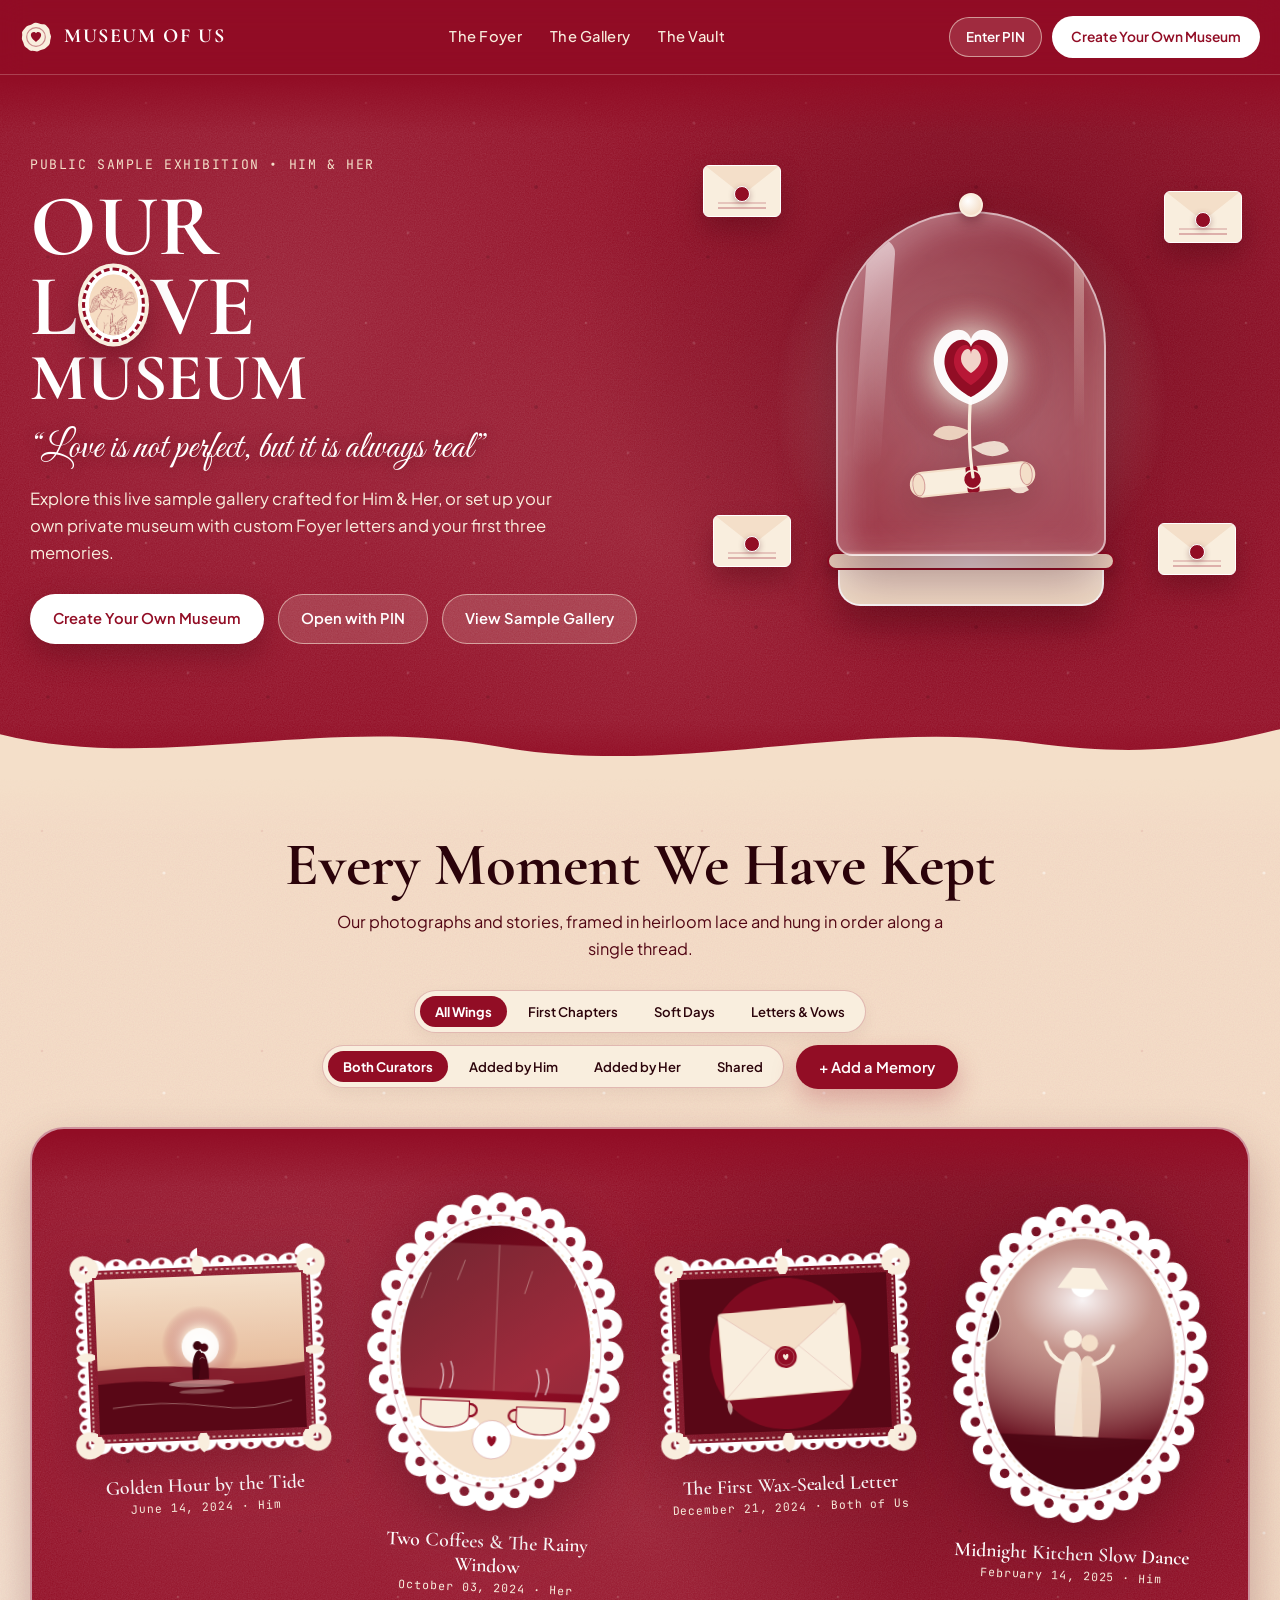
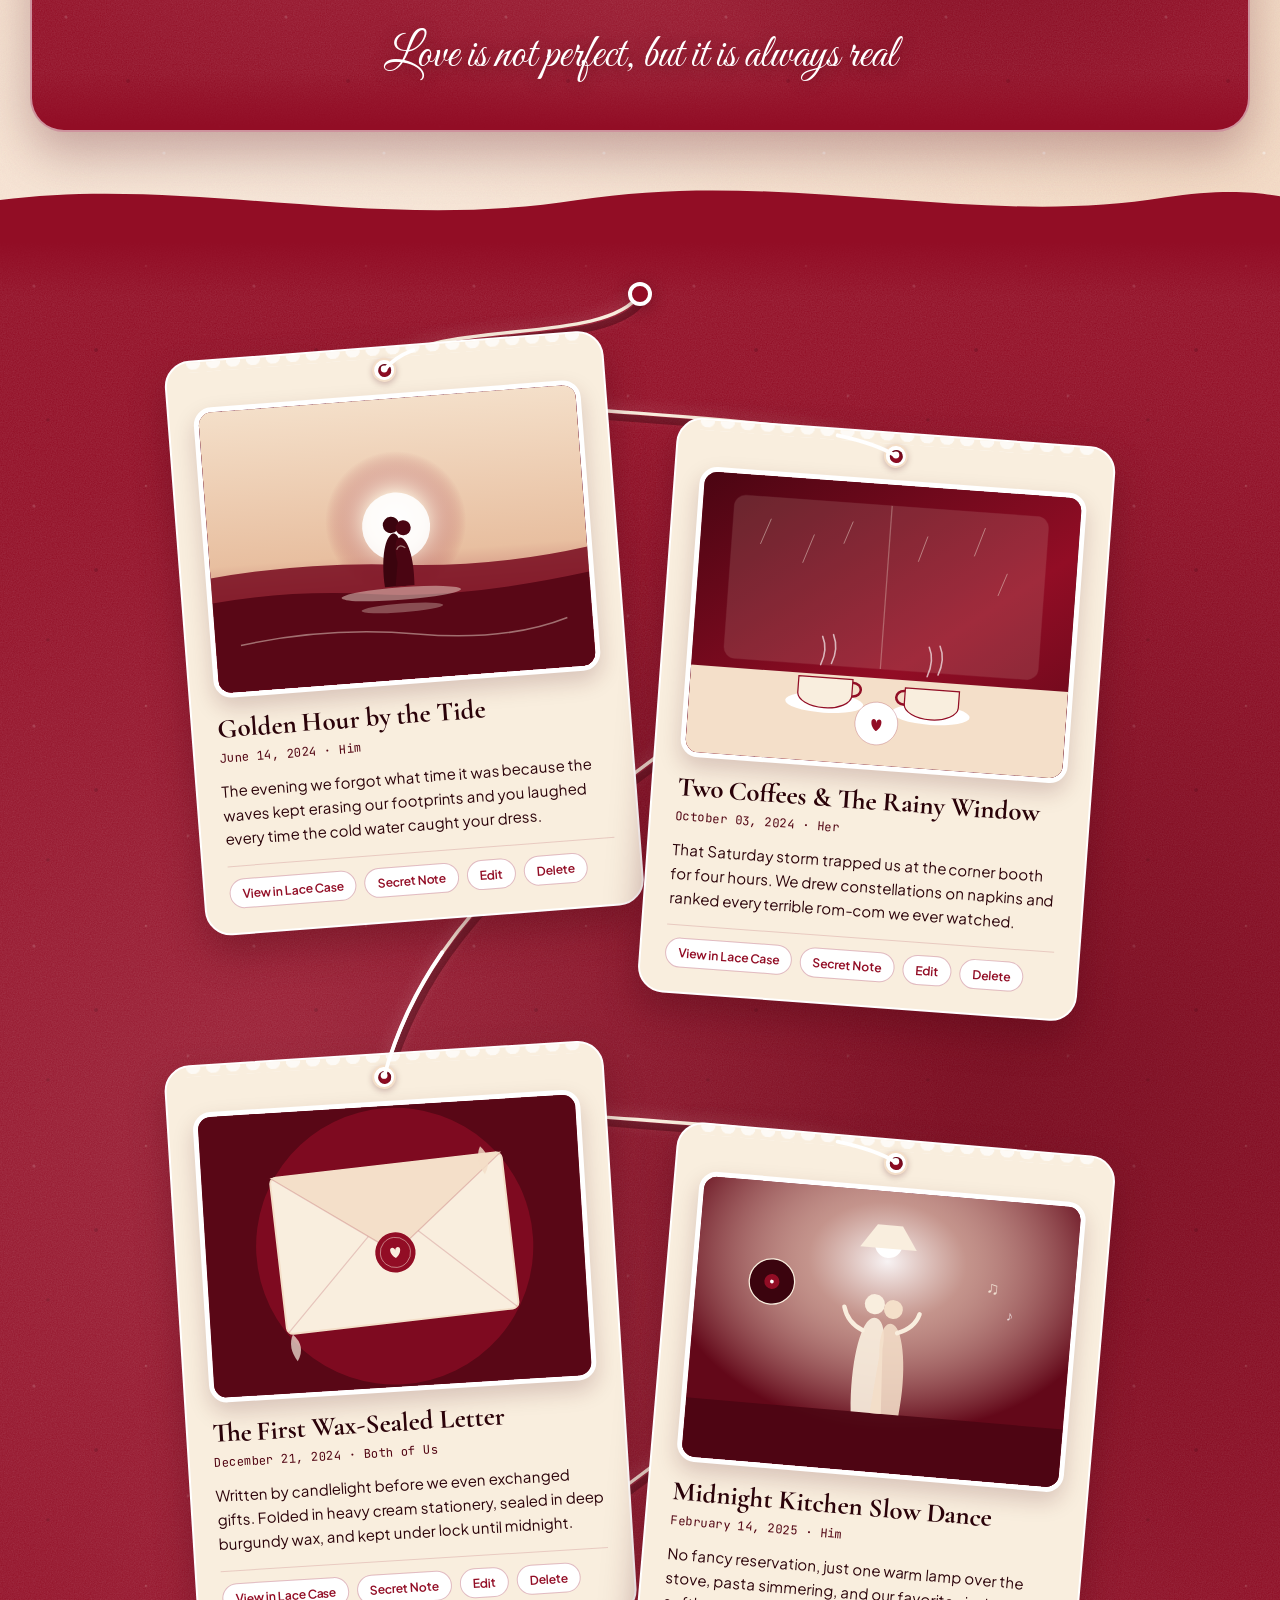
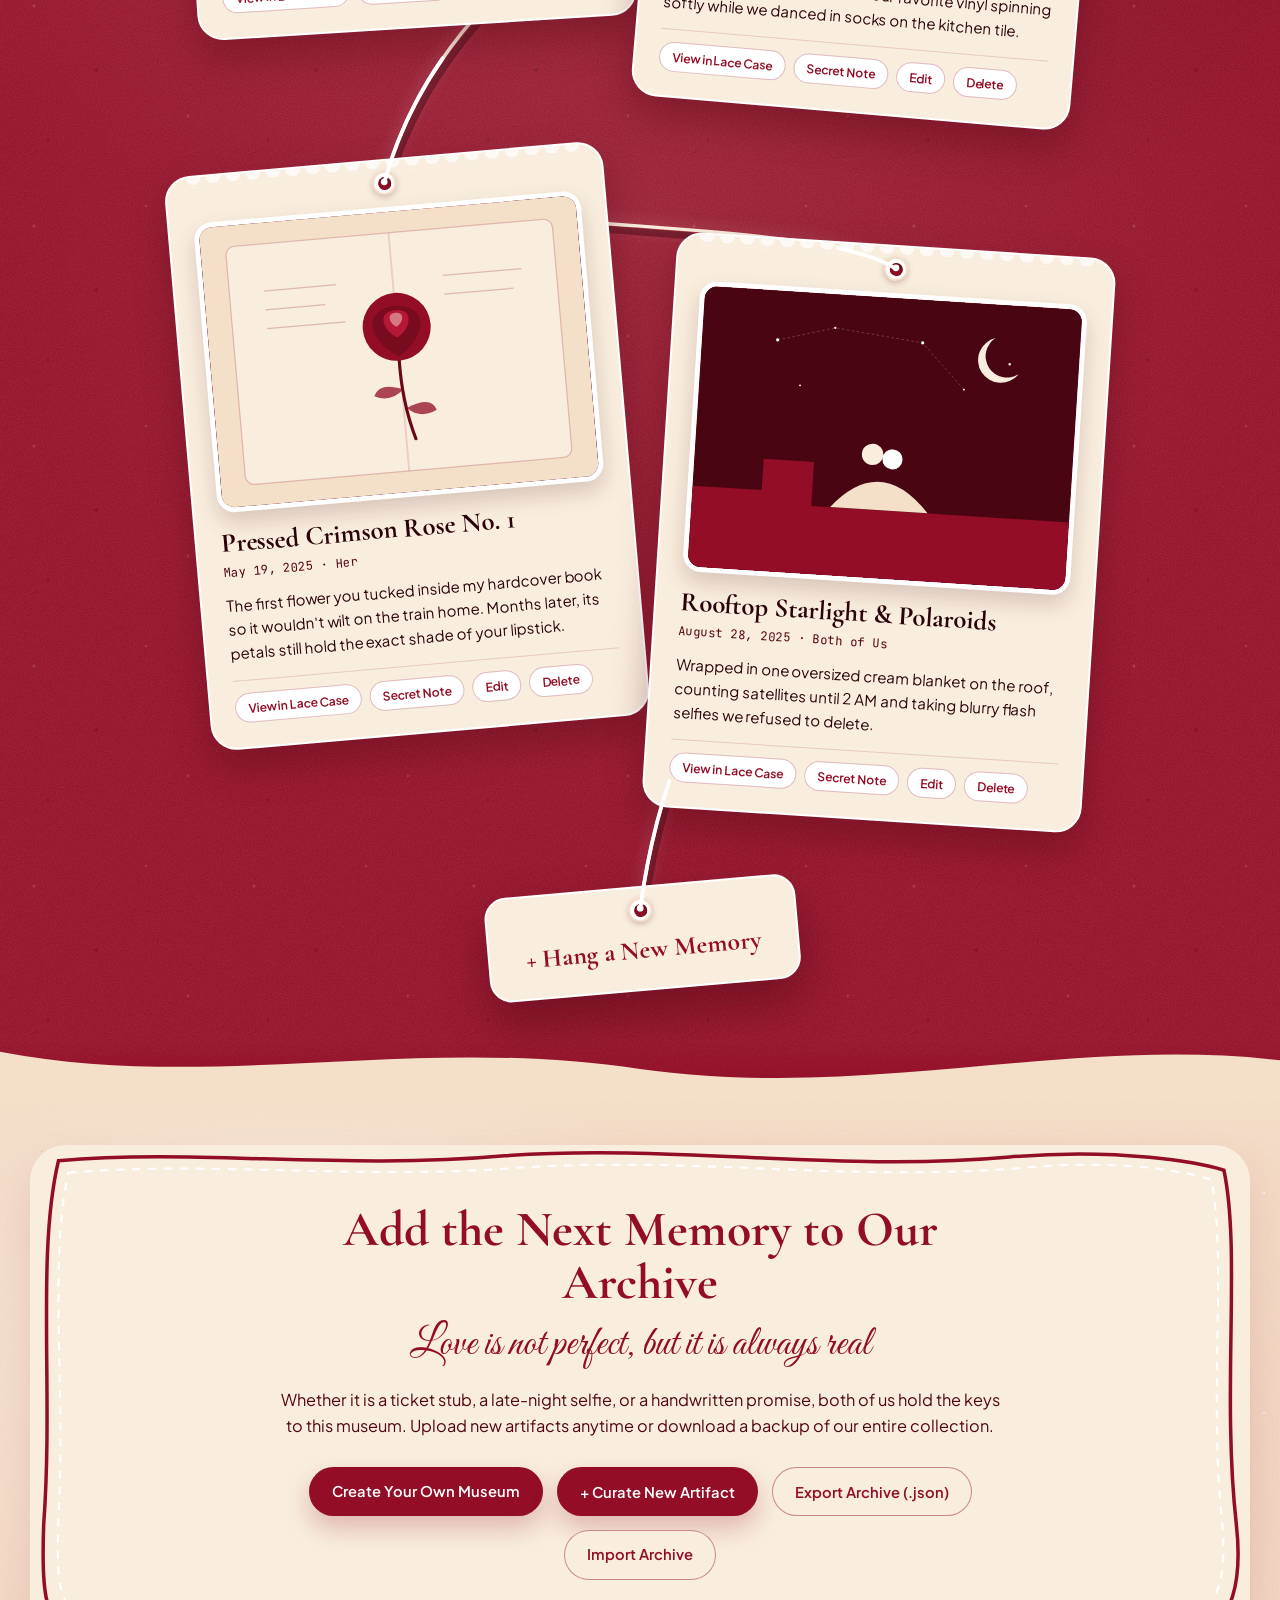
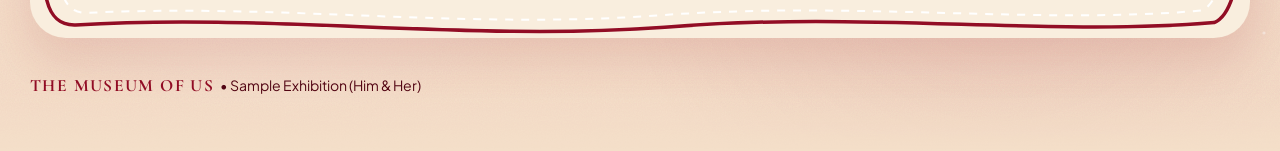
==== index.html @ d482f3ed "Initial commit: The Museum of Us (Dual-Edition, Heirloom Unlock & Proposal Link)" ====
<!DOCTYPE html>
<html lang="en">
<head>
  <meta charset="UTF-8" />
  <meta name="viewport" content="width=device-width, initial-scale=1.0" />
  <title>The Museum of Us — An Archive for Two</title>
  <link rel="preconnect" href="https://fonts.googleapis.com" />
  <link rel="preconnect" href="https://fonts.gstatic.com" crossorigin />
  <link
    href="https://fonts.googleapis.com/css2?family=Cormorant+Garamond:ital,wght@0,500;0,600;0,700;1,500;1,600;1,700&family=Great+Vibes&family=JetBrains+Mono:wght@400;500&family=Plus+Jakarta+Sans:wght@400;500;600;700&display=swap"
    rel="stylesheet"
  />
  <link rel="stylesheet" href="styles.css" />
</head>
<body>
  <!-- Shared SVG Filters & Reusable Definitions -->
  <svg class="svg-defs" aria-hidden="true" focusable="false">
    <defs>
      <!-- Vintage Mottled Texture Filter inspired by Canva reference -->
      <filter id="vintage-mottle" x="0%" y="0%" width="100%" height="100%">
        <feTurbulence
          type="fractalNoise"
          baseFrequency="0.65"
          numOctaves="4"
          seed="17"
          result="noise"
        />
        <feColorMatrix
          type="matrix"
          values="
            1 0 0 0 0
            0 1 0 0 0
            0 0 1 0 0
            0 0 0 0.14 0"
          in="noise"
          result="softNoise"
        />
        <feComposite in="softNoise" in2="SourceGraphic" operator="atop" />
      </filter>

      <!-- Paper / Velvet Speckle Pattern -->
      <pattern id="mottle-speckles" width="160" height="160" patternUnits="userSpaceOnUse">
        <circle cx="18" cy="24" r="1.4" fill="#ffffff" fill-opacity="0.09" />
        <circle cx="64" cy="14" r="0.9" fill="#f9eede" fill-opacity="0.11" />
        <circle cx="112" cy="42" r="1.8" fill="#ffffff" fill-opacity="0.06" />
        <circle cx="145" cy="19" r="1.1" fill="#f4dfc9" fill-opacity="0.09" />
        <circle cx="38" cy="78" r="1.6" fill="#4a0512" fill-opacity="0.22" />
        <circle cx="92" cy="88" r="1.2" fill="#ffffff" fill-opacity="0.08" />
        <circle cx="132" cy="108" r="2.1" fill="#4a0512" fill-opacity="0.16" />
        <circle cx="24" cy="136" r="1.3" fill="#f9eede" fill-opacity="0.1" />
        <circle cx="76" cy="146" r="1.5" fill="#ffffff" fill-opacity="0.07" />
        <circle cx="148" cy="142" r="1.0" fill="#f4dfc9" fill-opacity="0.1" />
      </pattern>
    </defs>
  </svg>

  <!-- Sticky Top Navigation -->
  <header class="museum-nav" id="top-nav">
    <div class="nav-inner">
      <a href="#foyer" class="brand-mark" aria-label="The Museum of Us Home">
        <span class="wax-seal-mini" aria-hidden="true">
          <svg viewBox="0 0 36 36" width="32" height="32">
            <path
              d="M18 2 C21 2 23 4.2 25.8 3.6 C28.5 3 30.2 5.8 32 7.8 C34 9.9 33 13 34.4 15.6 C35.8 18.2 33.8 20.8 33.8 23.8 C33.8 26.8 31 28.4 29 30.5 C27 32.6 24 32 21.5 33.6 C19 35.1 16 33.4 13.3 33.6 C10.6 33.8 8.8 31 6.4 29.5 C4 28 4.4 24.8 2.8 22.3 C1.2 19.8 3 17 2.4 14.2 C1.8 11.4 4.5 9.6 6.2 7.2 C7.8 4.8 11 5.2 13.5 3.6 C15.4 2.4 16.5 2 18 2 Z"
              fill="#f9eede"
            />
            <circle cx="18" cy="18" r="10.5" fill="none" stroke="#920d25" stroke-width="1.3" stroke-opacity="0.45" />
            <path
              d="M18 23.5 C18 23.5 12.2 19.8 12.2 15.8 C12.2 13.7 13.9 12.3 15.7 12.3 C16.8 12.3 17.6 13 18 13.8 C18.4 13 19.2 12.3 20.3 12.3 C22.1 12.3 23.8 13.7 23.8 15.8 C23.8 19.8 18 23.5 18 23.5 Z"
              fill="#920d25"
            />
          </svg>
        </span>
        <span class="brand-text">
          <strong>MUSEUM OF US</strong>
        </span>
      </a>

      <nav class="nav-links" aria-label="Museum Rooms">
        <a href="#foyer">The Foyer</a>
        <a href="#gallery">The Gallery</a>
        <a href="#studio">The Vault</a>
      </nav>

      <div class="nav-actions">
        <button
          type="button"
          class="pin-room-badge"
          id="active-pin-badge"
          hidden
          title="Copy shareable museum link"
        >
          <span>PIN:</span> <strong id="nav-pin-code"></strong>
        </button>
        <button
          type="button"
          class="pill-cta pill-cta--nav-ghost"
          id="open-heirloom-btn"
          hidden
        >
          Unlock Heirloom
        </button>
        <button
          type="button"
          class="pill-cta pill-cta--nav-ghost"
          id="copy-proposal-link-btn"
          hidden
        >
          Copy Proposal Link
        </button>
        <div class="public-nav-actions" id="public-nav-actions" hidden>
          <a href="setup.html#join" class="pill-cta pill-cta--nav-ghost" id="join-pin-nav-btn">
            Enter PIN
          </a>
          <a href="setup.html" class="pill-cta pill-cta--nav" id="create-museum-nav-btn">
            Create Your Own Museum
          </a>
        </div>
        <button type="button" class="pill-cta pill-cta--nav" id="open-curate-nav">
          Add a Memory
        </button>
      </div>
    </div>
  </header>

  <main>
    <!-- SECTION 1: THE GRAND FOYER (Dark Crimson #920d25) -->
    <section id="foyer" class="section-crimson foyer-section">
      <div class="mottle-layer" aria-hidden="true"></div>
      <div class="container foyer-grid">
        <!-- Editorial Left Column -->
        <div class="foyer-copy">
          <!-- Couple Signature (Private: Matthew/Ballerina & Ijem/Ẹnitọkànmifẹ́ | Public: Him & Her) -->
          <p class="foyer-couple-signature" id="foyer-couple-signature"></p>

          <!-- Peeking Cameo Cutout inside 'O' -->
          <h1 class="hero-display-title" aria-label="Our Love Museum">
            <span class="title-line">OUR</span>
            <span class="title-line title-line--love">
              <span>L</span><span class="peeking-o-cutout" title="Our Private Sanctuary">
                <span class="peeking-o-inner" id="hero-o-slot">
                  <img src="images/love1.jpg" alt="Our Love" class="peeking-o-photo" />
                </span>
              </span><span>VE</span>
            </span>
            <span class="title-line title-line--sub">MUSEUM</span>
          </h1>

          <!-- Canva Signature Calligraphic Quote -->
          <p class="canva-script-quote">
            &ldquo;Love is not perfect, but it is always real&rdquo;
          </p>

          <p class="foyer-description" id="foyer-description">
            Every place we have been, every letter we have kept, and the quiet moments only the two of us know.
          </p>

          <div class="foyer-actions" id="foyer-actions">
            <a href="setup.html" class="pill-cta pill-cta--primary" id="foyer-create-btn" hidden>
              Create Your Own Museum
            </a>
            <a href="setup.html#join" class="pill-cta pill-cta--ghost" id="foyer-join-btn" hidden>
              Open with PIN
            </a>
            <a href="#gallery" class="pill-cta pill-cta--primary" id="foyer-explore-btn">Explore the Gallery</a>
            <button type="button" class="pill-cta pill-cta--ghost" id="open-curate-hero">Add a Memory</button>
          </div>
        </div>

        <!-- Visual Centerpiece Column: Glass Cloche + Floating Love Letters -->
        <div class="foyer-stage" aria-label="Illuminated Glass Cloche and Floating Love Letters">
          <!-- Soft Ambient Spotlight Halo -->
          <div class="cloche-ambient-halo" aria-hidden="true"></div>

          <!-- Floating Love Letters (Orbiting the Cloche) -->
          <button
            type="button"
            class="floating-letter floating-letter--1"
            data-note-title="Note I &bull; Morning Light"
            data-note-body="For every sleepy Sunday morning when you steal the warm side of the blanket and make me laugh before coffee."
            aria-label="Read floating love letter 1"
          >
            <span class="envelope-body">
              <span class="envelope-flap"></span>
              <span class="envelope-seal"></span>
              <span class="envelope-lines"></span>
            </span>
          </button>

          <button
            type="button"
            class="floating-letter floating-letter--2"
            data-note-title="Note II &bull; Under Glass"
            data-note-body="Even our quietest ordinary Tuesdays deserve to be framed like rare museum pieces."
            aria-label="Read floating love letter 2"
          >
            <span class="envelope-body">
              <span class="envelope-flap"></span>
              <span class="envelope-seal"></span>
              <span class="envelope-lines"></span>
            </span>
          </button>

          <button
            type="button"
            class="floating-letter floating-letter--3"
            data-note-title="Note III &bull; Always Real"
            data-note-body="Love is not perfect, but it is always real—especially in the little artifacts we collect together."
            aria-label="Read floating love letter 3"
          >
            <span class="envelope-body">
              <span class="envelope-flap"></span>
              <span class="envelope-seal"></span>
              <span class="envelope-lines"></span>
            </span>
          </button>

          <button
            type="button"
            class="floating-letter floating-letter--4"
            data-note-title="Note IV &bull; Every Chapter"
            data-note-body="Here is to every memory we have already made, and all the ones waiting for us to hang on our thread."
            aria-label="Read floating love letter 4"
          >
            <span class="envelope-body">
              <span class="envelope-flap"></span>
              <span class="envelope-seal"></span>
              <span class="envelope-lines"></span>
            </span>
          </button>

          <!-- Floating Letter Popup Card -->
          <div class="unsealed-note-popover" id="unsealed-note-popover" hidden>
            <button type="button" class="popover-close" id="close-note-popover" aria-label="Close note">&times;</button>
            <span class="popover-kicker" id="popover-kicker">UNSEALED LETTER</span>
            <p class="popover-text" id="popover-text"></p>
          </div>

          <!-- The Illuminated Glass Cloche (Bell Jar) -->
          <div class="cloche-assembly">
            <div class="cloche-finial" aria-hidden="true"></div>
            <div class="cloche-dome">
              <!-- Rising luminous dust / ember particles -->
              <div class="cloche-particles" aria-hidden="true">
                <span></span><span></span><span></span><span></span>
                <span></span><span></span><span></span><span></span>
              </div>

              <!-- Specular Glass Highlights -->
              <div class="cloche-reflection-left" aria-hidden="true"></div>
              <div class="cloche-reflection-right" aria-hidden="true"></div>

              <!-- Eternal Keepsake Inside Cloche: Crimson Rose + Vow Scroll -->
              <div class="cloche-keepsake">
                <svg viewBox="0 0 220 260" class="eternal-rose-svg" role="img" aria-label="Illuminated eternal crimson rose and vow scroll beneath glass">
                  <defs>
                    <radialGradient id="roseHalo" cx="50%" cy="42%" r="48%">
                      <stop offset="0%" stop-color="#ffffff" stop-opacity="0.9" />
                      <stop offset="45%" stop-color="#f9eede" stop-opacity="0.45" />
                      <stop offset="100%" stop-color="#920d25" stop-opacity="0" />
                    </radialGradient>
                  </defs>
                  <circle cx="110" cy="108" r="88" fill="url(#roseHalo)" />
                  <!-- Rolled Vow Scroll at Base -->
                  <g transform="translate(48 195) rotate(-6)">
                    <rect x="0" y="6" width="124" height="24" rx="12" fill="#f9eede" stroke="#f4dfc9" stroke-width="2" />
                    <ellipse cx="8" cy="18" rx="6" ry="11" fill="#f4dfc9" stroke="#920d25" stroke-opacity="0.35" />
                    <ellipse cx="116" cy="18" rx="6" ry="11" fill="#f4dfc9" stroke="#920d25" stroke-opacity="0.35" />
                    <rect x="56" y="5" width="12" height="26" rx="2" fill="#920d25" />
                    <circle cx="62" cy="18" r="9" fill="#920d25" stroke="#f9eede" stroke-width="1.5" />
                  </g>
                  <!-- Stem & Leaves -->
                  <path d="M110 118 Q106 168 112 204" stroke="#f9eede" stroke-width="3.2" fill="none" stroke-linecap="round" />
                  <path d="M109 158 Q80 146 72 162 Q92 174 109 158 Z" fill="#f4dfc9" opacity="0.9" />
                  <path d="M111 174 Q142 160 148 178 Q128 190 111 174 Z" fill="#f9eede" opacity="0.88" />
                  <!-- Layered Rose Petals -->
                  <path d="M74 96 C66 64 102 44 110 66 C118 44 154 64 146 96 C140 124 110 132 110 132 C110 132 80 124 74 96 Z" fill="#ffffff" opacity="0.95" />
                  <path d="M84 94 C80 70 105 58 110 74 C115 58 140 70 136 94 C132 114 110 124 110 124 C110 124 88 114 84 94 Z" fill="#920d25" />
                  <path d="M93 90 C92 73 108 66 110 78 C112 66 128 73 127 90 C125 104 110 112 110 112 C110 112 95 104 93 90 Z" fill="#b81736" />
                  <path d="M100 86 C100 76 110 72 110 81 C110 72 120 76 120 86 C120 94 110 100 110 100 C110 100 100 94 100 86 Z" fill="#f9eede" opacity="0.88" />
                  <!-- Fallen Petal -->
                  <path d="M148 214 Q162 206 168 217 Q156 225 148 214 Z" fill="#f9eede" opacity="0.9" />
                </svg>
              </div>
            </div>

            <!-- Pedestal Base -->
            <div class="cloche-pedestal">
              <div class="pedestal-rim"></div>
              <div class="pedestal-plinth" aria-hidden="true"></div>
            </div>
          </div>
        </div>
      </div>

      <!-- Undulating Organic SVG Wave Divider (#920d25 -> #f4dfc9) -->
      <div class="wave-divider" aria-hidden="true">
        <svg viewBox="0 0 1440 120" preserveAspectRatio="none">
          <path
            d="M0,44 C180,108 360,12 560,64 C760,116 960,18 1160,58 C1310,88 1390,52 1440,36 L1440,120 L0,120 Z"
            fill="#f4dfc9"
          />
        </svg>
      </div>
    </section>

    <!-- SECTION 2: THE UNIFIED MUSEUM GALLERY (Warm #f4dfc9 Lace Showcase -> Crimson #920d25 Wavy String Room) -->
    <section id="gallery" class="section-warm gallery-section">
      <div class="mottle-layer mottle-layer--warm" aria-hidden="true"></div>
      <div class="container">
        <div class="gallery-header">
          <h2 class="gallery-title">Every Moment We Have Kept</h2>
          <p class="gallery-subtitle">
            Our photographs and stories, framed in heirloom lace and hung in order along a single thread.
          </p>

          <!-- Filter Controls -->
          <div class="gallery-controls">
            <div class="filter-group" id="wing-filter-group" role="group" aria-label="Filter by Wing">
              <button type="button" class="filter-chip is-active" data-wing="All">All Wings</button>
              <button type="button" class="filter-chip" data-wing="First Chapters & Sparks">First Chapters</button>
              <button type="button" class="filter-chip" data-wing="Soft Days & Inside Jokes">Soft Days</button>
              <button type="button" class="filter-chip" data-wing="Letters, Vows & Forever">Letters &amp; Vows</button>
            </div>

            <div class="filter-group" id="curator-filter-group" role="group" aria-label="Filter by Curator">
              <button type="button" class="filter-chip is-active" data-curator="All">Both Curators</button>
              <button type="button" class="filter-chip" data-curator="Him" id="filter-curator-1">Added by Him</button>
              <button type="button" class="filter-chip" data-curator="Her" id="filter-curator-2">Added by Her</button>
              <button type="button" class="filter-chip" data-curator="Both of Us">Shared</button>
            </div>

            <button type="button" class="pill-cta pill-cta--crimson" id="open-curate-gallery">
              + Add a Memory
            </button>
          </div>
        </div>

        <!-- Canva-Styled Crimson Velvet Showcase Wall with Scalloped Eyelet Lace Display Cases -->
        <div class="canva-velvet-showcase is-revealable" id="canva-showcase"><div class="mottle-layer" aria-hidden="true"></div><div class="showcase-collage-grid" id="lace-showcase-grid"></div><p class="showcase-center-quote">Love is not perfect, but it is always real</p></div>
      </div>

      <!-- Undulating Organic SVG Wave Divider (#f4dfc9 -> #920d25) -->
      <div class="wave-divider" aria-hidden="true">
        <svg viewBox="0 0 1440 120" preserveAspectRatio="none">
          <path
            d="M0,52 C210,12 420,104 650,52 C880,0 1100,98 1310,48 C1370,34 1412,38 1440,46 L1440,120 L0,120 Z"
            fill="#920d25"
          />
        </svg>
      </div>

      <!-- Wavy String & Slanted Artifact Cards Room (Dark Crimson #920d25) -->
      <div class="gallery-thread-room section-crimson">
        <div class="mottle-layer" aria-hidden="true"></div>
        <div class="container">
          <!-- The Wavy String & Slanted Cards Stage -->
          <div class="string-gallery-stage" id="string-gallery-stage">
            <!-- Top Anchor Hook where the Wavy String Begins -->
            <div class="string-ceiling-anchor" id="string-anchor" aria-hidden="true">
              <span class="anchor-ring"></span>
            </div>

            <!-- Background Continuous Wavy String SVG -->
            <svg class="wavy-string-svg" id="wavy-string-svg" aria-hidden="true">
              <path class="wavy-string-shadow" id="wavy-string-shadow" d="" />
              <path class="wavy-string-main" id="wavy-string-main" d="" />
            </svg>

            <!-- Foreground Thread-Through Segments (Overlays Top Edge of Cards into Holes) -->
            <svg class="wavy-string-over-svg" id="wavy-string-over-svg" aria-hidden="true"></svg>

            <!-- Slanted Cards Container -->
            <div class="slanted-cards-grid" id="slanted-cards-grid">
              <!-- Dynamically populated slanted artifact cards -->
            </div>

            <!-- Empty State (when filters match nothing) -->
            <div class="gallery-empty-state" id="gallery-empty-state" hidden>
              <p>No memories hang in this filter yet.</p>
              <button type="button" class="pill-cta pill-cta--primary" id="reset-filters-btn">
                Show All Memories
              </button>
            </div>

            <!-- Terminal Hanging Keepsake Tag -->
            <div class="terminal-tag-wrap">
              <button
                type="button"
                class="terminal-keepsake-tag"
                id="terminal-add-tag"
                aria-label="Add our next memory"
              >
                <span class="card-eyelet card-eyelet--tag" aria-hidden="true">
                  <span class="eyelet-hole"></span>
                </span>
                <span class="tag-cta">+ Hang a New Memory</span>
              </button>
            </div>
          </div>
        </div>

        <!-- Undulating Organic SVG Wave Divider (#920d25 -> #f4dfc9) -->
        <div class="wave-divider" aria-hidden="true">
          <svg viewBox="0 0 1440 120" preserveAspectRatio="none">
            <path
              d="M0,40 C240,106 460,12 720,68 C980,120 1200,14 1440,54 L1440,120 L0,120 Z"
              fill="#f4dfc9"
            />
          </svg>
        </div>
      </div>
    </section>
  </main>

  <!-- SECTION 3: CURATORIAL VAULT & FOOTER (Warm Champagne #f4dfc9) -->
  <footer id="studio" class="section-warm studio-footer">
    <div class="mottle-layer mottle-layer--warm" aria-hidden="true"></div>
    <div class="container">
      <div class="squiggly-vault-frame">
        <svg class="squiggly-border-svg" viewBox="0 0 1000 420" preserveAspectRatio="none" aria-hidden="true">
          <path
            d="M28,18 C140,8 260,26 390,14 C530,4 660,28 800,15 C890,7 955,20 974,26 C988,95 972,210 984,320 C990,375 976,398 966,402 C830,414 680,392 520,406 C360,418 200,394 42,404 C16,405 14,376 16,320 C24,210 10,95 28,18 Z"
            fill="none"
            stroke="#920d25"
            stroke-width="3.5"
            stroke-linecap="round"
          />
          <path
            d="M36,28 C150,18 270,34 400,24 C540,14 670,36 810,24 C895,16 946,28 964,34 C976,102 962,212 972,314 C978,366 966,388 956,392 C824,404 674,384 516,396 C358,408 206,386 52,394 C28,395 26,368 28,314 C34,208 20,102 36,28 Z"
            fill="none"
            stroke="#ffffff"
            stroke-width="2"
            stroke-dasharray="8 8"
          />
        </svg>

        <div class="vault-frame-content">
          <h2 class="vault-heading">Add the Next Memory to Our Archive</h2>
          <p class="canva-script-quote vault-quote vault-script-quote">Love is not perfect, but it is always real</p>
          <p class="vault-copy">
            Whether it is a ticket stub, a late-night selfie, or a handwritten promise, both of us
            hold the keys to this museum. Upload new artifacts anytime or download a backup of our
            entire collection.
          </p>

          <div class="heirloom-banner" id="vault-heirloom-banner" hidden>
            <div class="heirloom-banner-copy">
              <strong id="vault-heirloom-title">Free Museum Tier (Up to 8 Memories)</strong>
              <span id="vault-heirloom-desc">
                Unlock Heirloom once (&#8358;5,000 / $7) for custom names &amp; nicknames, Hero &ldquo;O&rdquo; portrait, unlimited memories, passcode lock, and your interactive Proposal Link.
              </span>
            </div>
            <div class="heirloom-banner-actions">
              <button type="button" class="pill-cta pill-cta--crimson" id="vault-unlock-heirloom-btn">
                Unlock Heirloom
              </button>
              <a
                href="proposal.html"
                class="pill-cta pill-cta--outline-crimson"
                id="vault-preview-proposal-link"
                target="_blank"
                rel="noopener"
                hidden
              >
                Preview Proposal Link
              </a>
              <button
                type="button"
                class="pill-cta pill-cta--outline-crimson"
                id="vault-edit-heirloom-btn"
                hidden
              >
                Edit Heirloom Details
              </button>
            </div>
          </div>

          <div class="vault-actions">
            <a href="setup.html" class="pill-cta pill-cta--crimson" id="vault-create-btn" hidden>
              Create Your Own Museum
            </a>

            <button type="button" class="pill-cta pill-cta--crimson" id="open-curate-footer">
              + Curate New Artifact
            </button>

            <button type="button" class="pill-cta pill-cta--outline-crimson" id="export-archive-btn">
              <span>Export Archive (.json)</span>
            </button>

            <label class="pill-cta pill-cta--outline-crimson import-label">
              <span>Import Archive</span>
              <input type="file" id="import-archive-input" accept="application/json,.json" hidden />
            </label>
          </div>
        </div>
      </div>

      <div class="footer-meta-bar">
        <div class="footer-brand" id="footer-brand-meta">
          <strong>THE MUSEUM OF US</strong>
          <span>&bull; Built as an Anniversary Keepsake for Two</span>
        </div>
      </div>
    </div>
  </footer>

  <!-- ADD / EDIT ARTIFACT MODAL -->
  <div class="modal-backdrop" id="curate-modal" role="dialog" aria-modal="true" aria-labelledby="curate-modal-title" hidden>
    <div class="modal-card modal-card--curate">
      <button type="button" class="modal-close-btn" id="close-curate-modal" aria-label="Close modal">&times;</button>

      <div class="modal-header">
        <h3 id="curate-modal-title">Hang a New Memory</h3>
        <p>Upload a photo and write the story behind it to add it to our museum.</p>
      </div>

      <form id="artifact-form" class="curate-form">
        <input type="hidden" id="artifact-id-input" value="" />

        <div class="form-grid">
          <!-- Left: Image Upload & Preview -->
          <div class="upload-column">
            <label class="dropzone" id="image-dropzone" for="image-file-input">
              <input type="file" id="image-file-input" accept="image/*" hidden />
              <div class="dropzone-preview" id="dropzone-preview" hidden>
                <img id="preview-img-el" src="" alt="Selected memory preview" />
                <span class="change-photo-chip">Click or drop to swap photo</span>
              </div>
              <div class="dropzone-placeholder" id="dropzone-placeholder">
                <span class="dropzone-icon" aria-hidden="true">&#10047;</span>
                <strong>Drop a memory photo here</strong>
                <span>or click to choose from your device</span>
              </div>
            </label>

            <label class="field-label">
              <span>Or paste an Image URL (optional)</span>
              <input
                type="url"
                id="image-url-input"
                class="field-input"
                placeholder="https://..."
              />
            </label>
          </div>

          <!-- Right: Metadata & Story -->
          <div class="fields-column">
            <label class="field-label">
              <span>Memory Title *</span>
              <input
                type="text"
                id="title-input"
                class="field-input"
                required
                maxlength="80"
                placeholder="e.g. Midnight Gelato in Rome"
              />
            </label>

            <div class="two-col-fields">
              <label class="field-label">
                <span>Date / Moment *</span>
                <input
                  type="text"
                  id="date-input"
                  class="field-input"
                  required
                  maxlength="40"
                  placeholder="e.g. November 15, 2026"
                />
              </label>

              <label class="field-label">
                <span>Curated By *</span>
                <select id="curator-input" class="field-input">
                  <option value="Him">Him</option>
                  <option value="Her">Her</option>
                  <option value="Both of Us">Both of Us</option>
                </select>
              </label>
            </div>

            <div class="two-col-fields">
              <label class="field-label">
                <span>Exhibition Wing</span>
                <select id="wing-input" class="field-input">
                  <option value="First Chapters & Sparks">First Chapters &amp; Sparks</option>
                  <option value="Soft Days & Inside Jokes">Soft Days &amp; Inside Jokes</option>
                  <option value="Letters, Vows & Forever">Letters, Vows &amp; Forever</option>
                </select>
              </label>

              <label class="field-label">
                <span>Lace Showcase Style</span>
                <select id="frame-style-input" class="field-input">
                  <option value="Rectangular Lace Frame">Rectangular Lace Frame</option>
                  <option value="Oval Lace Cameo">Oval Lace Cameo</option>
                  <option value="Slanted String Card">Slanted String Card</option>
                </select>
              </label>
            </div>

            <label class="field-label">
              <span>The Story / Description *</span>
              <textarea
                id="story-input"
                class="field-input field-textarea"
                rows="3"
                required
                placeholder="Write what happened, how it felt, or why this moment stays with us..."
              ></textarea>
            </label>

            <label class="field-label">
              <span>Secret Note on the Back (optional)</span>
              <input
                type="text"
                id="secret-note-input"
                class="field-input"
                maxlength="180"
                placeholder="A whispered note revealed only when the card is flipped..."
              />
            </label>

            <label class="checkbox-field">
              <input type="checkbox" id="featured-input" checked />
              <span>Also display in the Heirloom Lace Display Cases</span>
            </label>
          </div>
        </div>

        <div class="form-footer">
          <span class="form-status-msg" id="form-status-msg" aria-live="polite"></span>
          <div class="form-buttons">
            <button type="button" class="pill-cta pill-cta--outline-crimson" id="cancel-curate-btn">
              Cancel
            </button>
            <button type="submit" class="pill-cta pill-cta--crimson" id="save-artifact-btn">
              Save &amp; Hang Memory
            </button>
          </div>
        </div>
      </form>
    </div>
  </div>

  <!-- LACE DISPLAY CASE LIGHTBOX MODAL -->
  <div class="modal-backdrop modal-backdrop--dark" id="lightbox-modal" role="dialog" aria-modal="true" aria-labelledby="lightbox-title" hidden>
    <div class="modal-card modal-card--lightbox">
      <button type="button" class="modal-close-btn modal-close-btn--ivory" id="close-lightbox-modal" aria-label="Close display case">&times;</button>

      <div class="lightbox-grid">
        <div class="lightbox-frame-col">
          <div id="lightbox-lace-mount"></div>
        </div>

        <div class="lightbox-info-col">
          <span class="lightbox-byline" id="lightbox-curator">Curated by Me</span>
          <h3 class="lightbox-title" id="lightbox-title">Memory Title</h3>
          <p class="lightbox-date" id="lightbox-date">Date</p>
          <p class="lightbox-wing" id="lightbox-wing">Exhibition Wing</p>

          <div class="lightbox-story-box">
            <p id="lightbox-story"></p>
          </div>

          <div class="lightbox-secret-box" id="lightbox-secret-box">
            <button type="button" class="secret-reveal-btn" id="lightbox-secret-toggle">
              &#10047; Unseal Secret Note on Back
            </button>
            <p class="secret-note-text" id="lightbox-secret-text" hidden></p>
          </div>

          <div class="lightbox-actions">
            <button type="button" class="pill-cta pill-cta--primary" id="lightbox-edit-btn">
              Edit Memory
            </button>
            <button type="button" class="pill-cta pill-cta--ghost" id="lightbox-feature-btn">
              Toggle Lace Showcase
            </button>
            <button type="button" class="pill-cta pill-cta--ghost" id="lightbox-delete-btn">
              Remove
            </button>
          </div>
        </div>
      </div>
    </div>
  </div>

  <!-- 4-DIGIT VIEWER PASSCODE LOCK MODAL -->
  <div
    class="modal-backdrop modal-backdrop--dark"
    id="passcode-modal"
    role="dialog"
    aria-modal="true"
    aria-labelledby="passcode-modal-title"
    hidden
  >
    <div class="modal-card passcode-card">
      <div class="passcode-seal" aria-hidden="true">&#10084;</div>
      <div class="modal-header">
        <h3 id="passcode-modal-title">This Love Museum Is Sealed</h3>
        <p id="passcode-modal-subtitle">
          Enter the 4-digit passcode shared with you to step inside this private museum.
        </p>
      </div>
      <form id="passcode-form" class="passcode-form">
        <label for="passcode-modal-input" class="field-label passcode-field-label">
          <span>4-Digit Viewer Passcode</span>
          <input
            type="password"
            inputmode="numeric"
            pattern="[0-9]{4}"
            maxlength="4"
            id="passcode-modal-input"
            class="pin-input-large passcode-input"
            placeholder="••••"
            autocomplete="one-time-code"
            required
          />
        </label>
        <p class="form-status-msg passcode-status-msg" id="passcode-modal-status" aria-live="polite"></p>
        <div class="passcode-actions">
          <button type="submit" class="pill-cta pill-cta--crimson" id="passcode-submit-btn">
            Unlock Museum
          </button>
          <a href="setup.html#join" class="pill-cta pill-cta--outline-crimson" id="passcode-back-link">
            Enter a Different PIN
          </a>
        </div>
      </form>
    </div>
  </div>

  <!-- IN-MUSEUM HEIRLOOM UPGRADE & PAYMENT CHECKOUT MODAL -->
  <div
    class="modal-backdrop"
    id="museum-heirloom-modal"
    role="dialog"
    aria-modal="true"
    aria-labelledby="mh-modal-title"
    hidden
  >
    <div class="modal-card modal-card--heirloom">
      <button type="button" class="modal-close-btn" id="close-heirloom-modal" aria-label="Close Heirloom modal">&times;</button>

      <div class="modal-header">
        <h3 id="mh-modal-title">Unlock Heirloom Edition</h3>
        <p id="mh-modal-subtitle">
          Personalize your museum with your real names, whispered nicknames, custom Hero &ldquo;O&rdquo; portrait, unlimited memories, optional passcode lock, and an interactive Proposal Link.
        </p>
      </div>

      <div class="heirloom-banner heirloom-banner--notice" id="mh-limit-notice" hidden>
        <div class="heirloom-banner-copy">
          <strong>Free Museum Limit Reached (8 Memories)</strong>
          <span id="mh-limit-notice-text">
            Unlock Heirloom once to hang unlimited memories and save your next keepsake.
          </span>
        </div>
      </div>

      <form id="museum-heirloom-form" class="curate-form">
        <div class="form-grid">
          <div class="upload-column">
            <label class="dropzone dropzone--cameo" id="mh-cameo-dropzone" for="mh-cameo-file">
              <input type="file" id="mh-cameo-file" accept="image/*" hidden />
              <div class="dropzone-preview" id="mh-cameo-preview" hidden>
                <img id="mh-cameo-preview-img" src="" alt="Hero O cameo portrait preview" />
                <span class="change-photo-chip">Click or drop to swap Hero portrait</span>
              </div>
              <div class="dropzone-placeholder" id="mh-cameo-placeholder">
                <span class="dropzone-icon" aria-hidden="true">&#10047;</span>
                <strong>Hero &ldquo;O&rdquo; Cameo Portrait</strong>
                <span>Optional photo framed inside &ldquo;L&#9711;VE&rdquo;</span>
              </div>
            </label>

            <label class="field-label">
              <span>Or paste Hero Portrait URL (optional)</span>
              <input type="url" id="mh-cameo-url" class="field-input" placeholder="https://..." />
            </label>

            <label class="field-label">
              <span>Optional 4-Digit Viewer Passcode</span>
              <input
                type="text"
                inputmode="numeric"
                maxlength="4"
                id="mh-passcode"
                class="field-input"
                placeholder="e.g. 1402 (leave blank for open PIN)"
                autocomplete="off"
              />
            </label>
            <label class="checkbox-field" id="mh-clear-passcode-wrap" hidden>
              <input type="checkbox" id="mh-clear-passcode" />
              <span>Remove existing 4-digit passcode lock</span>
            </label>
          </div>

          <div class="fields-column">
            <div class="two-col-fields">
              <label class="field-label">
                <span>Partner 1 Name *</span>
                <input
                  type="text"
                  id="mh-partner1-name"
                  class="field-input"
                  required
                  maxlength="36"
                  placeholder="e.g. Daniel"
                />
              </label>
              <label class="field-label">
                <span>Partner 1 Nickname (optional)</span>
                <input
                  type="text"
                  id="mh-partner1-nickname"
                  class="field-input"
                  maxlength="36"
                  placeholder="Hover / tap reveal"
                />
              </label>
            </div>

            <div class="two-col-fields">
              <label class="field-label">
                <span>Partner 2 Name *</span>
                <input
                  type="text"
                  id="mh-partner2-name"
                  class="field-input"
                  required
                  maxlength="36"
                  placeholder="e.g. Amara"
                />
              </label>
              <label class="field-label">
                <span>Partner 2 Nickname (optional)</span>
                <input
                  type="text"
                  id="mh-partner2-nickname"
                  class="field-input"
                  maxlength="36"
                  placeholder="Hover / tap reveal"
                />
              </label>
            </div>

            <label class="field-label">
              <span>Interactive Proposal Question</span>
              <textarea
                id="mh-proposal-prompt"
                class="field-input field-textarea"
                rows="3"
                maxlength="240"
                placeholder="Will you accept Our Love Museum and step inside every memory we have kept?"
              ></textarea>
            </label>

            <div id="mh-payment-section">
              <div class="field-label">
                <span>Choose Payment Rail (<span id="mh-price-summary">&#8358;5,000 / $7 one-time</span>)</span>
              </div>
              <div class="payment-rail-grid" id="mh-payment-rails" role="radiogroup" aria-label="Payment Provider">
                <label class="payment-rail-card is-selected" data-rail="paystack">
                  <input type="radio" name="mh-payment-rail" value="paystack" checked />
                  <strong>Paystack</strong>
                  <span>Nigerian Cards, Transfer, USSD &amp; OPay</span>
                  <em id="mh-paystack-price">&#8358;5,000</em>
                </label>
                <label class="payment-rail-card" data-rail="flutterwave">
                  <input type="radio" name="mh-payment-rail" value="flutterwave" />
                  <strong>Flutterwave</strong>
                  <span>African Cards, Bank &amp; Mobile Money</span>
                  <em id="mh-flutterwave-price">&#8358;5,000</em>
                </label>
                <label class="payment-rail-card" data-rail="mor">
                  <input type="radio" name="mh-payment-rail" value="mor" />
                  <strong>International Checkout</strong>
                  <span>Merchant of Record &bull; Global Cards &amp; Apple Pay</span>
                  <em id="mh-mor-price">$7 USD</em>
                </label>
              </div>
            </div>
          </div>
        </div>

        <div class="form-footer">
          <span class="form-status-msg" id="mh-status-msg" aria-live="polite"></span>
          <div class="form-buttons">
            <button type="button" class="pill-cta pill-cta--outline-crimson" id="cancel-heirloom-btn">
              Cancel
            </button>
            <button type="button" class="pill-cta pill-cta--outline-crimson" id="mh-sandbox-btn">
              Sandbox Test Unlock
            </button>
            <button type="submit" class="pill-cta pill-cta--crimson" id="mh-complete-payment-btn">
              Complete Payment &amp; Unlock Heirloom
            </button>
          </div>
        </div>
      </form>

      <div class="mh-unlocked-panel" id="mh-unlocked-panel" hidden>
        <div class="heirloom-banner">
          <div class="heirloom-banner-copy">
            <strong>Heirloom Edition Unlocked!</strong>
            <span>Your custom names, Hero portrait, unlimited memories, and dodging-No Proposal Link are active.</span>
          </div>
        </div>
        <div class="link-copy-row">
          <input
            type="text"
            id="mh-proposal-link-input"
            class="field-input"
            readonly
            aria-label="Interactive Proposal Link"
          />
          <button type="button" class="pill-cta pill-cta--outline-crimson" id="mh-copy-proposal-btn">
            Copy Proposal Link
          </button>
        </div>
        <div class="vault-actions">
          <a
            href="proposal.html"
            class="pill-cta pill-cta--crimson"
            id="mh-open-proposal-link"
            target="_blank"
            rel="noopener"
          >
            Open Proposal Page &rarr;
          </a>
          <button type="button" class="pill-cta pill-cta--outline-crimson" id="mh-done-btn">
            Return to Museum
          </button>
        </div>
      </div>
    </div>
  </div>

  <script src="app.js"></script>
</body>
</html>
---- styles.css ----
/* ==========================================================================
   THE MUSEUM OF US — ROMANTIC LOVE MUSEUM DESIGN SYSTEM
   Strict Color Palette:
     Dark sections:    #920d25 (--bg-crimson)
     Warm sections:    #f4dfc9 (--bg-warm)
     Primary accent:   #f9eede (--accent-ivory)
     Secondary accent: #ffffff (--accent-white)
   ========================================================================== */

:root {
  --bg-crimson: #920d25;
  --bg-crimson-deep: #6b081a;
  --bg-crimson-ink: #4a0512;
  --bg-warm: #f4dfc9;
  --accent-ivory: #f9eede;
  --accent-white: #ffffff;

  --text-on-crimson: #f9eede;
  --text-on-crimson-bright: #ffffff;
  --text-on-warm: #2b030a;
  --text-on-warm-muted: #520614;

  --font-display: "Cormorant Garamond", Georgia, serif;
  --font-script: "Great Vibes", "Cormorant Garamond", cursive;
  --font-sans: "Plus Jakarta Sans", -apple-system, BlinkMacSystemFont, sans-serif;
  --font-mono: "JetBrains Mono", monospace;

  --ease-cinematic: cubic-bezier(0.22, 1, 0.36, 1);
  --shadow-museum: 0 22px 48px rgba(74, 5, 18, 0.28);
  --shadow-card: 0 18px 36px rgba(74, 5, 18, 0.34);
}

*,
*::before,
*::after {
  box-sizing: border-box;
}

html {
  scroll-behavior: smooth;
}

body {
  margin: 0;
  padding: 0;
  background-color: var(--bg-crimson);
  color: var(--text-on-crimson);
  font-family: var(--font-sans);
  line-height: 1.6;
  overflow-x: hidden;
  -webkit-font-smoothing: antialiased;
}

h1,
h2,
h3,
h4 {
  font-style: normal;
}

img {
  display: block;
  max-width: 100%;
}

button {
  font-family: inherit;
  cursor: pointer;
}

a:focus-visible,
button:focus-visible {
  outline: 2px solid currentColor;
  outline-offset: 3px;
}

.svg-defs {
  position: absolute;
  width: 0;
  height: 0;
  overflow: hidden;
  pointer-events: none;
}

.container {
  position: relative;
  z-index: 2;
  width: min(1220px, calc(100% - 48px));
  margin-inline: auto;
}

/* ==========================================================================
   MOTTLED VINTAGE COLLAGE TEXTURE
   ========================================================================== */

.section-crimson {
  position: relative;
  background-color: var(--bg-crimson);
  color: var(--text-on-crimson);
  overflow-x: clip;
}

.section-warm {
  position: relative;
  background-color: var(--bg-warm);
  color: var(--text-on-warm);
  overflow-x: clip;
}

.mottle-layer {
  position: absolute;
  inset: 0;
  pointer-events: none;
  z-index: 0;
  background-image:
    radial-gradient(circle at 22% 36%, rgba(255, 255, 255, 0.08) 0%, transparent 36%),
    radial-gradient(circle at 78% 34%, rgba(74, 5, 18, 0.34) 0%, transparent 38%),
    radial-gradient(circle at 50% 64%, rgba(249, 238, 222, 0.07) 0%, transparent 38%),
    url("data:image/svg+xml,%3Csvg xmlns='http://www.w3.org/2000/svg' width='220' height='220' viewBox='0 0 220 220'%3E%3Cfilter id='n'%3E%3CfeTurbulence type='fractalNoise' baseFrequency='0.82' numOctaves='3' stitchTiles='stitch'/%3E%3CfeColorMatrix type='matrix' values='1 0 0 0 0.98 0 1 0 0 0.92 0 0 1 0 0.85 0 0 0 0.14 0'/%3E%3C/filter%3E%3Crect width='220' height='220' filter='url(%23n)' opacity='0.85'/%3E%3Ccircle cx='34' cy='48' r='1.6' fill='%23ffffff' fill-opacity='0.14'/%3E%3Ccircle cx='146' cy='28' r='1.3' fill='%23f9eede' fill-opacity='0.16'/%3E%3Ccircle cx='96' cy='112' r='2.0' fill='%234a0512' fill-opacity='0.26'/%3E%3Ccircle cx='188' cy='158' r='1.4' fill='%23ffffff' fill-opacity='0.12'/%3E%3Ccircle cx='48' cy='182' r='1.8' fill='%234a0512' fill-opacity='0.22'/%3E%3C/svg%3E");
  background-size: auto, auto, auto, 220px 220px;
  -webkit-mask-image: linear-gradient(to bottom, transparent 0%, #000 58px, #000 calc(100% - 58px), transparent 100%);
  mask-image: linear-gradient(to bottom, transparent 0%, #000 58px, #000 calc(100% - 58px), transparent 100%);
}

.mottle-layer--warm {
  background-image:
    radial-gradient(circle at 22% 36%, rgba(255, 255, 255, 0.42) 0%, transparent 36%),
    radial-gradient(circle at 78% 64%, rgba(146, 13, 37, 0.07) 0%, transparent 36%),
    url("data:image/svg+xml,%3Csvg xmlns='http://www.w3.org/2000/svg' width='220' height='220' viewBox='0 0 220 220'%3E%3Cfilter id='nw'%3E%3CfeTurbulence type='fractalNoise' baseFrequency='0.78' numOctaves='3' stitchTiles='stitch'/%3E%3CfeColorMatrix type='matrix' values='0.57 0 0 0 0.35 0 0.05 0 0 0.05 0 0 0.14 0 0.1 0 0 0 0.09 0'/%3E%3C/filter%3E%3Crect width='220' height='220' filter='url(%23nw)' opacity='0.75'/%3E%3Ccircle cx='42' cy='54' r='1.3' fill='%23920d25' fill-opacity='0.09'/%3E%3Ccircle cx='164' cy='96' r='1.6' fill='%23ffffff' fill-opacity='0.45'/%3E%3C/svg%3E");
  background-size: auto, auto, 220px 220px;
}

/* Undulating SVG Wave Section Dividers */
.wave-divider {
  position: relative;
  z-index: 3;
  width: 100%;
  height: 72px;
  margin-top: 12px;
  margin-bottom: -2px;
  line-height: 0;
  overflow: hidden;
}

.wave-divider svg {
  display: block;
  width: 100%;
  height: calc(100% + 2px);
}

/* ==========================================================================
   STICKY TOP NAVIGATION
   ========================================================================== */

.museum-nav {
  position: sticky;
  top: 0;
  z-index: 50;
  background: rgba(146, 13, 37, 0.92);
  backdrop-filter: blur(14px);
  border-bottom: 1px solid rgba(249, 238, 222, 0.24);
  transition: background-color 0.4s var(--ease-cinematic), box-shadow 0.4s var(--ease-cinematic);
}

.museum-nav.is-scrolled {
  background: rgba(107, 8, 26, 0.96);
  box-shadow: 0 12px 32px rgba(74, 5, 18, 0.35);
}

.nav-inner {
  width: min(1260px, calc(100% - 40px));
  margin-inline: auto;
  min-height: 74px;
  display: flex;
  align-items: center;
  justify-content: space-between;
  gap: 18px;
}

.brand-mark {
  display: inline-flex;
  align-items: center;
  gap: 12px;
  text-decoration: none;
  color: var(--accent-white);
}

.wax-seal-mini {
  display: grid;
  place-items: center;
  transition: transform 0.5s var(--ease-cinematic);
}

.brand-mark:hover .wax-seal-mini {
  transform: rotate(-10deg) scale(1.06);
}

.brand-text {
  display: flex;
  flex-direction: column;
  line-height: 1.08;
}

.brand-text strong {
  font-family: var(--font-display);
  font-size: 1.25rem;
  font-weight: 700;
  letter-spacing: 0.08em;
}

.nav-links {
  display: flex;
  align-items: center;
  gap: 28px;
}

.nav-links a {
  color: var(--text-on-crimson);
  text-decoration: none;
  font-size: 0.92rem;
  font-weight: 500;
  letter-spacing: 0.02em;
  position: relative;
  padding-block: 4px;
  transition: color 0.3s ease;
}

.nav-links a::after {
  content: "";
  position: absolute;
  left: 0;
  bottom: 0;
  width: 100%;
  height: 1.5px;
  background: var(--accent-white);
  transform: scaleX(0);
  transform-origin: right;
  transition: transform 0.38s var(--ease-cinematic);
}

.nav-links a:hover {
  color: var(--accent-white);
}

.nav-links a:hover::after {
  transform: scaleX(1);
  transform-origin: left;
}

.nav-actions {
  display: flex;
  align-items: center;
  gap: 12px;
}

/* Pill CTA System */
.pill-cta {
  display: inline-flex;
  align-items: center;
  justify-content: center;
  gap: 10px;
  cursor: pointer;
  border-radius: 9999px;
  padding: 12px 22px;
  font-size: 0.92rem;
  font-weight: 600;
  text-decoration: none;
  border: 1.5px solid transparent;
  transition:
    transform 0.45s var(--ease-cinematic),
    background-color 0.35s ease,
    box-shadow 0.45s var(--ease-cinematic),
    border-color 0.35s ease;
}

.pill-cta--nav {
  padding: 9px 18px;
  background: var(--accent-white);
  color: var(--bg-crimson);
  font-size: 0.86rem;
}

.pill-cta--primary {
  background: var(--accent-white);
  color: var(--bg-crimson);
  box-shadow: 0 12px 28px rgba(74, 5, 18, 0.34);
}

.section-warm .pill-cta--primary {
  border-color: rgba(146, 13, 37, 0.22);
  box-shadow: 0 10px 24px rgba(43, 3, 10, 0.14);
}

.pill-cta--ghost {
  background: rgba(249, 238, 222, 0.16);
  color: var(--accent-white);
  border-color: rgba(249, 238, 222, 0.56);
}

.pill-cta--crimson {
  background: var(--bg-crimson);
  color: var(--accent-white);
  box-shadow: 0 12px 26px rgba(146, 13, 37, 0.25);
}

.pill-cta--outline-crimson {
  background: var(--accent-ivory);
  color: var(--bg-crimson);
  border-color: rgba(146, 13, 37, 0.45);
}

.pill-cta:hover {
  transform: scale(1.03) translateY(-1px);
  box-shadow: 0 16px 34px rgba(74, 5, 18, 0.34);
}

.pill-cta--ghost:hover {
  background: rgba(249, 238, 222, 0.28);
  border-color: var(--accent-white);
}

/* ==========================================================================
   SECTION 1: THE GRAND FOYER (Hero with Peeking 'O', Glass Cloche, Letters)
   ========================================================================== */

.foyer-section {
  padding-top: 64px;
}

.foyer-grid {
  display: grid;
  grid-template-columns: 1.05fr 0.95fr;
  align-items: center;
  gap: 44px;
  padding-bottom: 36px;
}

/* Hero Display Title with Peeking Cameo inside 'O' */
.hero-display-title {
  margin: 0 0 16px;
  font-family: var(--font-display);
  font-weight: 700;
  font-style: normal;
  line-height: 0.92;
  color: var(--text-on-crimson-bright);
  letter-spacing: -0.01em;
}

.title-line {
  display: block;
  font-size: clamp(3.3rem, 6.8vw, 6.2rem);
}

.title-line--love {
  display: flex;
  align-items: center;
  gap: 0.03em;
}

.title-line--sub {
  font-size: clamp(2.6rem, 5.2vw, 4.8rem);
  font-style: normal;
  color: var(--text-on-crimson-bright);
}

.peeking-o-cutout {
  display: inline-flex;
  align-items: center;
  justify-content: center;
  width: 0.72em;
  height: 0.86em;
  margin-inline: 0.03em;
  border-radius: 50%;
  padding: 4px;
  background: var(--accent-white);
  border: 3px dashed var(--bg-crimson);
  box-shadow:
    0 0 0 4px var(--accent-ivory),
    0 14px 32px rgba(74, 5, 18, 0.45);
  vertical-align: middle;
  transform: translateY(-0.03em);
  transition: transform 0.6s var(--ease-cinematic);
}

.peeking-o-cutout:hover {
  transform: translateY(-0.03em) scale(1.07) rotate(-4deg);
}

.peeking-o-inner {
  display: block;
  width: 100%;
  height: 100%;
  border-radius: 50%;
  overflow: hidden;
  background: var(--bg-warm);
}

.peeking-scene {
  width: 100%;
  height: 100%;
  display: block;
}

.peeking-o-photo,
.peeking-o-inner img {
  width: 100%;
  height: 100%;
  object-fit: cover;
  object-position: 50% 38%;
  display: block;
}

.canva-script-quote {
  margin: 14px 0 14px;
  font-family: var(--font-script);
  font-size: clamp(1.85rem, 3vw, 2.55rem);
  color: var(--accent-white);
  line-height: 1.25;
  text-shadow: 0 2px 14px rgba(74, 5, 18, 0.35);
}

.foyer-description {
  margin: 0 0 28px;
  max-width: 540px;
  font-size: 1.04rem;
  color: var(--text-on-crimson);
  opacity: 1;
}

.foyer-actions {
  display: flex;
  flex-wrap: wrap;
  gap: 14px;
}

/* Foyer Stage: Glass Cloche + Floating Love Letters */
.foyer-stage {
  position: relative;
  min-height: 520px;
  display: flex;
  align-items: center;
  justify-content: center;
}

.cloche-ambient-halo {
  position: absolute;
  width: 390px;
  height: 390px;
  border-radius: 50%;
  background: radial-gradient(
    circle,
    rgba(255, 255, 255, 0.32) 0%,
    rgba(249, 238, 222, 0.16) 42%,
    rgba(146, 13, 37, 0) 72%
  );
  animation: breatheHalo 5s ease-in-out infinite;
  pointer-events: none;
}

@keyframes breatheHalo {
  0%, 100% { transform: scale(0.96); opacity: 0.85; }
  50% { transform: scale(1.06); opacity: 1; }
}

.cloche-assembly {
  position: relative;
  z-index: 3;
  display: flex;
  flex-direction: column;
  align-items: center;
}

.cloche-finial {
  width: 24px;
  height: 24px;
  border-radius: 50%;
  background: radial-gradient(circle at 35% 30%, var(--accent-white), var(--bg-warm) 75%);
  border: 2px solid var(--accent-ivory);
  margin-bottom: -6px;
  box-shadow: 0 4px 12px rgba(74, 5, 18, 0.45);
  z-index: 2;
}

.cloche-dome {
  position: relative;
  width: 270px;
  height: 345px;
  border-radius: 145px 145px 18px 18px;
  background: linear-gradient(
    135deg,
    rgba(255, 255, 255, 0.22) 0%,
    rgba(249, 238, 222, 0.08) 48%,
    rgba(255, 255, 255, 0.18) 100%
  );
  border: 2px solid rgba(255, 255, 255, 0.62);
  box-shadow:
    inset 14px 10px 28px rgba(255, 255, 255, 0.24),
    inset -12px -10px 26px rgba(244, 223, 201, 0.12),
    0 24px 54px rgba(74, 5, 18, 0.45);
  backdrop-filter: blur(2px);
  overflow: hidden;
  display: flex;
  align-items: flex-end;
  justify-content: center;
  padding-bottom: 14px;
}

.cloche-reflection-left {
  position: absolute;
  top: 26px;
  left: 22px;
  width: 28px;
  height: 230px;
  border-radius: 999px;
  background: linear-gradient(
    to bottom,
    rgba(255, 255, 255, 0.56),
    rgba(255, 255, 255, 0.06) 80%,
    transparent
  );
  transform: rotate(4deg);
  pointer-events: none;
}

.cloche-reflection-right {
  position: absolute;
  top: 46px;
  right: 20px;
  width: 10px;
  height: 170px;
  border-radius: 999px;
  background: linear-gradient(
    to bottom,
    rgba(249, 238, 222, 0.42),
    transparent
  );
  pointer-events: none;
}

.cloche-keepsake {
  position: relative;
  z-index: 2;
  width: 220px;
  animation: gentleLevitate 4.8s ease-in-out infinite;
}

.eternal-rose-svg {
  width: 100%;
  height: auto;
  filter: drop-shadow(0 10px 18px rgba(74, 5, 18, 0.35));
}

@keyframes gentleLevitate {
  0%, 100% { transform: translateY(0px); }
  50% { transform: translateY(-7px); }
}

.cloche-particles span {
  position: absolute;
  bottom: 18px;
  width: 5px;
  height: 5px;
  border-radius: 50%;
  background: var(--accent-white);
  opacity: 0;
  animation: riseParticle 5.5s linear infinite;
}

.cloche-particles span:nth-child(1) { left: 22%; animation-delay: 0s; animation-duration: 5.2s; }
.cloche-particles span:nth-child(2) { left: 38%; animation-delay: 1.1s; animation-duration: 6.1s; width: 4px; height: 4px; }
.cloche-particles span:nth-child(3) { left: 54%; animation-delay: 2.3s; animation-duration: 4.8s; }
.cloche-particles span:nth-child(4) { left: 68%; animation-delay: 0.7s; animation-duration: 5.9s; width: 6px; height: 6px; }
.cloche-particles span:nth-child(5) { left: 79%; animation-delay: 3.1s; animation-duration: 5.4s; width: 3px; height: 3px; }
.cloche-particles span:nth-child(6) { left: 30%; animation-delay: 3.9s; animation-duration: 6.3s; }
.cloche-particles span:nth-child(7) { left: 60%; animation-delay: 1.7s; animation-duration: 5.0s; width: 4px; height: 4px; }
.cloche-particles span:nth-child(8) { left: 46%; animation-delay: 4.4s; animation-duration: 5.7s; }

@keyframes riseParticle {
  0% { transform: translateY(0) scale(0.5); opacity: 0; }
  20% { opacity: 0.85; }
  80% { opacity: 0.55; }
  100% { transform: translateY(-270px) scale(1.1); opacity: 0; }
}

.cloche-pedestal {
  width: 306px;
  display: flex;
  flex-direction: column;
  align-items: center;
  margin-top: -4px;
}

.pedestal-rim {
  width: 288px;
  height: 18px;
  border-radius: 999px;
  background: linear-gradient(to right, var(--bg-warm), var(--accent-white), var(--bg-warm));
  border: 2px solid var(--bg-crimson);
  box-shadow: 0 6px 16px rgba(74, 5, 18, 0.45);
}

.pedestal-plinth {
  width: 266px;
  min-height: 36px;
  padding: 12px 16px;
  border-radius: 0 0 22px 22px;
  background: linear-gradient(to bottom, var(--accent-ivory), var(--bg-warm));
  border: 2px solid var(--accent-white);
  border-top: none;
  text-align: center;
  box-shadow: 0 18px 34px rgba(74, 5, 18, 0.45);
}

/* Floating Love Letters */
.floating-letter {
  position: absolute;
  z-index: 5;
  border: none;
  background: transparent;
  padding: 0;
  display: flex;
  flex-direction: column;
  align-items: center;
}

.envelope-body {
  position: relative;
  display: block;
  width: 78px;
  height: 52px;
  border-radius: 6px;
  background: var(--accent-ivory);
  border: 1.5px solid var(--accent-white);
  box-shadow: 0 14px 26px rgba(74, 5, 18, 0.36);
  overflow: hidden;
  transition: transform 0.45s var(--ease-cinematic), box-shadow 0.45s var(--ease-cinematic);
}

.envelope-flap {
  position: absolute;
  top: -1px;
  left: 0;
  width: 100%;
  height: 30px;
  background: var(--bg-warm);
  clip-path: polygon(0 0, 100% 0, 50% 100%);
  border-bottom: 1px solid rgba(146, 13, 37, 0.25);
}

.envelope-seal {
  position: absolute;
  top: 20px;
  left: 50%;
  transform: translateX(-50%);
  width: 16px;
  height: 16px;
  border-radius: 50%;
  background: var(--bg-crimson);
  border: 1.5px solid var(--accent-white);
  box-shadow: 0 2px 6px rgba(74, 5, 18, 0.3);
}

.envelope-lines {
  position: absolute;
  bottom: 7px;
  left: 14px;
  right: 14px;
  height: 2px;
  background: rgba(146, 13, 37, 0.28);
  box-shadow: 0 -5px 0 rgba(146, 13, 37, 0.18);
}

.floating-letter:hover .envelope-body,
.floating-letter:focus-visible .envelope-body {
  transform: scale(1.12) rotate(0deg);
  box-shadow: 0 18px 34px rgba(74, 5, 18, 0.5);
}

.floating-letter--1 {
  top: 26px;
  left: 12px;
  animation: floatLetterA 5.8s ease-in-out infinite;
}

.floating-letter--2 {
  top: 52px;
  right: 8px;
  animation: floatLetterB 6.4s ease-in-out infinite;
}

.floating-letter--3 {
  bottom: 92px;
  left: 22px;
  animation: floatLetterC 7.1s ease-in-out infinite;
}

.floating-letter--4 {
  bottom: 84px;
  right: 14px;
  animation: floatLetterD 6.7s ease-in-out infinite;
}

@keyframes floatLetterA {
  0%, 100% { transform: translateY(0) rotate(-9deg); }
  50% { transform: translateY(-14px) rotate(-4deg); }
}

@keyframes floatLetterB {
  0%, 100% { transform: translateY(0) rotate(11deg); }
  50% { transform: translateY(-16px) rotate(5deg); }
}

@keyframes floatLetterC {
  0%, 100% { transform: translateY(0) rotate(-6deg); }
  50% { transform: translateY(-12px) rotate(2deg); }
}

@keyframes floatLetterD {
  0%, 100% { transform: translateY(0) rotate(8deg); }
  50% { transform: translateY(-13px) rotate(-3deg); }
}

.unsealed-note-popover {
  position: absolute;
  z-index: 12;
  top: 50%;
  left: 50%;
  transform: translate(-50%, -50%);
  width: min(310px, 90%);
  padding: 22px 22px 20px;
  border-radius: 22px;
  background: var(--accent-ivory);
  color: var(--text-on-warm);
  border: 2px solid var(--accent-white);
  box-shadow: 0 28px 60px rgba(74, 5, 18, 0.55);
  animation: popReveal 0.35s var(--ease-cinematic);
}

@keyframes popReveal {
  from { opacity: 0; transform: translate(-50%, -44%) scale(0.92); }
  to { opacity: 1; transform: translate(-50%, -50%) scale(1); }
}

.popover-close {
  position: absolute;
  top: 10px;
  right: 12px;
  border: none;
  background: transparent;
  color: var(--bg-crimson);
  font-size: 1.4rem;
  line-height: 1;
}

.popover-kicker {
  display: block;
  font-family: var(--font-mono);
  font-size: 0.7rem;
  letter-spacing: 0.14em;
  color: var(--bg-crimson);
  margin-bottom: 8px;
}

.popover-text {
  margin: 0;
  font-family: var(--font-display);
  font-size: 1.24rem;
  font-style: italic;
  color: var(--text-on-warm);
  line-height: 1.42;
}

/* ==========================================================================
   CANVA SCALLOPED EYELET LACE DISPLAY CASES (Rect + Oval Cameo)
   ========================================================================== */

/* Rectangular Crochet Lace Frame using crisp 9-slice SVG eyelet pattern */
.lace-rect-case {
  position: relative;
  display: inline-block;
  width: 100%;
  padding: 2px;
  border: 28px solid transparent;
  border-image-source: url("data:image/svg+xml,%3Csvg xmlns='http://www.w3.org/2000/svg' width='180' height='180' viewBox='0 0 180 180'%3E%3Cg fill='none'%3E%3Crect x='24' y='24' width='132' height='132' stroke='%23ffffff' stroke-width='3'/%3E%3Crect x='29' y='29' width='122' height='122' stroke='%23f9eede' stroke-width='1.5' stroke-dasharray='3 3'/%3E%3C!-- Top & Bottom Scallop Petals with Transparent Eyelet Cutouts --%3E%3Cpath fill-rule='evenodd' fill='%23ffffff' d='M24,24 A12,12 0 1,1 48,24 Z M33,18 a3,3 0 1,0 6,0 a3,3 0 1,0 -6,0 Z M48,24 A12,12 0 1,1 72,24 Z M57,18 a3,3 0 1,0 6,0 a3,3 0 1,0 -6,0 Z M72,24 A12,12 0 1,1 96,24 Z M81,18 a3,3 0 1,0 6,0 a3,3 0 1,0 -6,0 Z M96,24 A12,12 0 1,1 120,24 Z M105,18 a3,3 0 1,0 6,0 a3,3 0 1,0 -6,0 Z M120,24 A12,12 0 1,1 144,24 Z M129,18 a3,3 0 1,0 6,0 a3,3 0 1,0 -6,0 Z M144,24 A12,12 0 1,1 156,24 L156,24 Z'/%3E%3Cpath fill-rule='evenodd' fill='%23ffffff' d='M24,156 A12,12 0 1,0 48,156 Z M33,162 a3,3 0 1,1 6,0 a3,3 0 1,1 -6,0 Z M48,156 A12,12 0 1,0 72,156 Z M57,162 a3,3 0 1,1 6,0 a3,3 0 1,1 -6,0 Z M72,156 A12,12 0 1,0 96,156 Z M81,162 a3,3 0 1,1 6,0 a3,3 0 1,1 -6,0 Z M96,156 A12,12 0 1,0 120,156 Z M105,162 a3,3 0 1,1 6,0 a3,3 0 1,1 -6,0 Z M120,156 A12,12 0 1,0 144,156 Z M129,162 a3,3 0 1,1 6,0 a3,3 0 1,1 -6,0 Z'/%3E%3C!-- Left & Right Scallop Petals --%3E%3Cpath fill-rule='evenodd' fill='%23ffffff' d='M24,24 A12,12 0 1,0 24,48 Z M18,33 a3,3 0 1,0 0,6 a3,3 0 1,0 0,-6 Z M24,48 A12,12 0 1,0 24,72 Z M18,57 a3,3 0 1,0 0,6 a3,3 0 1,0 0,-6 Z M24,72 A12,12 0 1,0 24,96 Z M18,81 a3,3 0 1,0 0,6 a3,3 0 1,0 0,-6 Z M24,96 A12,12 0 1,0 24,120 Z M18,105 a3,3 0 1,0 0,6 a3,3 0 1,0 0,-6 Z M24,120 A12,12 0 1,0 24,144 Z M18,129 a3,3 0 1,0 0,6 a3,3 0 1,0 0,-6 Z'/%3E%3Cpath fill-rule='evenodd' fill='%23ffffff' d='M156,24 A12,12 0 1,1 156,48 Z M162,33 a3,3 0 1,1 0,6 a3,3 0 1,1 0,-6 Z M156,48 A12,12 0 1,1 156,72 Z M162,57 a3,3 0 1,1 0,6 a3,3 0 1,1 0,-6 Z M156,72 A12,12 0 1,1 156,96 Z M162,81 a3,3 0 1,1 0,6 a3,3 0 1,1 0,-6 Z M156,96 A12,12 0 1,1 156,120 Z M162,105 a3,3 0 1,1 0,6 a3,3 0 1,1 0,-6 Z M156,120 A12,12 0 1,1 156,144 Z M162,129 a3,3 0 1,1 0,6 a3,3 0 1,1 0,-6 Z'/%3E%3C!-- Corner Daisy Medallions --%3E%3Cpath fill-rule='evenodd' fill='%23f9eede' d='M24,24 m-17,0 a17,17 0 1,0 34,0 a17,17 0 1,0 -34,0 M24,24 m-5,0 a5,5 0 1,0 10,0 a5,5 0 1,0 -10,0'/%3E%3Cpath fill-rule='evenodd' fill='%23f9eede' d='M156,24 m-17,0 a17,17 0 1,0 34,0 a17,17 0 1,0 -34,0 M156,24 m-5,0 a5,5 0 1,0 10,0 a5,5 0 1,0 -10,0'/%3E%3Cpath fill-rule='evenodd' fill='%23f9eede' d='M24,156 m-17,0 a17,17 0 1,0 34,0 a17,17 0 1,0 -34,0 M24,156 m-5,0 a5,5 0 1,0 10,0 a5,5 0 1,0 -10,0'/%3E%3Cpath fill-rule='evenodd' fill='%23f9eede' d='M156,156 m-17,0 a17,17 0 1,0 34,0 a17,17 0 1,0 -34,0 M156,156 m-5,0 a5,5 0 1,0 10,0 a5,5 0 1,0 -10,0'/%3E%3C/g%3E%3C/svg%3E");
  border-image-slice: 34;
  border-image-repeat: round;
  filter: drop-shadow(0 16px 28px rgba(74, 5, 18, 0.36));
}

.lace-rect-viewport {
  position: relative;
  overflow: hidden;
  background: var(--bg-crimson-deep);
  aspect-ratio: 4 / 3;
}

.lace-rect-viewport img {
  width: 100%;
  height: 100%;
  object-fit: cover;
  transition: transform 0.7s var(--ease-cinematic);
}

/* Oval Cameo Crochet Lace Case */
.lace-oval-case {
  position: relative;
  width: 100%;
  aspect-ratio: 4 / 5;
  display: grid;
  place-items: center;
  filter: drop-shadow(0 16px 30px rgba(74, 5, 18, 0.42));
}

.lace-oval-viewport {
  position: relative;
  width: 72%;
  height: 76%;
  border-radius: 50%;
  overflow: hidden;
  background: var(--bg-crimson-deep);
  box-shadow: inset 0 0 0 2px var(--accent-white);
  z-index: 1;
}

.lace-oval-viewport img {
  width: 100%;
  height: 100%;
  object-fit: cover;
  transition: transform 0.7s var(--ease-cinematic);
}

.lace-oval-overlay {
  position: absolute;
  inset: 0;
  width: 100%;
  height: 100%;
  z-index: 2;
  pointer-events: none;
}

/* ==========================================================================
   SECTION 2: UNIFIED GALLERY (Warm #f4dfc9 Header & Lace Wall + Crimson Thread Room)
   ========================================================================== */

.gallery-section {
  padding-top: 56px;
}

.gallery-header {
  text-align: center;
  max-width: 780px;
  margin: 0 auto 38px;
}

.gallery-title {
  margin: 0 0 12px;
  font-family: var(--font-display);
  font-size: clamp(2.4rem, 4.8vw, 3.8rem);
  font-weight: 700;
  font-style: normal;
  color: var(--text-on-warm);
  line-height: 1.06;
}

.gallery-subtitle {
  margin: 0 auto 28px;
  max-width: 640px;
  color: var(--text-on-warm-muted);
  font-size: 1.02rem;
  opacity: 1;
  line-height: 1.6;
}

.gallery-controls {
  display: flex;
  flex-wrap: wrap;
  align-items: center;
  justify-content: center;
  gap: 12px;
}

.filter-group {
  display: inline-flex;
  flex-wrap: wrap;
  gap: 6px;
  padding: 5px;
  border-radius: 9999px;
  background: var(--accent-ivory);
  border: 1.5px solid rgba(146, 13, 37, 0.24);
  box-shadow: 0 6px 16px rgba(43, 3, 10, 0.06);
}

.filter-chip {
  border: none;
  background: transparent;
  color: var(--text-on-warm);
  font-size: 0.82rem;
  font-weight: 600;
  padding: 7px 15px;
  border-radius: 9999px;
  transition: background-color 0.28s ease, color 0.28s ease, transform 0.25s var(--ease-cinematic);
}

.filter-chip:hover {
  background: rgba(146, 13, 37, 0.1);
  color: var(--bg-crimson);
}

.filter-chip.is-active {
  background: var(--bg-crimson);
  color: var(--accent-white);
  font-weight: 700;
}

/* Canva Velvet Showcase Wall */
.canva-velvet-showcase {
  position: relative;
  border-radius: 34px;
  background: var(--bg-crimson);
  padding: 46px 36px 38px;
  overflow: hidden;
  box-shadow: var(--shadow-museum);
  border: 2px solid rgba(255, 255, 255, 0.55);
  margin-bottom: 36px;
}

.showcase-collage-grid {
  position: relative;
  z-index: 2;
  display: grid;
  grid-template-columns: repeat(4, minmax(0, 1fr));
  gap: 26px;
  align-items: center;
}

.showcase-item {
  border: none;
  background: transparent;
  padding: 0;
  text-align: left;
  color: var(--text-on-crimson);
  display: flex;
  flex-direction: column;
  align-items: center;
  gap: 12px;
  transition: transform 0.6s var(--ease-cinematic);
}

.showcase-item:nth-child(odd) {
  transform: rotate(-2.2deg);
}

.showcase-item:nth-child(even) {
  transform: rotate(2.4deg) translateY(10px);
}

.showcase-item:hover {
  transform: rotate(0deg) translateY(-6px) scale(1.03);
}

.showcase-item:hover img {
  transform: scale(1.06);
}

.showcase-caption {
  text-align: center;
}

.showcase-caption strong {
  display: block;
  font-family: var(--font-display);
  font-size: 1.24rem;
  font-weight: 600;
  color: var(--accent-white);
}

.showcase-caption span {
  font-family: var(--font-mono);
  font-size: 0.72rem;
  letter-spacing: 0.08em;
  color: var(--text-on-crimson);
  opacity: 1;
}

.showcase-center-quote {
  position: relative;
  z-index: 2;
  margin: 34px 0 0;
  text-align: center;
  font-family: var(--font-script);
  font-size: clamp(2rem, 3.6vw, 3rem);
  color: var(--accent-white);
  text-shadow: 0 3px 16px rgba(74, 5, 18, 0.45);
}

/* Crimson Thread Room & Wavy String Gallery Stage */
.gallery-thread-room {
  position: relative;
  padding-top: 44px;
}

.string-gallery-stage {
  position: relative;
  padding-top: 64px;
  padding-bottom: 24px;
}

.string-ceiling-anchor {
  position: absolute;
  top: 0;
  left: 50%;
  transform: translateX(-50%);
  z-index: 3;
  display: flex;
  flex-direction: column;
  align-items: center;
}

.anchor-ring {
  width: 24px;
  height: 24px;
  border-radius: 50%;
  border: 4px solid var(--accent-white);
  background: var(--bg-crimson);
  box-shadow: 0 4px 16px rgba(74, 5, 18, 0.45);
}

/* Continuous SVG Wavy String Layers */
.wavy-string-svg,
.wavy-string-over-svg {
  position: absolute;
  inset: 0;
  width: 100%;
  height: 100%;
  pointer-events: none;
  overflow: visible;
}

.wavy-string-svg {
  z-index: 1;
}

.wavy-string-over-svg {
  z-index: 4;
}

.wavy-string-shadow {
  fill: none;
  stroke: rgba(74, 5, 18, 0.55);
  stroke-width: 7px;
  stroke-linecap: round;
  transform: translate(3px, 6px);
}

.wavy-string-main {
  fill: none;
  stroke: var(--accent-ivory);
  stroke-width: 3.4px;
  stroke-linecap: round;
  filter: drop-shadow(0 0 8px rgba(255, 255, 255, 0.35));
}

.wavy-string-thread-over {
  fill: none;
  stroke: var(--accent-white);
  stroke-width: 3.8px;
  stroke-linecap: round;
}

/* Staggered Two-Column Slanted Cards Grid */
.slanted-cards-grid {
  position: relative;
  z-index: 2;
  display: grid;
  grid-template-columns: repeat(2, minmax(0, 440px));
  justify-content: center;
  column-gap: 72px;
  row-gap: 44px;
  align-items: start;
}

/* Slanted Memory Card Hanging from Top Punched Eyelet */
.slanted-artifact-card {
  --rest-angle: -3.4deg;
  --sway-angle: 0deg;
  position: relative;
  background: var(--accent-ivory);
  color: var(--text-on-warm);
  border-radius: 26px;
  padding: 46px 24px 24px;
  border: 2px solid var(--accent-white);
  box-shadow: var(--shadow-card);
  transform-origin: 50% 22px;
  transform: rotate(calc(var(--rest-angle) + var(--sway-angle)));
  transition:
    transform 0.65s var(--ease-cinematic),
    box-shadow 0.55s var(--ease-cinematic),
    opacity 0.65s var(--ease-cinematic);
}

.slanted-artifact-card:nth-child(even) {
  margin-top: 86px;
}

.slanted-artifact-card:hover {
  --sway-angle: 0deg;
  transform: rotate(0deg) scale(1.028);
  z-index: 5;
  box-shadow: 0 28px 56px rgba(74, 5, 18, 0.5);
}

/* Subtle Scalloped Lace Trim Strip Inside Top of Each Slanted Card */
.slanted-artifact-card::before {
  content: "";
  position: absolute;
  top: 0;
  left: 18px;
  right: 18px;
  height: 10px;
  background-image: radial-gradient(circle at 10px 0, var(--accent-white) 7px, transparent 7.5px);
  background-size: 20px 10px;
  opacity: 0.72;
  pointer-events: none;
}

/* Top Center Punched Hole (Eyelet) Where the Wavy String Passes Through */
.card-eyelet {
  position: absolute;
  top: 10px;
  left: 50%;
  transform: translateX(-50%);
  width: 24px;
  height: 24px;
  border-radius: 50%;
  background: var(--accent-white);
  border: 2px solid var(--bg-warm);
  box-shadow: 0 2px 6px rgba(74, 5, 18, 0.25);
  display: grid;
  place-items: center;
  z-index: 3;
}

.eyelet-hole {
  width: 13px;
  height: 13px;
  border-radius: 50%;
  background: var(--bg-crimson);
  box-shadow: inset 0 2px 4px rgba(74, 5, 18, 0.75);
}

.card-photo-frame {
  position: relative;
  border-radius: 18px;
  overflow: hidden;
  aspect-ratio: 4 / 3;
  background: var(--bg-crimson-deep);
  border: 5px solid var(--accent-white);
  box-shadow: 0 10px 22px rgba(74, 5, 18, 0.18);
  margin-bottom: 16px;
  cursor: pointer;
}

.card-photo-frame img {
  width: 100%;
  height: 100%;
  object-fit: cover;
  transition: transform 0.7s var(--ease-cinematic);
}

.slanted-artifact-card:hover .card-photo-frame img {
  transform: scale(1.05);
}

.card-title {
  margin: 0 0 6px;
  font-family: var(--font-display);
  font-size: 1.68rem;
  font-weight: 700;
  font-style: normal;
  line-height: 1.12;
  color: var(--text-on-warm);
}

.card-byline {
  margin: 0 0 12px;
  font-family: var(--font-mono);
  font-size: 0.76rem;
  letter-spacing: 0.04em;
  color: var(--text-on-warm-muted);
  line-height: 1.4;
}

.card-story {
  margin: 0 0 16px;
  font-size: 0.94rem;
  color: var(--text-on-warm);
  opacity: 1;
  line-height: 1.58;
}

.card-secret-drawer {
  margin-bottom: 14px;
  padding: 12px 14px;
  border-radius: 14px;
  background: var(--accent-white);
  border: 1px dashed rgba(146, 13, 37, 0.4);
  font-family: var(--font-display);
  font-size: 1.12rem;
  font-style: italic;
  color: var(--bg-crimson);
  animation: popNote 0.35s var(--ease-cinematic);
}

@keyframes popNote {
  from { opacity: 0; transform: translateY(-6px); }
  to { opacity: 1; transform: translateY(0); }
}

.card-actions {
  display: flex;
  flex-wrap: wrap;
  gap: 8px;
  padding-top: 12px;
  border-top: 1px solid rgba(146, 13, 37, 0.16);
}

.card-btn {
  border: 1px solid rgba(146, 13, 37, 0.28);
  background: var(--accent-white);
  color: var(--bg-crimson);
  font-size: 0.76rem;
  font-weight: 600;
  padding: 6px 12px;
  border-radius: 999px;
  transition: background-color 0.25s ease, color 0.25s ease, transform 0.25s ease;
}

.card-btn:hover {
  background: var(--bg-crimson);
  color: var(--accent-white);
  transform: translateY(-1px);
}

.card-btn--danger:hover {
  background: var(--bg-crimson-deep);
}

.gallery-empty-state {
  position: relative;
  z-index: 3;
  text-align: center;
  padding: 48px 24px;
  background: rgba(249, 238, 222, 0.14);
  border-radius: 26px;
  border: 1.5px dashed rgba(249, 238, 222, 0.5);
  color: var(--text-on-crimson);
  margin: 20px auto;
  max-width: 480px;
}

.gallery-empty-state p {
  margin: 0 0 18px;
  color: var(--accent-white);
  font-size: 1.05rem;
}

/* Terminal Tilted Keepsake Tag */
.terminal-tag-wrap {
  position: relative;
  z-index: 3;
  display: flex;
  justify-content: center;
  margin-top: 64px;
}

.terminal-keepsake-tag {
  position: relative;
  border: 2px solid var(--accent-white);
  background: var(--accent-ivory);
  color: var(--bg-crimson);
  border-radius: 22px;
  padding: 46px 36px 24px;
  text-align: center;
  box-shadow: 0 22px 46px rgba(74, 5, 18, 0.45);
  transform-origin: 50% 22px;
  transform: rotate(-5deg);
  transition: transform 0.55s var(--ease-cinematic), box-shadow 0.55s var(--ease-cinematic);
}

.terminal-keepsake-tag:hover {
  transform: rotate(0deg) scale(1.05);
  box-shadow: 0 28px 58px rgba(74, 5, 18, 0.55);
}

.tag-cta {
  display: block;
  font-family: var(--font-display);
  font-size: 1.6rem;
  font-weight: 700;
  color: var(--bg-crimson);
}

/* ==========================================================================
   SECTION 3: CURATORIAL VAULT & FOOTER (Warm #f4dfc9 + Squiggly Border)
   ========================================================================== */

.studio-footer {
  padding-top: 48px;
  padding-bottom: 52px;
}

.squiggly-vault-frame {
  position: relative;
  padding: 58px 46px;
  background: var(--accent-ivory);
  border-radius: 36px;
  text-align: center;
  box-shadow: 0 22px 44px rgba(146, 13, 37, 0.12);
}

.squiggly-border-svg {
  position: absolute;
  inset: -6px;
  width: calc(100% + 12px);
  height: calc(100% + 12px);
  pointer-events: none;
}

.squiggly-border-svg path {
  vector-effect: non-scaling-stroke;
}

.vault-frame-content {
  position: relative;
  z-index: 2;
  max-width: 720px;
  margin-inline: auto;
}

.vault-heading {
  margin: 0 0 10px;
  font-family: var(--font-display);
  font-size: clamp(2.1rem, 4vw, 3.1rem);
  font-weight: 700;
  font-style: normal;
  color: var(--bg-crimson);
  line-height: 1.08;
}

.vault-script-quote,
.vault-quote,
.canva-script-quote.vault-script-quote,
.canva-script-quote.vault-quote {
  margin: 8px 0 16px;
  font-family: var(--font-script);
  font-size: clamp(1.85rem, 3.2vw, 2.6rem);
  font-weight: 400;
  color: var(--bg-crimson);
  line-height: 1.24;
  text-shadow: none;
}

.vault-copy {
  margin: 0 0 28px;
  color: var(--text-on-warm-muted);
  font-size: 1.02rem;
  opacity: 1;
}

.vault-actions {
  display: flex;
  flex-wrap: wrap;
  justify-content: center;
  gap: 14px;
}

.footer-meta-bar {
  margin-top: 34px;
  display: flex;
  align-items: center;
  justify-content: space-between;
  flex-wrap: wrap;
  gap: 14px;
  font-size: 0.88rem;
  color: var(--text-on-warm-muted);
}

.footer-brand strong {
  font-family: var(--font-display);
  font-size: 1.08rem;
  letter-spacing: 0.08em;
  color: var(--bg-crimson);
  margin-right: 6px;
}

.text-action-btn {
  border: none;
  background: transparent;
  color: var(--bg-crimson);
  font-family: var(--font-mono);
  font-size: 0.76rem;
  font-weight: 500;
  text-decoration: underline;
  padding: 4px 6px;
}

/* ==========================================================================
   MODALS: CURATE ARTIFACT & LACE LIGHTBOX
   ========================================================================== */

.modal-backdrop {
  position: fixed;
  inset: 0;
  z-index: 100;
  background: rgba(74, 5, 18, 0.78);
  backdrop-filter: blur(8px);
  display: grid;
  place-items: center;
  padding: 20px;
  overflow-y: auto;
}

.modal-backdrop[hidden] {
  display: none;
}

.modal-backdrop--dark {
  background: rgba(74, 5, 18, 0.9);
}

.modal-card {
  position: relative;
  width: min(880px, 100%);
  border-radius: 30px;
  background: var(--accent-ivory);
  color: var(--text-on-warm);
  border: 2px solid var(--accent-white);
  padding: 32px;
  box-shadow: 0 32px 72px rgba(74, 5, 18, 0.55);
  animation: modalIn 0.4s var(--ease-cinematic);
}

.modal-card--lightbox {
  width: min(980px, 100%);
  background: var(--bg-crimson);
  color: var(--text-on-crimson);
  border: 2px solid rgba(255, 255, 255, 0.52);
  padding: 38px;
}

@keyframes modalIn {
  from { opacity: 0; transform: translateY(16px) scale(0.97); }
  to { opacity: 1; transform: translateY(0) scale(1); }
}

.modal-close-btn {
  position: absolute;
  top: 18px;
  right: 20px;
  width: 38px;
  height: 38px;
  border-radius: 50%;
  border: 1.5px solid rgba(146, 13, 37, 0.3);
  background: var(--accent-white);
  color: var(--bg-crimson);
  font-size: 1.5rem;
  line-height: 1;
  display: grid;
  place-items: center;
}

.modal-close-btn--ivory {
  border-color: rgba(255, 255, 255, 0.55);
}

.modal-header h3 {
  margin: 0 0 6px;
  font-family: var(--font-display);
  font-size: 2.1rem;
  font-weight: 700;
  font-style: normal;
  color: var(--bg-crimson);
}

.modal-header p {
  margin: 0 0 22px;
  color: var(--text-on-warm-muted);
  font-size: 0.95rem;
}

.form-grid {
  display: grid;
  grid-template-columns: 0.88fr 1.12fr;
  gap: 24px;
}

.upload-column {
  display: flex;
  flex-direction: column;
  gap: 14px;
}

.dropzone {
  position: relative;
  min-height: 260px;
  border-radius: 22px;
  border: 2px dashed rgba(146, 13, 37, 0.45);
  background: var(--accent-white);
  display: grid;
  place-items: center;
  padding: 16px;
  cursor: pointer;
  overflow: hidden;
  transition: border-color 0.3s ease, background-color 0.3s ease;
}

.dropzone.is-dragover {
  border-color: var(--bg-crimson);
  background: var(--bg-warm);
}

.dropzone-placeholder {
  text-align: center;
  display: flex;
  flex-direction: column;
  gap: 6px;
  color: var(--text-on-warm-muted);
}

.dropzone-icon {
  font-size: 2rem;
  color: var(--bg-crimson);
}

.dropzone-preview {
  width: 100%;
  height: 100%;
  position: relative;
}

.dropzone-preview img {
  width: 100%;
  height: 230px;
  object-fit: cover;
  border-radius: 14px;
}

.change-photo-chip {
  display: inline-block;
  margin-top: 8px;
  font-family: var(--font-mono);
  font-size: 0.72rem;
  color: var(--bg-crimson);
}

.fields-column {
  display: flex;
  flex-direction: column;
  gap: 12px;
}

.two-col-fields {
  display: grid;
  grid-template-columns: 1fr 1fr;
  gap: 12px;
}

.field-label {
  display: flex;
  flex-direction: column;
  gap: 5px;
  font-size: 0.82rem;
  font-weight: 600;
  color: var(--text-on-warm);
}

.field-input {
  width: 100%;
  border-radius: 12px;
  border: 1.5px solid rgba(146, 13, 37, 0.25);
  background: var(--accent-white);
  color: var(--text-on-warm);
  font-family: inherit;
  font-size: 0.9rem;
  padding: 10px 12px;
  transition: border-color 0.25s ease, box-shadow 0.25s ease;
}

.field-input:focus {
  outline: none;
  border-color: var(--bg-crimson);
  box-shadow: 0 0 0 3px rgba(146, 13, 37, 0.14);
}

.field-textarea {
  resize: vertical;
  min-height: 82px;
}

.checkbox-field {
  display: flex;
  align-items: center;
  gap: 10px;
  font-size: 0.86rem;
  font-weight: 500;
  color: var(--text-on-warm);
  cursor: pointer;
}

.checkbox-field input {
  accent-color: var(--bg-crimson);
  width: 17px;
  height: 17px;
}

.form-footer {
  margin-top: 22px;
  padding-top: 18px;
  border-top: 1px solid rgba(146, 13, 37, 0.16);
  display: flex;
  align-items: center;
  justify-content: space-between;
  gap: 16px;
  flex-wrap: wrap;
}

.form-status-msg {
  font-size: 0.85rem;
  font-weight: 600;
  color: var(--bg-crimson);
}

.form-buttons {
  display: flex;
  gap: 10px;
}

/* Lightbox Grid */
.lightbox-grid {
  display: grid;
  grid-template-columns: 1fr 1fr;
  gap: 36px;
  align-items: center;
}

.lightbox-frame-col {
  display: flex;
  justify-content: center;
  align-items: center;
}

.lightbox-frame-col > * {
  width: min(360px, 100%);
}

.lightbox-byline {
  display: inline-block;
  margin: 0 0 8px;
  font-family: var(--font-mono);
  font-size: 0.76rem;
  font-weight: 500;
  letter-spacing: 0.08em;
  text-transform: uppercase;
  color: var(--text-on-crimson);
}

.lightbox-title {
  margin: 0 0 6px;
  font-family: var(--font-display);
  font-size: clamp(2rem, 3.2vw, 2.7rem);
  font-weight: 700;
  font-style: normal;
  color: var(--accent-white);
  line-height: 1.08;
}

.lightbox-date {
  margin: 0 0 4px;
  font-family: var(--font-mono);
  font-size: 0.82rem;
  color: var(--text-on-crimson);
}

.lightbox-wing {
  margin: 0 0 18px;
  font-size: 0.9rem;
  color: var(--bg-warm);
}

.lightbox-story-box {
  padding: 18px 20px;
  border-radius: 20px;
  background: rgba(249, 238, 222, 0.12);
  border: 1px solid rgba(249, 238, 222, 0.28);
  margin-bottom: 18px;
}

.lightbox-story-box p {
  margin: 0;
  font-size: 1rem;
  line-height: 1.65;
  color: var(--accent-white);
}

.lightbox-secret-box {
  margin-bottom: 22px;
}

.secret-reveal-btn {
  border: 1.5px dashed var(--accent-ivory);
  background: rgba(255, 255, 255, 0.12);
  color: var(--accent-white);
  padding: 9px 16px;
  border-radius: 999px;
  font-size: 0.84rem;
  font-weight: 600;
}

.secret-note-text {
  margin: 12px 0 0;
  padding: 14px 16px;
  border-radius: 16px;
  background: var(--accent-ivory);
  color: var(--bg-crimson);
  font-family: var(--font-display);
  font-size: 1.24rem;
  font-style: italic;
}

.lightbox-actions {
  display: flex;
  flex-wrap: wrap;
  gap: 10px;
}

/* ==========================================================================
   DUAL EDITION: PUBLIC NAV ACTIONS, PIN BADGE & SUBTLE NICKNAME REVEAL
   ========================================================================== */

.public-nav-actions {
  display: inline-flex;
  align-items: center;
  gap: 10px;
}

.public-nav-actions[hidden],
.pin-room-badge[hidden],
.pill-cta[hidden],
#open-curate-nav[hidden],
.foyer-couple-signature:empty {
  display: none;
}

.pill-cta--nav-ghost {
  padding: 8px 16px;
  font-size: 0.84rem;
  background: rgba(249, 238, 222, 0.14);
  color: var(--accent-white);
  border-color: rgba(249, 238, 222, 0.56);
}

.pill-cta--nav-ghost:hover {
  background: rgba(249, 238, 222, 0.28);
  border-color: var(--accent-white);
}

.pin-room-badge {
  display: inline-flex;
  align-items: center;
  gap: 6px;
  padding: 7px 14px;
  border-radius: 9999px;
  border: 1.5px solid rgba(255, 255, 255, 0.45);
  background: rgba(74, 5, 18, 0.48);
  color: var(--accent-ivory);
  font-family: var(--font-mono);
  font-size: 0.76rem;
  letter-spacing: 0.06em;
  transition: background-color 0.25s ease, border-color 0.25s ease, transform 0.25s ease;
}

.pin-room-badge:hover {
  background: rgba(74, 5, 18, 0.82);
  border-color: var(--accent-white);
  transform: translateY(-1px);
}

.pin-room-badge strong {
  color: var(--accent-white);
  font-weight: 600;
}

.foyer-couple-signature {
  margin: 0 0 12px;
  font-family: var(--font-mono);
  font-size: 0.82rem;
  letter-spacing: 0.12em;
  text-transform: uppercase;
  color: var(--bg-warm);
}

/* Subtle Desktop-Hover & Mobile-Tap/Whisper Nickname Reveal (Ballerina / Ẹnitọkànmifẹ́) */
.nickname-swap {
  position: relative;
  display: inline-grid;
  align-items: center;
  justify-items: center;
  vertical-align: baseline;
  border-bottom: 1px dotted rgba(249, 238, 222, 0.55);
  padding-bottom: 1px;
  cursor: pointer;
}

.section-warm .nickname-swap,
.slanted-artifact-card .nickname-swap,
.modal-card:not(.modal-card--lightbox) .nickname-swap {
  border-bottom-color: rgba(146, 13, 37, 0.42);
}

.nickname-swap .nickname-real,
.nickname-swap .nickname-alias {
  grid-area: 1 / 1;
  white-space: nowrap;
  transition:
    opacity 0.46s var(--ease-cinematic),
    transform 0.46s var(--ease-cinematic);
}

.nickname-swap .nickname-alias {
  font-style: italic;
  color: var(--accent-white);
  opacity: 0;
  transform: translateY(4px);
}

.section-warm .nickname-swap .nickname-alias,
.slanted-artifact-card .nickname-swap .nickname-alias {
  color: var(--bg-crimson);
}

.filter-chip.is-active .nickname-swap .nickname-alias {
  color: var(--accent-white);
}

@media (hover: hover) {
  .nickname-swap:hover .nickname-real,
  .nickname-swap:focus-visible .nickname-real,
  .filter-chip:hover .nickname-swap .nickname-real,
  .filter-chip:focus-visible .nickname-swap .nickname-real,
  .foyer-couple-signature:hover .nickname-swap .nickname-real {
    opacity: 0;
    transform: translateY(-4px);
  }

  .nickname-swap:hover .nickname-alias,
  .nickname-swap:focus-visible .nickname-alias,
  .filter-chip:hover .nickname-swap .nickname-alias,
  .filter-chip:focus-visible .nickname-swap .nickname-alias,
  .foyer-couple-signature:hover .nickname-swap .nickname-alias {
    opacity: 1;
    transform: translateY(0);
  }
}

.nickname-swap.is-flipped .nickname-real,
.filter-chip.is-flipped .nickname-swap .nickname-real {
  opacity: 0;
  transform: translateY(-4px);
}

.nickname-swap.is-flipped .nickname-alias,
.filter-chip.is-flipped .nickname-swap .nickname-alias {
  opacity: 1;
  transform: translateY(0);
}

/* ==========================================================================
   PUBLIC SETUP & PIN LOGIN PAGE (setup.html)
   ========================================================================== */

.setup-hero {
  padding: 54px 0 42px;
  text-align: center;
}

.setup-title {
  margin: 0 0 12px;
  font-family: var(--font-display);
  font-size: clamp(2.5rem, 5.2vw, 4.3rem);
  font-weight: 700;
  font-style: normal;
  line-height: 1.04;
  color: var(--accent-white);
}

.setup-lead {
  margin: 0 auto 28px;
  max-width: 640px;
  font-size: 1.02rem;
  color: var(--text-on-crimson);
}

.setup-mode-tabs {
  display: inline-flex;
  flex-wrap: wrap;
  justify-content: center;
  gap: 8px;
  padding: 6px;
  border-radius: 9999px;
  background: rgba(74, 5, 18, 0.42);
  border: 1.5px solid rgba(249, 238, 222, 0.36);
}

.setup-tab-btn {
  border: none;
  background: transparent;
  color: var(--accent-ivory);
  font-size: 0.9rem;
  font-weight: 600;
  padding: 10px 22px;
  border-radius: 9999px;
  transition: background-color 0.28s ease, color 0.28s ease, transform 0.25s ease;
}

.setup-tab-btn.is-active {
  background: var(--accent-white);
  color: var(--bg-crimson);
  font-weight: 700;
}

.setup-main-section {
  padding: 20px 0 76px;
}

.setup-panel[hidden] {
  display: none;
}

.setup-card {
  background: var(--accent-ivory);
  color: var(--text-on-warm);
  border-radius: 30px;
  border: 2px solid var(--accent-white);
  padding: 34px;
  box-shadow: 0 20px 44px rgba(43, 3, 10, 0.1);
  margin-bottom: 28px;
}

.setup-card--narrow {
  max-width: 580px;
  margin-inline: auto;
  text-align: center;
}

.setup-step-heading {
  margin: 0 0 8px;
  font-family: var(--font-display);
  font-size: clamp(1.75rem, 3.2vw, 2.35rem);
  font-weight: 700;
  color: var(--bg-crimson);
  line-height: 1.1;
}

.setup-step-copy {
  margin: 0 0 22px;
  color: var(--text-on-warm-muted);
  font-size: 0.96rem;
}

/* Foyer Notes Selector */
.foyer-choice-row {
  display: flex;
  flex-wrap: wrap;
  gap: 10px;
  margin-bottom: 22px;
}

.notes-preview-grid,
.custom-notes-grid {
  display: grid;
  grid-template-columns: repeat(2, minmax(0, 1fr));
  gap: 14px;
}

.note-preview-card,
.custom-note-card {
  background: var(--accent-white);
  border: 1.5px solid rgba(146, 13, 37, 0.18);
  border-radius: 18px;
  padding: 16px 18px;
}

.note-preview-card strong {
  display: block;
  font-family: var(--font-mono);
  font-size: 0.76rem;
  letter-spacing: 0.06em;
  color: var(--bg-crimson);
  margin-bottom: 6px;
}

.note-preview-card p {
  margin: 0;
  font-family: var(--font-display);
  font-style: italic;
  font-size: 1.08rem;
  color: var(--text-on-warm);
  line-height: 1.45;
}

.custom-note-card {
  display: flex;
  flex-direction: column;
  gap: 10px;
}

.custom-note-card-label {
  font-family: var(--font-mono);
  font-size: 0.74rem;
  letter-spacing: 0.08em;
  text-transform: uppercase;
  color: var(--bg-crimson);
  font-weight: 600;
}

/* Compulsory 3-Memory Progress Bar */
.memory-progress-bar-wrap {
  display: flex;
  align-items: center;
  justify-content: space-between;
  gap: 16px;
  flex-wrap: wrap;
  padding: 14px 18px;
  border-radius: 18px;
  background: var(--accent-white);
  border: 1.5px solid rgba(146, 13, 37, 0.22);
  margin-bottom: 22px;
}

.memory-progress-text {
  font-size: 0.92rem;
  font-weight: 600;
  color: var(--text-on-warm);
}

.memory-progress-text strong {
  color: var(--bg-crimson);
}

.memory-progress-track {
  flex: 1 1 220px;
  max-width: 340px;
  height: 10px;
  border-radius: 999px;
  background: rgba(146, 13, 37, 0.14);
  overflow: hidden;
}

.memory-progress-fill {
  height: 100%;
  width: 0%;
  border-radius: 999px;
  background: var(--bg-crimson);
  transition: width 0.45s var(--ease-cinematic);
}

/* Added Memories Preview Queue */
.added-memories-section {
  margin-top: 26px;
  padding-top: 22px;
  border-top: 1px solid rgba(146, 13, 37, 0.16);
}

.added-memories-title {
  margin: 0 0 14px;
  font-family: var(--font-display);
  font-size: 1.45rem;
  font-weight: 700;
  color: var(--text-on-warm);
}

.added-memories-grid {
  display: grid;
  grid-template-columns: repeat(auto-fill, minmax(220px, 1fr));
  gap: 14px;
}

.added-memory-mini {
  background: var(--accent-white);
  border: 1.5px solid rgba(146, 13, 37, 0.18);
  border-radius: 18px;
  padding: 12px;
  display: flex;
  flex-direction: column;
  gap: 8px;
}

.added-memory-mini img {
  width: 100%;
  aspect-ratio: 4 / 3;
  object-fit: cover;
  border-radius: 12px;
  background: var(--bg-crimson-deep);
}

.added-memory-mini h4 {
  margin: 0;
  font-family: var(--font-display);
  font-size: 1.2rem;
  color: var(--text-on-warm);
}

.added-memory-mini p {
  margin: 0;
  font-family: var(--font-mono);
  font-size: 0.72rem;
  color: var(--text-on-warm-muted);
}

.setup-submit-bar {
  margin-top: 26px;
  display: flex;
  align-items: center;
  justify-content: space-between;
  flex-wrap: wrap;
  gap: 14px;
}

.pill-cta:disabled {
  opacity: 0.48;
  cursor: not-allowed;
  transform: none;
  box-shadow: none;
}

/* PIN Login & Created PIN Display */
.pin-input-large {
  width: 100%;
  max-width: 320px;
  margin: 14px auto 18px;
  text-align: center;
  font-family: var(--font-mono);
  font-size: 1.65rem;
  font-weight: 600;
  letter-spacing: 0.18em;
  text-transform: uppercase;
  padding: 14px 18px;
  border-radius: 18px;
  border: 2px solid rgba(146, 13, 37, 0.35);
  background: var(--accent-white);
  color: var(--bg-crimson);
  display: block;
}

.pin-input-large:focus {
  outline: none;
  border-color: var(--bg-crimson);
  box-shadow: 0 0 0 4px rgba(146, 13, 37, 0.14);
}

.pin-display-box {
  display: inline-flex;
  align-items: center;
  justify-content: center;
  gap: 14px;
  flex-wrap: wrap;
  padding: 16px 26px;
  margin: 12px 0 20px;
  border-radius: 20px;
  background: var(--bg-crimson);
  color: var(--accent-white);
  box-shadow: var(--shadow-museum);
}

.pin-display-box strong {
  font-family: var(--font-mono);
  font-size: clamp(1.8rem, 4vw, 2.4rem);
  letter-spacing: 0.2em;
}

.link-copy-row {
  display: flex;
  gap: 10px;
  flex-wrap: wrap;
  margin-bottom: 24px;
}

.link-copy-row input {
  flex: 1 1 260px;
}

.setup-status-msg {
  min-height: 22px;
  margin-top: 10px;
  font-size: 0.88rem;
  font-weight: 600;
  color: var(--bg-crimson);
}

/* ==========================================================================
   HEIRLOOM UNLOCK BANNER, PAYMENT RAILS, PASSCODE CARD & PROPOSAL STAGE
   ========================================================================== */

.heirloom-banner {
  margin: 0 auto 24px;
  padding: 18px 22px;
  border-radius: 22px;
  background: var(--accent-white);
  border: 1.5px solid rgba(146, 13, 37, 0.24);
  color: var(--text-on-warm);
  display: flex;
  align-items: center;
  justify-content: space-between;
  flex-wrap: wrap;
  gap: 16px;
  text-align: left;
  box-shadow: 0 10px 26px rgba(43, 3, 10, 0.08);
}

.heirloom-banner[hidden] {
  display: none;
}

.heirloom-banner--notice {
  background: var(--bg-warm);
  border-color: var(--bg-crimson);
}

.heirloom-banner-copy {
  flex: 1 1 280px;
  display: flex;
  flex-direction: column;
  gap: 4px;
}

.heirloom-banner-copy strong {
  font-family: var(--font-display);
  font-size: 1.28rem;
  font-weight: 700;
  color: var(--bg-crimson);
  line-height: 1.15;
}

.heirloom-banner-copy span {
  font-size: 0.88rem;
  color: var(--text-on-warm-muted);
  line-height: 1.5;
}

.heirloom-banner-actions {
  display: flex;
  flex-wrap: wrap;
  align-items: center;
  gap: 10px;
}

/* Heirloom Modal & Payment Rail Grid */
.modal-card--heirloom {
  width: min(940px, 100%);
}

.dropzone--cameo {
  min-height: 210px;
}

.payment-rail-grid {
  display: grid;
  grid-template-columns: repeat(3, minmax(0, 1fr));
  gap: 12px;
  margin-top: 4px;
}

.payment-rail-card {
  position: relative;
  display: flex;
  flex-direction: column;
  gap: 5px;
  padding: 14px 14px 12px;
  border-radius: 18px;
  background: var(--accent-white);
  border: 1.5px solid rgba(146, 13, 37, 0.24);
  color: var(--text-on-warm);
  cursor: pointer;
  transition:
    border-color 0.25s ease,
    background-color 0.25s ease,
    transform 0.25s var(--ease-cinematic),
    box-shadow 0.25s ease;
}

.payment-rail-card input {
  position: absolute;
  top: 12px;
  right: 12px;
  accent-color: var(--bg-crimson);
}

.payment-rail-card:hover {
  border-color: var(--bg-crimson);
  transform: translateY(-2px);
}

.payment-rail-card.is-selected,
.payment-rail-card:has(input:checked) {
  border-color: var(--bg-crimson);
  background: var(--bg-warm);
  box-shadow: 0 10px 24px rgba(146, 13, 37, 0.14);
}

.payment-rail-card strong {
  font-family: var(--font-display);
  font-size: 1.18rem;
  font-weight: 700;
  color: var(--bg-crimson);
  padding-right: 22px;
}

.payment-rail-card span {
  font-size: 0.78rem;
  color: var(--text-on-warm-muted);
  line-height: 1.4;
}

.payment-rail-card em {
  margin-top: auto;
  padding-top: 4px;
  font-style: normal;
  font-family: var(--font-mono);
  font-size: 0.8rem;
  font-weight: 600;
  color: var(--text-on-warm);
}

.mh-unlocked-panel[hidden] {
  display: none;
}

/* 4-Digit Viewer Passcode Modal */
.passcode-card {
  width: min(480px, 100%);
  text-align: center;
  padding: 40px 32px;
  background: var(--accent-ivory);
  color: var(--text-on-warm);
}

.passcode-seal {
  width: 56px;
  height: 56px;
  margin: 0 auto 14px;
  border-radius: 50%;
  background: var(--bg-crimson);
  color: var(--accent-white);
  display: grid;
  place-items: center;
  font-size: 1.45rem;
  box-shadow: 0 10px 24px rgba(146, 13, 37, 0.28);
}

.passcode-form {
  display: flex;
  flex-direction: column;
  align-items: center;
  gap: 8px;
}

.passcode-field-label {
  align-items: center;
  width: 100%;
}

.passcode-input {
  max-width: 220px;
  margin: 6px auto 8px;
  letter-spacing: 0.42em;
  font-size: 1.75rem;
}

.passcode-status-msg {
  min-height: 20px;
  margin: 0 0 8px;
  text-align: center;
}

.passcode-actions {
  display: flex;
  flex-wrap: wrap;
  justify-content: center;
  gap: 10px;
  width: 100%;
}

/* Interactive Proposal Page (proposal.html) */
.proposal-stage {
  position: relative;
  min-height: 100vh;
  display: flex;
  flex-direction: column;
  align-items: center;
  justify-content: center;
  padding: 44px 20px;
  background-color: var(--bg-crimson);
  color: var(--text-on-crimson);
  overflow-x: clip;
}

.proposal-card {
  position: relative;
  z-index: 2;
  width: min(700px, 100%);
  background: var(--accent-ivory);
  color: var(--text-on-warm);
  border-radius: 34px;
  border: 2px solid var(--accent-white);
  padding: 44px 36px;
  text-align: center;
  box-shadow: 0 28px 64px rgba(43, 3, 10, 0.36);
}

.proposal-cameo {
  width: 152px;
  height: 188px;
  margin: 0 auto 20px;
  border-radius: 50%;
  padding: 6px;
  background: var(--accent-white);
  border: 3px dashed var(--bg-crimson);
  box-shadow:
    0 0 0 5px var(--bg-warm),
    0 16px 34px rgba(74, 5, 18, 0.26);
  overflow: hidden;
}

.proposal-cameo img {
  width: 100%;
  height: 100%;
  border-radius: 50%;
  object-fit: cover;
  object-position: 50% 38%;
}

.proposal-names {
  margin: 0 0 10px;
  font-family: var(--font-mono);
  font-size: 0.84rem;
  letter-spacing: 0.12em;
  text-transform: uppercase;
  color: var(--bg-crimson);
}

.proposal-title,
.proposal-prompt {
  margin: 0 auto 14px;
  max-width: 580px;
  font-family: var(--font-display);
  font-size: clamp(2rem, 4.4vw, 3.1rem);
  font-weight: 700;
  font-style: normal;
  line-height: 1.1;
  color: var(--bg-crimson);
}

.proposal-prompt-message,
.proposal-tease,
.proposal-status {
  margin: 0 auto 24px;
  max-width: 540px;
  min-height: 28px;
  font-size: 1.02rem;
  line-height: 1.55;
  color: var(--text-on-warm-muted);
}

.proposal-arena {
  position: relative;
  min-height: 128px;
  width: 100%;
  display: flex;
  align-items: center;
  justify-content: center;
  flex-wrap: wrap;
  gap: 18px;
  padding: 16px;
}

.proposal-actions {
  display: flex;
  align-items: center;
  justify-content: center;
  flex-wrap: wrap;
  gap: 16px;
}

.proposal-btn-yes {
  display: inline-flex;
  align-items: center;
  justify-content: center;
  gap: 8px;
  border-radius: 9999px;
  border: 1.5px solid var(--bg-crimson);
  background: var(--bg-crimson);
  color: var(--accent-white);
  padding: 14px 32px;
  font-size: 1.02rem;
  font-weight: 700;
  box-shadow: 0 12px 28px rgba(146, 13, 37, 0.3);
  transition:
    transform 0.35s var(--ease-cinematic),
    background-color 0.25s ease,
    box-shadow 0.35s var(--ease-cinematic);
}

.proposal-btn-yes:hover {
  box-shadow: 0 16px 34px rgba(146, 13, 37, 0.4);
}

.proposal-btn-no {
  display: inline-flex;
  align-items: center;
  justify-content: center;
  border-radius: 9999px;
  border: 1.5px solid rgba(146, 13, 37, 0.45);
  background: var(--accent-white);
  color: var(--bg-crimson);
  padding: 12px 24px;
  font-size: 0.94rem;
  font-weight: 600;
  transition:
    left 0.28s var(--ease-cinematic),
    top 0.28s var(--ease-cinematic),
    transform 0.28s var(--ease-cinematic),
    background-color 0.25s ease;
}

.proposal-btn-no:hover {
  background: var(--bg-warm);
}

.proposal-hearts {
  position: fixed;
  inset: 0;
  pointer-events: none;
  overflow: hidden;
  z-index: 20;
}

.proposal-heart {
  position: absolute;
  bottom: -40px;
  font-size: 1.4rem;
  color: var(--accent-ivory);
  animation: proposalHeartFloat 3.6s ease-out forwards;
}

@keyframes proposalHeartFloat {
  0% {
    opacity: 0;
    transform: translateY(0) scale(0.7);
  }
  18% {
    opacity: 0.95;
  }
  100% {
    opacity: 0;
    transform: translateY(-92vh) scale(1.25);
  }
}

/* ==========================================================================
   RESPONSIVE & MOBILE OPTIMIZATION SYSTEM
   ========================================================================== */

@media (max-width: 1024px) {
  .foyer-grid {
    grid-template-columns: 1fr;
    gap: 32px;
  }

  .foyer-copy {
    display: flex;
    flex-direction: column;
    align-items: center;
    text-align: center;
  }

  .title-line--love {
    justify-content: center;
  }

  .foyer-description {
    margin-inline: auto;
  }

  .foyer-actions {
    justify-content: center;
  }

  .showcase-collage-grid {
    grid-template-columns: repeat(2, minmax(0, 1fr));
  }

  .slanted-cards-grid {
    column-gap: 40px;
  }

  .lightbox-grid {
    grid-template-columns: 1fr;
    gap: 24px;
  }
}

@media (max-width: 780px) {
  .container,
  .nav-inner {
    width: calc(100% - 28px);
  }

  .nav-inner {
    min-height: 62px;
    gap: 10px;
  }

  .nav-links {
    display: none;
  }

  .wax-seal-mini svg {
    width: 26px;
    height: 26px;
  }

  .brand-text strong {
    font-size: 1.02rem;
    letter-spacing: 0.05em;
  }

  .nav-actions {
    gap: 8px;
  }

  .pill-cta--nav,
  .pill-cta--nav-ghost {
    padding: 7px 13px;
    font-size: 0.78rem;
    white-space: nowrap;
  }

  .pin-room-badge {
    padding: 6px 10px;
    font-size: 0.72rem;
  }

  .wave-divider {
    height: 46px;
    margin-top: 10px;
    margin-bottom: -2px;
  }

  .foyer-section {
    padding-top: 38px;
  }

  .foyer-couple-signature {
    font-size: 0.74rem;
    letter-spacing: 0.09em;
  }

  .title-line {
    font-size: clamp(2.65rem, 11.5vw, 3.8rem);
  }

  .title-line--sub {
    font-size: clamp(2.1rem, 9vw, 3.1rem);
  }

  .canva-script-quote {
    font-size: clamp(1.55rem, 6vw, 2.05rem);
    margin: 10px 0 12px;
  }

  .foyer-description {
    font-size: 0.96rem;
    margin-bottom: 22px;
  }

  .gallery-section {
    padding-top: 36px;
  }

  .gallery-header {
    margin-bottom: 26px;
  }

  .canva-velvet-showcase {
    padding: 24px 16px 22px;
    border-radius: 26px;
    margin-bottom: 24px;
  }

  .showcase-center-quote {
    font-size: clamp(1.6rem, 6.2vw, 2.2rem);
    margin-top: 24px;
  }

  .gallery-thread-room {
    padding-top: 28px;
  }

  .string-gallery-stage {
    padding-top: 52px;
    padding-bottom: 16px;
  }

  .slanted-cards-grid {
    grid-template-columns: minmax(0, 360px);
    row-gap: 44px;
  }

  .slanted-artifact-card {
    padding: 38px 18px 18px;
    border-radius: 22px;
    transform: rotate(calc(var(--rest-angle) * 0.72 + var(--sway-angle)));
  }

  .slanted-artifact-card:nth-child(even) {
    margin-top: 0;
  }

  .slanted-artifact-card:hover {
    transform: rotate(0deg) scale(1.015);
  }

  .card-title {
    font-size: 1.42rem;
  }

  .card-actions {
    gap: 6px;
  }

  .card-btn {
    flex: 1 1 auto;
    justify-content: center;
    text-align: center;
    padding: 7px 10px;
  }

  .terminal-tag-wrap {
    margin-top: 48px;
  }

  .terminal-keepsake-tag {
    width: min(290px, 90%);
    padding: 38px 22px 20px;
  }

  .tag-cta {
    font-size: 1.32rem;
  }

  .studio-footer {
    padding-top: 32px;
    padding-bottom: 38px;
  }

  .squiggly-vault-frame {
    padding: 32px 18px;
    border-radius: 26px;
  }

  .footer-meta-bar {
    justify-content: center;
    text-align: center;
  }

  /* Mobile Modals */
  .modal-backdrop {
    align-items: start;
    padding: 12px 10px 24px;
  }

  .modal-card,
  .modal-card--lightbox {
    padding: 22px 16px;
    border-radius: 22px;
  }

  .modal-close-btn {
    top: 12px;
    right: 12px;
    width: 34px;
    height: 34px;
  }

  .modal-header h3 {
    padding-right: 36px;
    font-size: 1.72rem;
  }

  .form-grid,
  .two-col-fields,
  .notes-preview-grid,
  .custom-notes-grid,
  .payment-rail-grid {
    grid-template-columns: 1fr;
    gap: 14px;
  }

  .heirloom-banner {
    padding: 16px;
    flex-direction: column;
    align-items: stretch;
  }

  .heirloom-banner-actions .pill-cta {
    width: 100%;
  }

  .passcode-card {
    padding: 28px 18px;
  }

  .proposal-card {
    padding: 56px 20px 28px;
    border-radius: 26px;
  }

  .proposal-arena {
    min-height: 144px;
  }

  .dropzone {
    min-height: 170px;
  }

  .dropzone-preview img {
    height: 165px;
  }

  .form-footer,
  .form-buttons {
    flex-direction: column;
    align-items: stretch;
  }

  .form-buttons .pill-cta {
    width: 100%;
  }

  .lightbox-frame-col > * {
    width: min(270px, 100%);
  }

  .lightbox-actions .pill-cta {
    flex: 1 1 140px;
  }

  /* Setup & Login Page Mobile */
  .setup-hero {
    padding: 36px 0 28px;
  }

  .setup-card {
    padding: 22px 16px;
    border-radius: 22px;
  }

  .setup-submit-bar {
    flex-direction: column;
    align-items: stretch;
  }

  .setup-submit-bar .pill-cta {
    width: 100%;
  }
}

@media (max-width: 640px) {
  /* Scale Foyer Cloche + 4 Envelopes cleanly inside 320px-414px screens */
  .foyer-stage {
    min-height: 390px;
    max-width: 348px;
    width: 100%;
    margin-inline: auto;
  }

  .cloche-ambient-halo {
    width: 240px;
    height: 240px;
  }

  .cloche-dome {
    width: 196px;
    height: 256px;
  }

  .cloche-keepsake {
    width: 160px;
  }

  .cloche-pedestal {
    width: 224px;
  }

  .pedestal-rim {
    width: 210px;
    height: 14px;
  }

  .pedestal-plinth {
    width: 192px;
    min-height: 28px;
    padding: 8px 12px;
  }

  .envelope-body {
    width: 58px;
    height: 38px;
  }

  .envelope-flap {
    height: 21px;
  }

  .envelope-seal {
    top: 14px;
    width: 12px;
    height: 12px;
  }

  .floating-letter--1 {
    top: 8px;
    left: 2px;
  }

  .floating-letter--2 {
    top: 18px;
    right: 2px;
  }

  .floating-letter--3 {
    bottom: 50px;
    left: 4px;
  }

  .floating-letter--4 {
    bottom: 44px;
    right: 4px;
  }

  .unsealed-note-popover {
    width: min(292px, 94%);
    padding: 18px 16px;
  }

  .popover-text {
    font-size: 1.08rem;
  }

  /* Gallery Filters as Neat 2x2 Grids on Mobile */
  .gallery-controls {
    flex-direction: column;
    align-items: stretch;
    gap: 10px;
    max-width: 400px;
    margin-inline: auto;
  }

  .filter-group {
    display: grid;
    grid-template-columns: repeat(2, minmax(0, 1fr));
    width: 100%;
    border-radius: 18px;
    padding: 6px;
    gap: 6px;
  }

  .filter-chip {
    display: inline-flex;
    align-items: center;
    justify-content: center;
    min-height: 38px;
    padding: 8px 10px;
    font-size: 0.78rem;
    text-align: center;
  }

  .gallery-controls > .pill-cta {
    width: 100%;
  }

  /* Compact 2x2 Lace Collage Grid on Mobile */
  .showcase-collage-grid {
    gap: 14px;
  }

  .lace-rect-case {
    border-width: 14px;
  }

  .showcase-item:nth-child(even) {
    transform: rotate(2deg) translateY(6px);
  }

  .showcase-caption strong {
    font-size: 0.96rem;
    line-height: 1.18;
  }

  .showcase-caption span {
    font-size: 0.64rem;
    letter-spacing: 0.04em;
  }

  /* Setup Mode Tabs & Choice Buttons */
  .setup-mode-tabs {
    display: grid;
    grid-template-columns: 1fr 1fr;
    width: min(100%, 380px);
    border-radius: 18px;
  }

  .setup-tab-btn {
    padding: 9px 10px;
    font-size: 0.8rem;
  }

  .foyer-choice-row {
    display: grid;
    grid-template-columns: 1fr 1fr;
  }

  .foyer-choice-row .filter-chip {
    min-height: 42px;
  }

  .pin-display-box {
    width: 100%;
    padding: 14px 16px;
  }

  .link-copy-row .pill-cta {
    width: 100%;
  }

  .nav-inner {
    flex-wrap: wrap;
    padding-block: 8px;
  }

  .nav-actions {
    flex-wrap: wrap;
    justify-content: flex-end;
  }
}

@media (max-width: 520px) {
  #join-pin-nav-btn {
    display: none;
  }

  .foyer-actions,
  .vault-actions {
    flex-direction: column;
    align-items: center;
  }

  .foyer-actions .pill-cta,
  .vault-actions .pill-cta,
  .vault-actions .import-label {
    width: min(100%, 310px);
  }
}

@media (max-width: 350px) {
  .showcase-collage-grid {
    grid-template-columns: 1fr;
  }
}
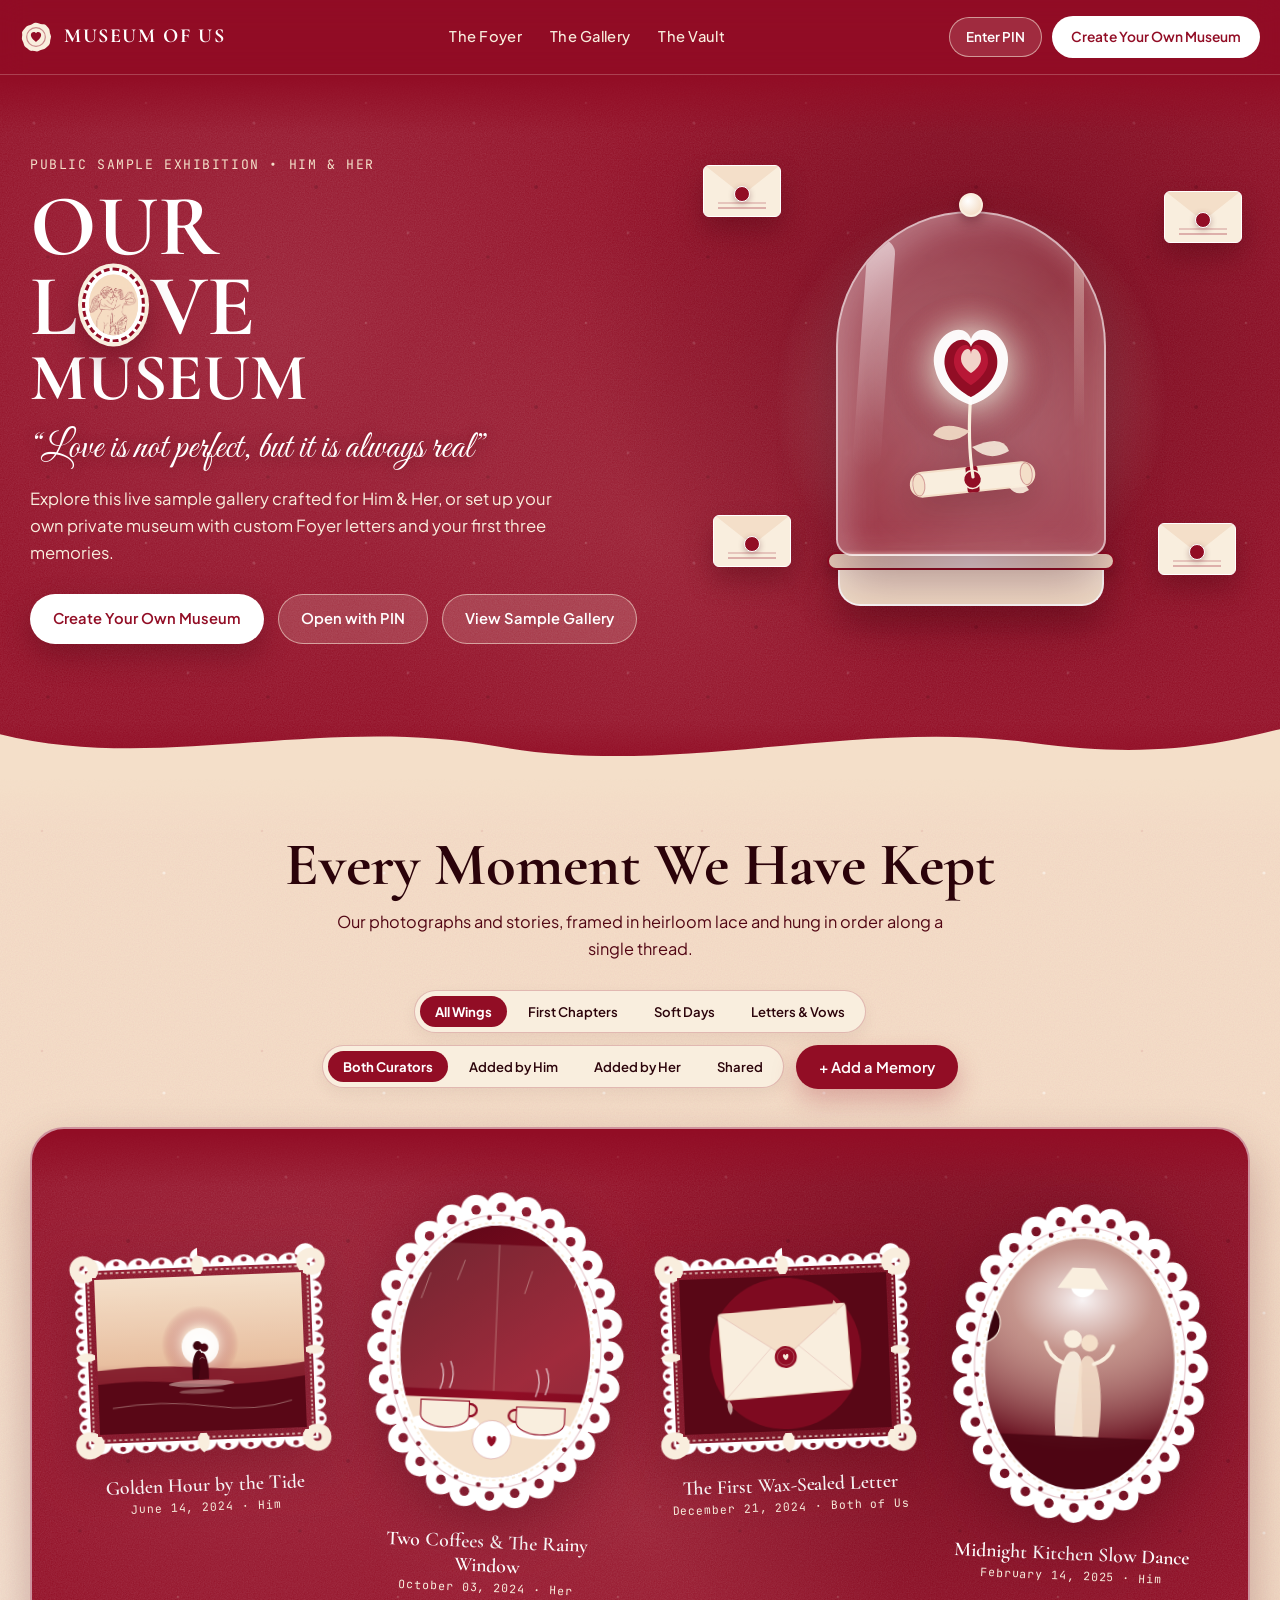
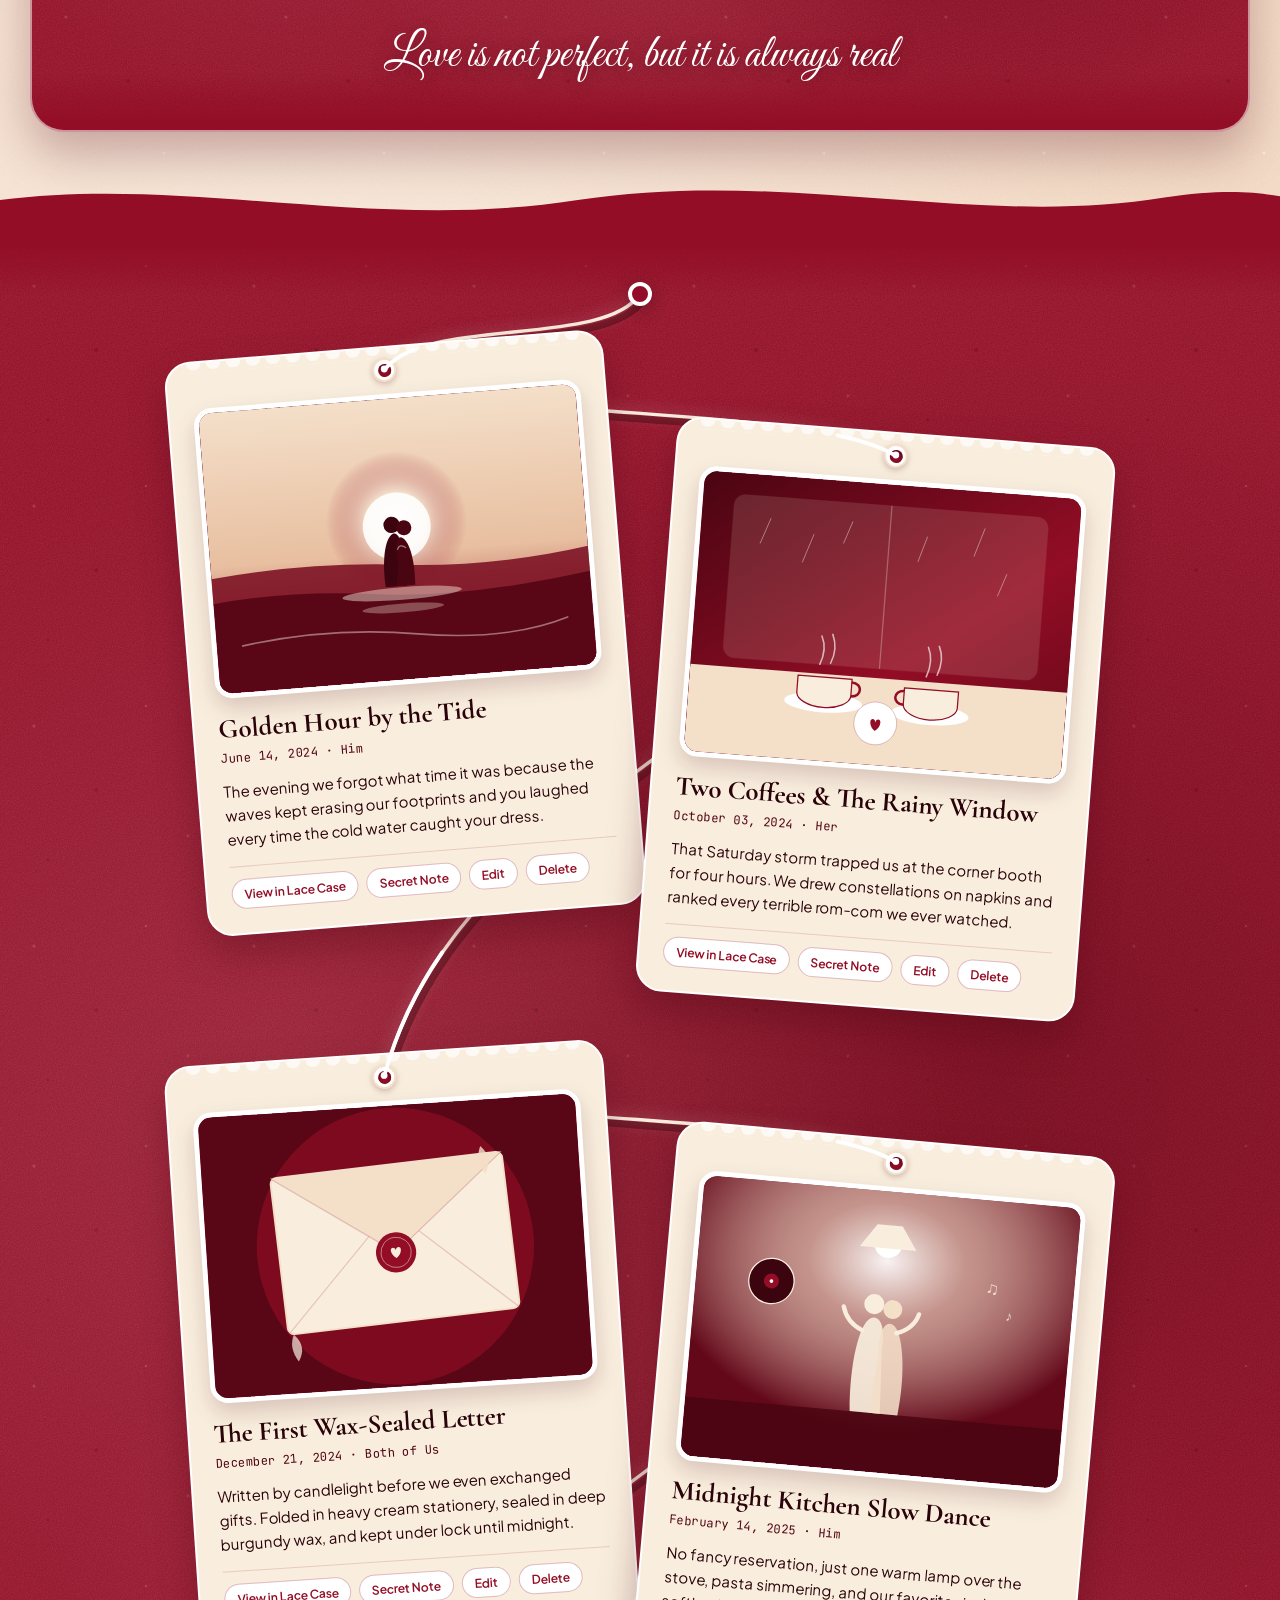
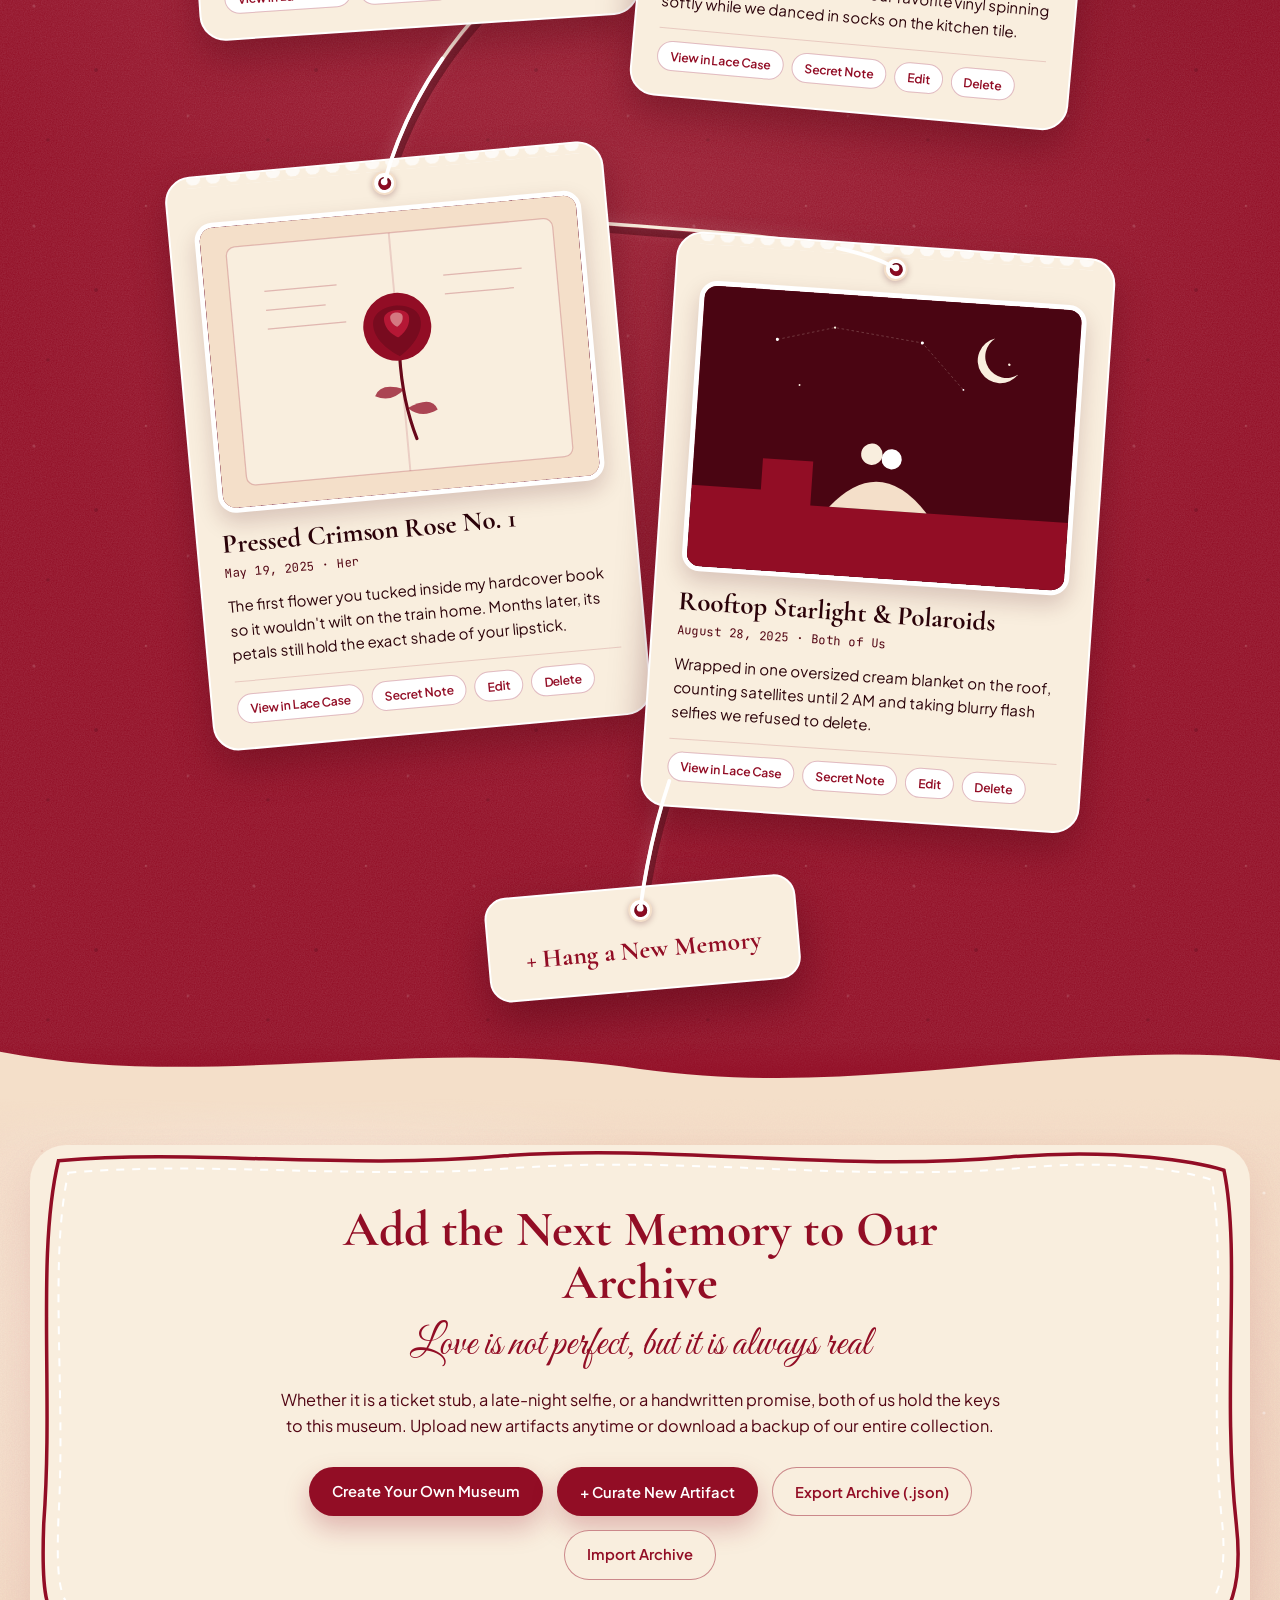
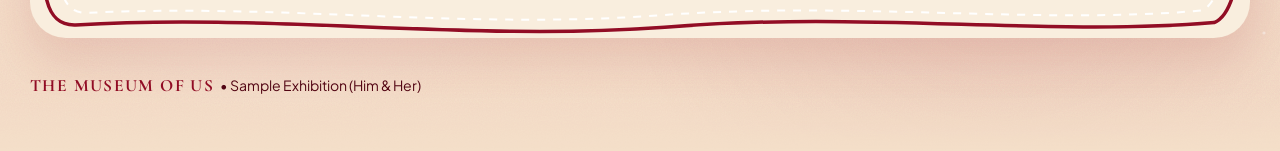
==== commit 5b27239b: "Keep Heirloom checkout understated until 8-memory limit" ====
--- a/index.html
+++ b/index.html
@@ -444,38 +444,6 @@
             entire collection.
           </p>
 
-          <div class="heirloom-banner" id="vault-heirloom-banner" hidden>
-            <div class="heirloom-banner-copy">
-              <strong id="vault-heirloom-title">Free Museum Tier (Up to 8 Memories)</strong>
-              <span id="vault-heirloom-desc">
-                Unlock Heirloom once (&#8358;5,000 / $7) for custom names &amp; nicknames, Hero &ldquo;O&rdquo; portrait, unlimited memories, passcode lock, and your interactive Proposal Link.
-              </span>
-            </div>
-            <div class="heirloom-banner-actions">
-              <button type="button" class="pill-cta pill-cta--crimson" id="vault-unlock-heirloom-btn">
-                Unlock Heirloom
-              </button>
-              <a
-                href="proposal.html"
-                class="pill-cta pill-cta--outline-crimson"
-                id="vault-preview-proposal-link"
-                target="_blank"
-                rel="noopener"
-                hidden
-              >
-                Preview Proposal Link
-              </a>
-              <button
-                type="button"
-                class="pill-cta pill-cta--outline-crimson"
-                id="vault-edit-heirloom-btn"
-                hidden
-              >
-                Edit Heirloom Details
-              </button>
-            </div>
-          </div>
-
           <div class="vault-actions">
             <a href="setup.html" class="pill-cta pill-cta--crimson" id="vault-create-btn" hidden>
               Create Your Own Museum
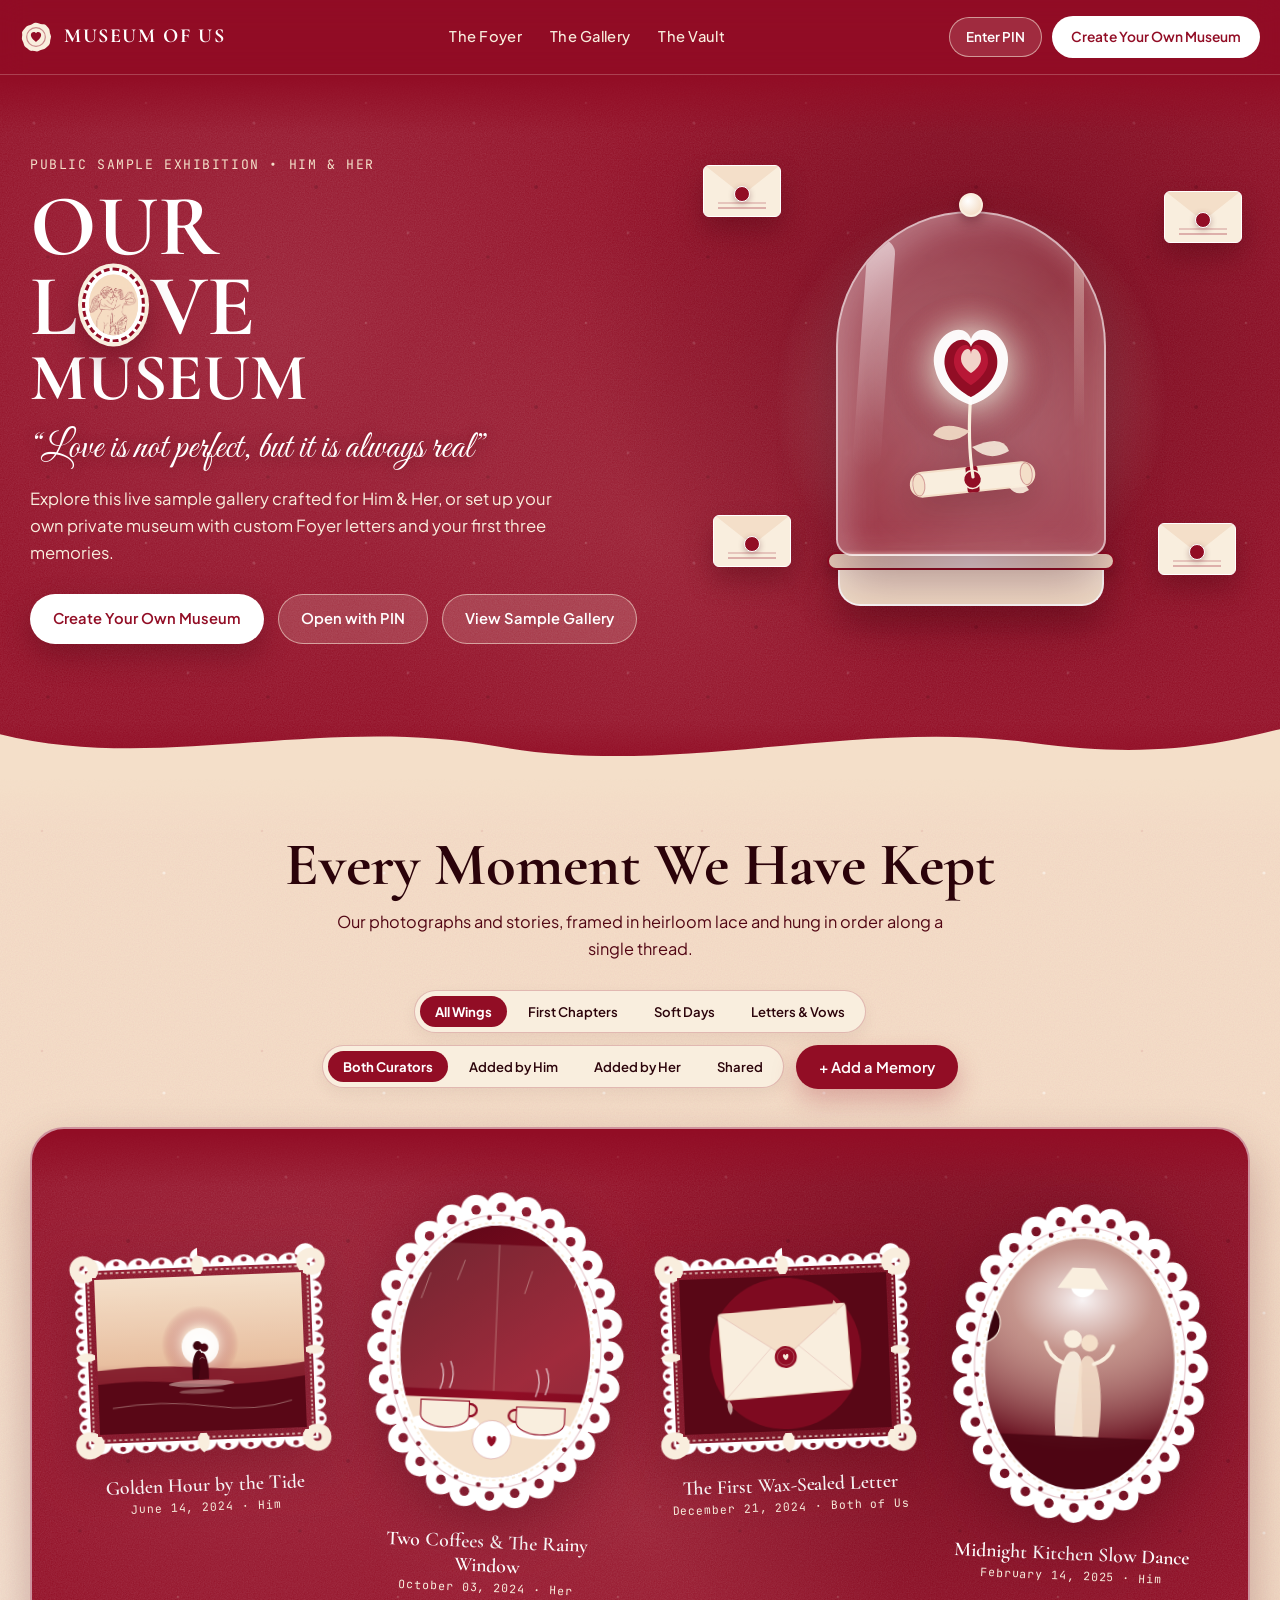
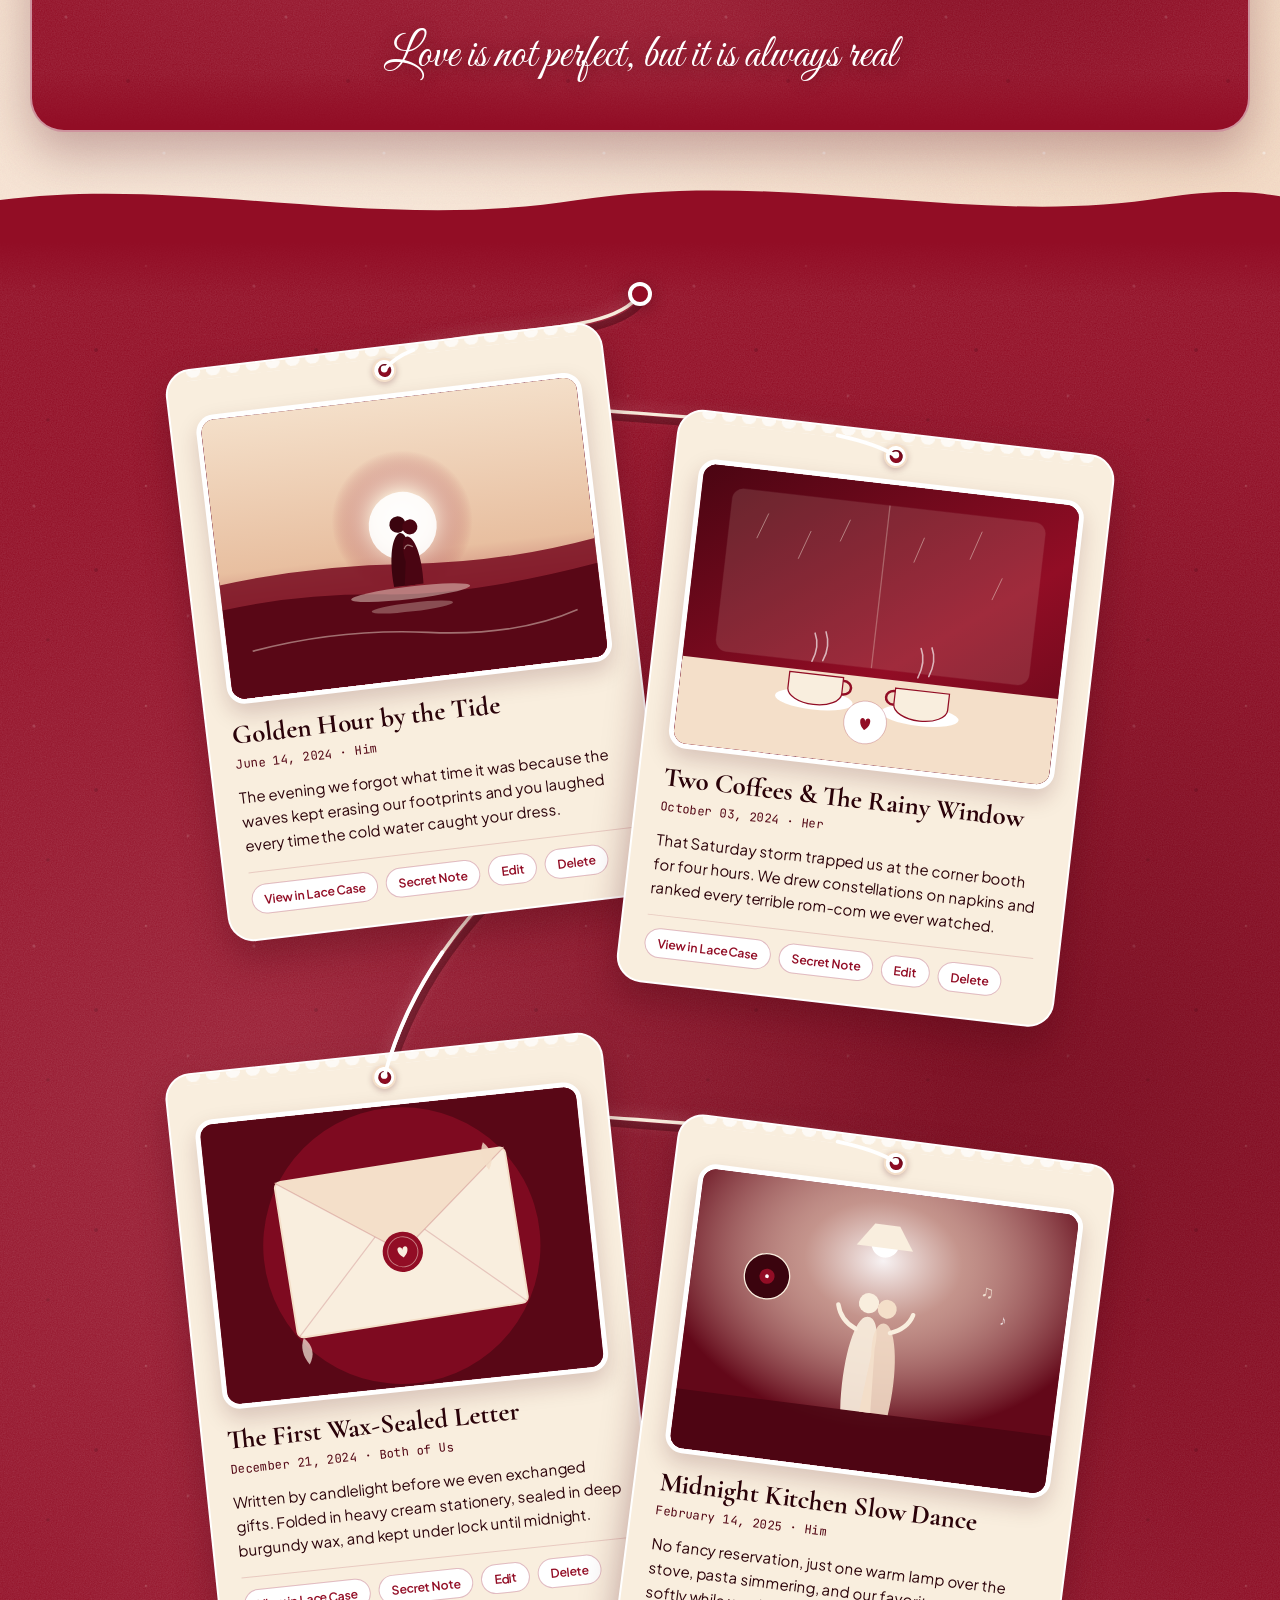
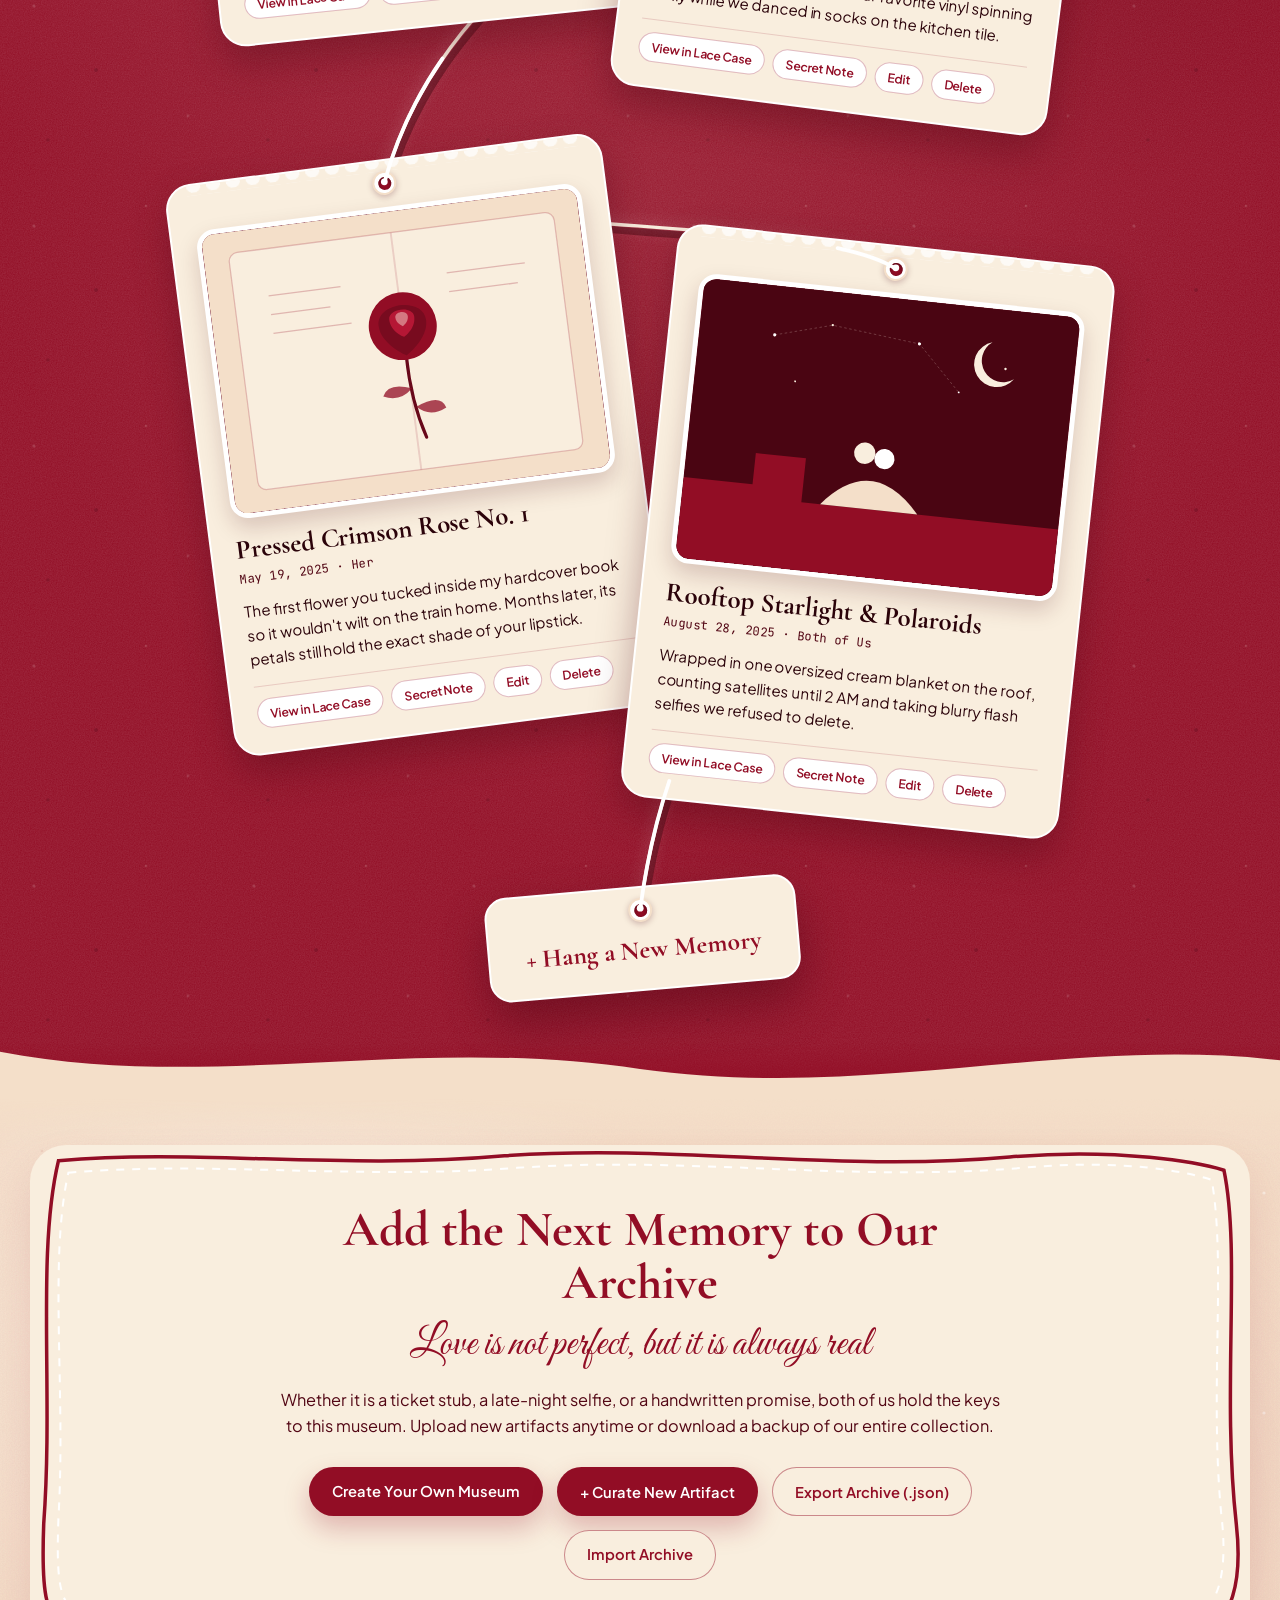
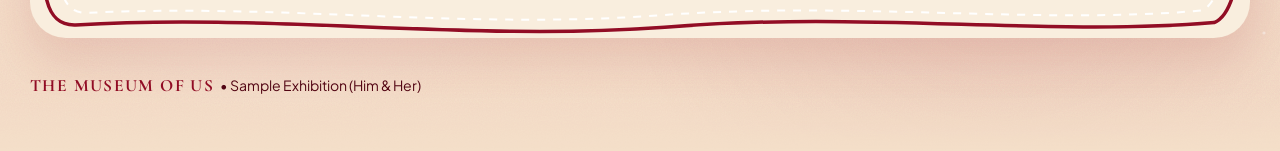
==== commit 239a6adb: "Add Heirloom unlock banner and actions to index.html" ====
--- a/index.html
+++ b/index.html
@@ -444,6 +444,38 @@
             entire collection.
           </p>
 
+          <div class="heirloom-banner" id="vault-heirloom-banner" hidden>
+            <div class="heirloom-banner-copy">
+              <strong id="vault-heirloom-title">Free Museum Tier (Up to 8 Memories)</strong>
+              <span id="vault-heirloom-desc">
+                Unlock Heirloom once (&#8358;5,000 / $7) for custom names &amp; nicknames, Hero &ldquo;O&rdquo; portrait, unlimited memories, passcode lock, and your interactive Proposal Link.
+              </span>
+            </div>
+            <div class="heirloom-banner-actions">
+              <button type="button" class="pill-cta pill-cta--crimson" id="vault-unlock-heirloom-btn">
+                Unlock Heirloom
+              </button>
+              <a
+                href="proposal.html"
+                class="pill-cta pill-cta--outline-crimson"
+                id="vault-preview-proposal-link"
+                target="_blank"
+                rel="noopener"
+                hidden
+              >
+                Preview Proposal Link
+              </a>
+              <button
+                type="button"
+                class="pill-cta pill-cta--outline-crimson"
+                id="vault-edit-heirloom-btn"
+                hidden
+              >
+                Edit Heirloom Details
+              </button>
+            </div>
+          </div>
+
           <div class="vault-actions">
             <a href="setup.html" class="pill-cta pill-cta--crimson" id="vault-create-btn" hidden>
               Create Your Own Museum
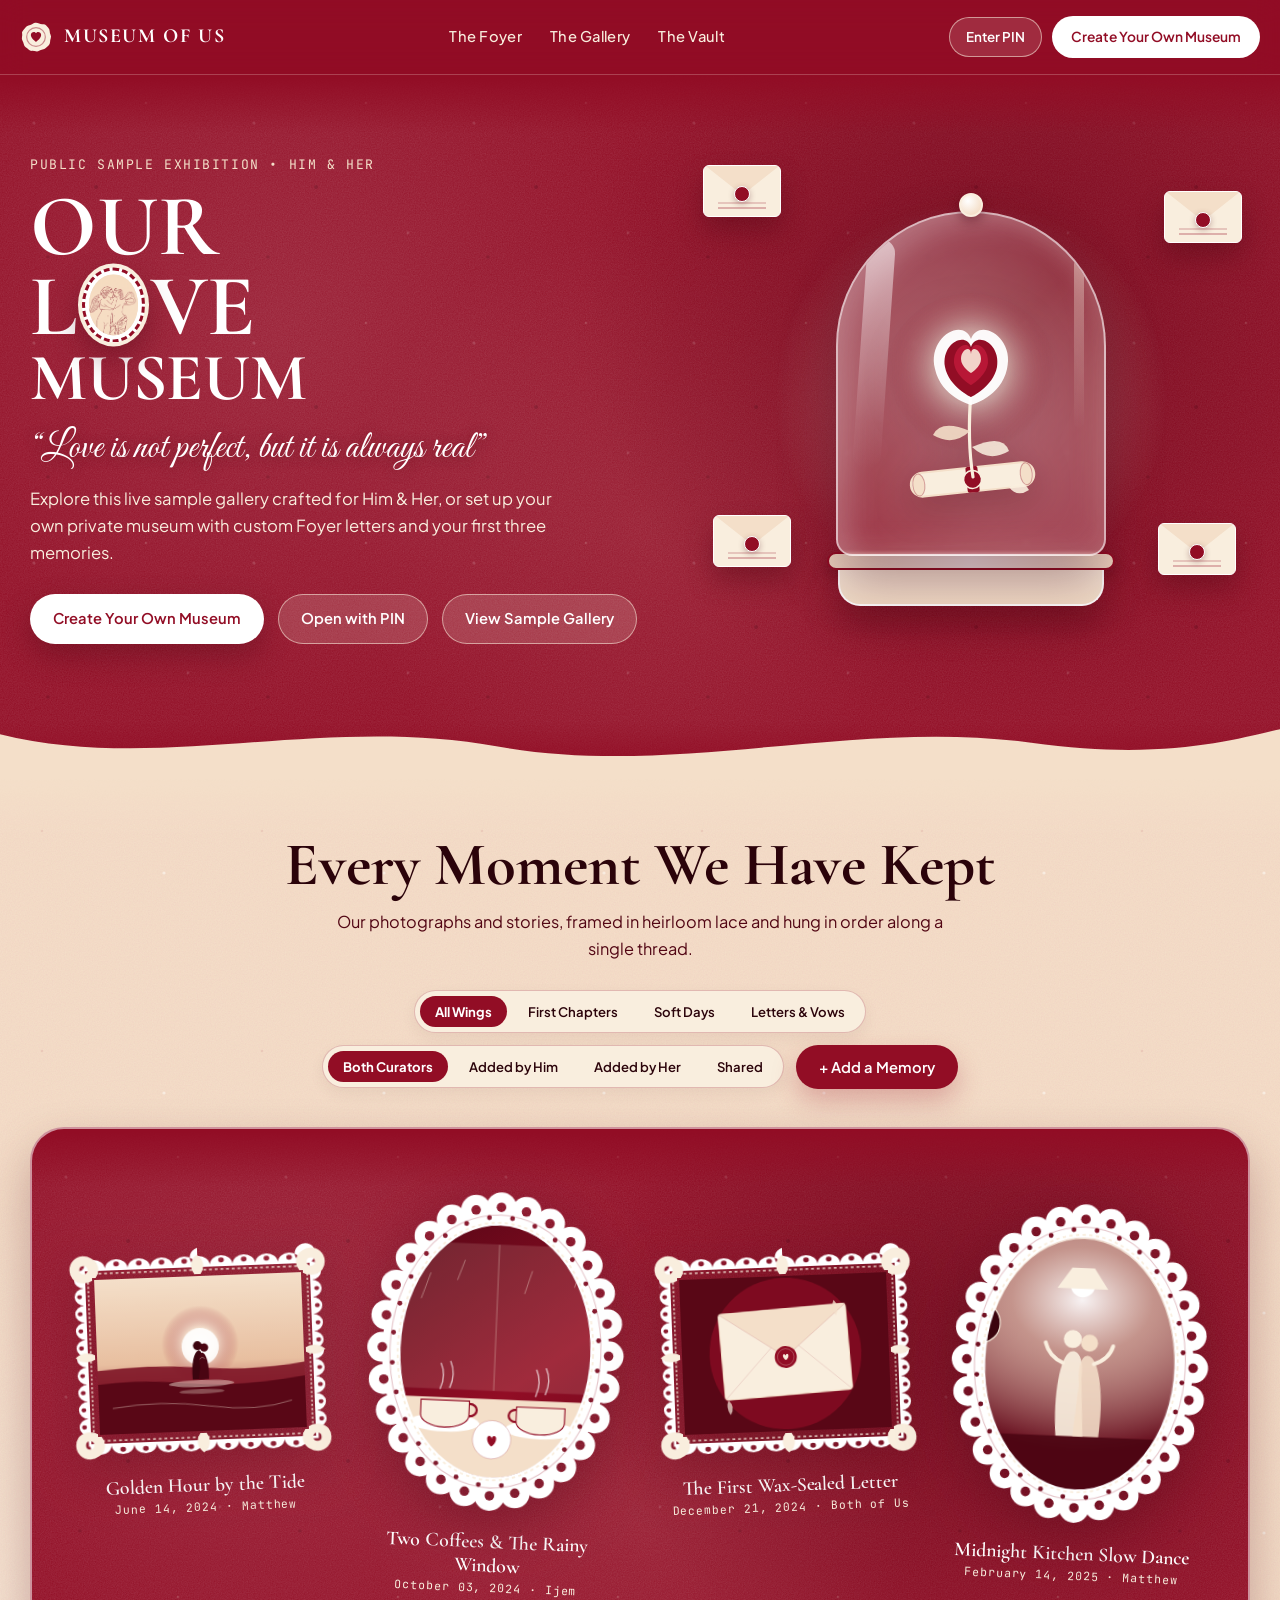
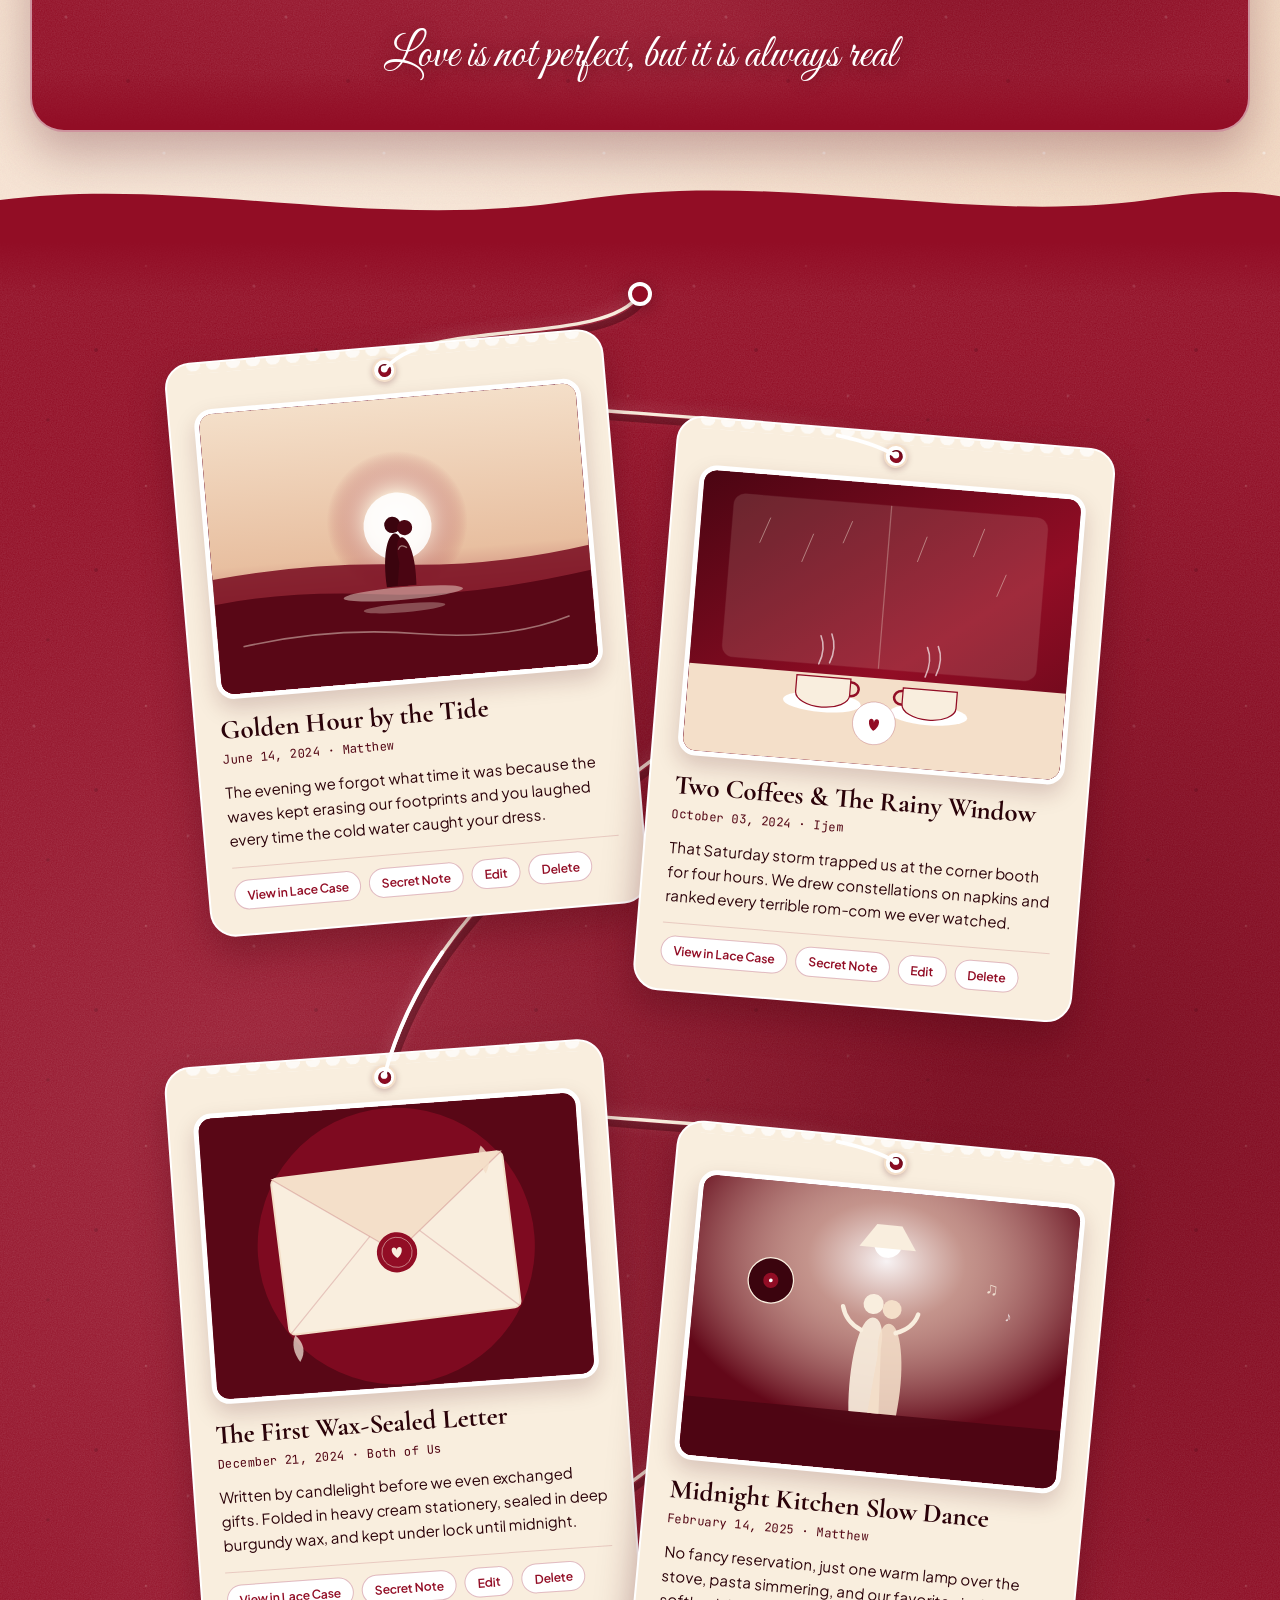
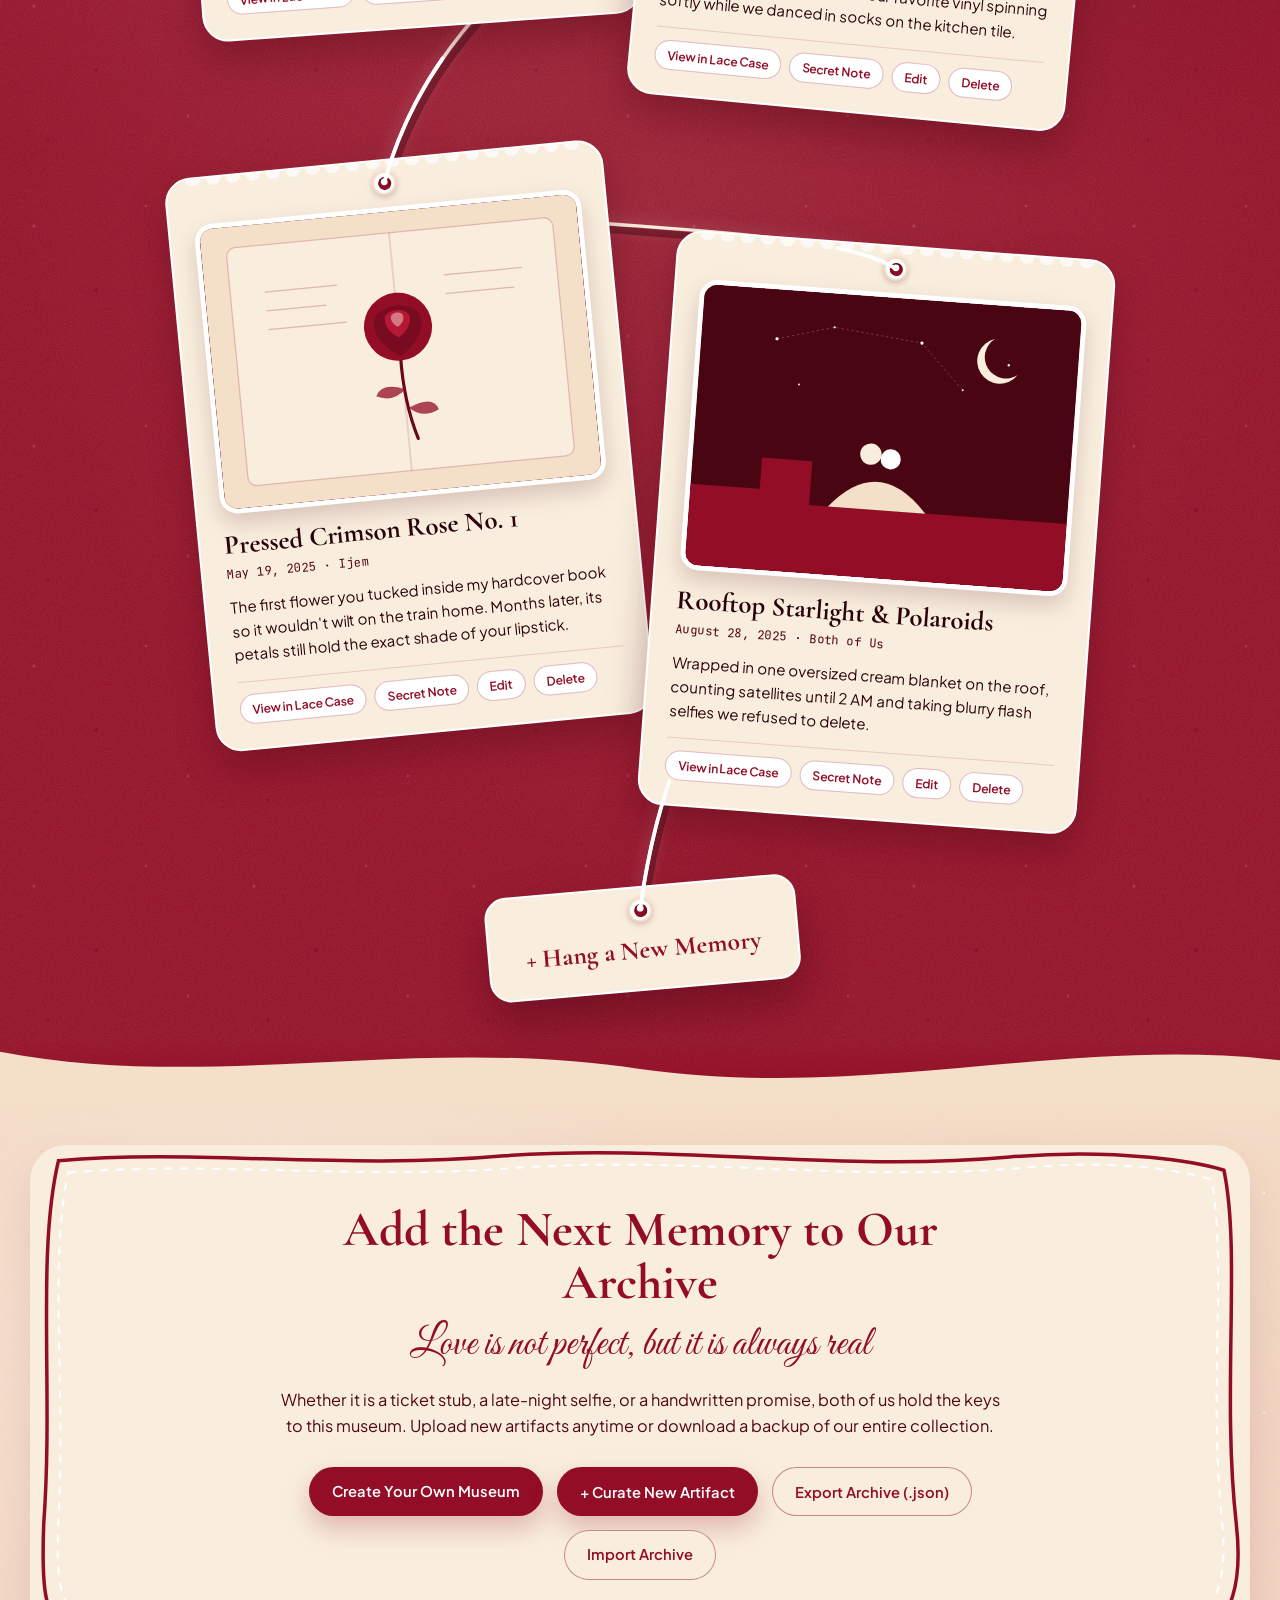
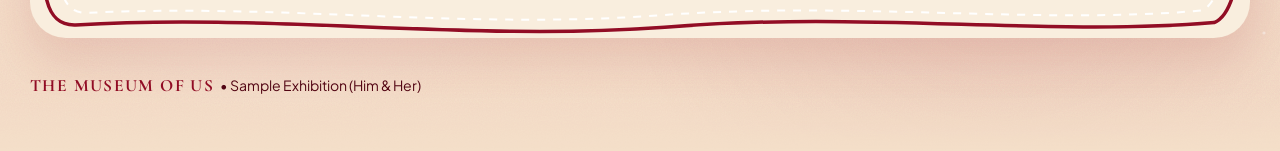
==== commit 29a2d503: "Isolate public repository from private founders edition" ====
--- a/index.html
+++ b/index.html
@@ -130,7 +130,7 @@
       <div class="container foyer-grid">
         <!-- Editorial Left Column -->
         <div class="foyer-copy">
-          <!-- Couple Signature (Private: Matthew/Ballerina & Ijem/Ẹnitọkànmifẹ́ | Public: Him & Her) -->
+          <!-- Couple / Exhibition Signature -->
           <p class="foyer-couple-signature" id="foyer-couple-signature"></p>
 
           <!-- Peeking Cameo Cutout inside 'O' -->
--- a/styles.css
+++ b/styles.css
@@ -1799,7 +1799,7 @@
   color: var(--bg-warm);
 }
 
-/* Subtle Desktop-Hover & Mobile-Tap/Whisper Nickname Reveal (Ballerina / Ẹnitọkànmifẹ́) */
+/* Subtle Desktop-Hover & Mobile-Tap/Whisper Nickname Reveal (Heirloom Tier) */
 .nickname-swap {
   position: relative;
   display: inline-grid;
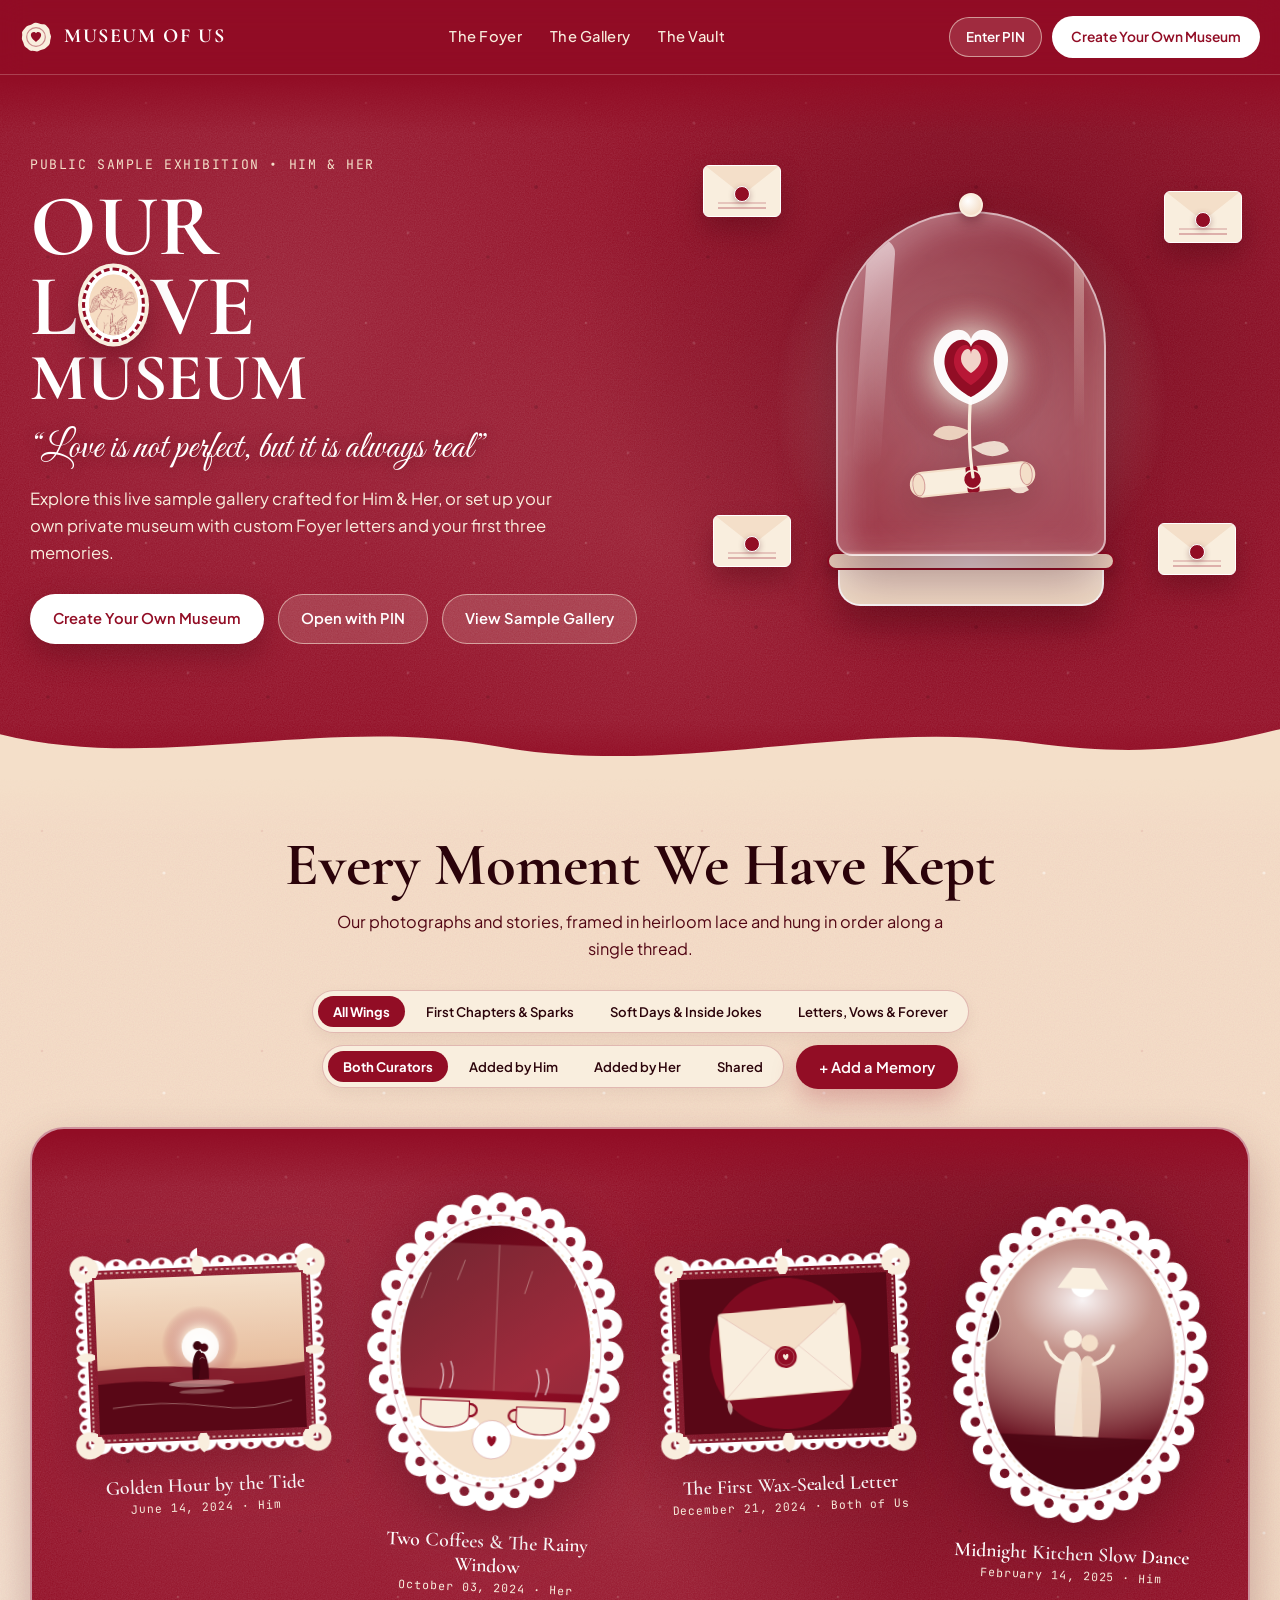
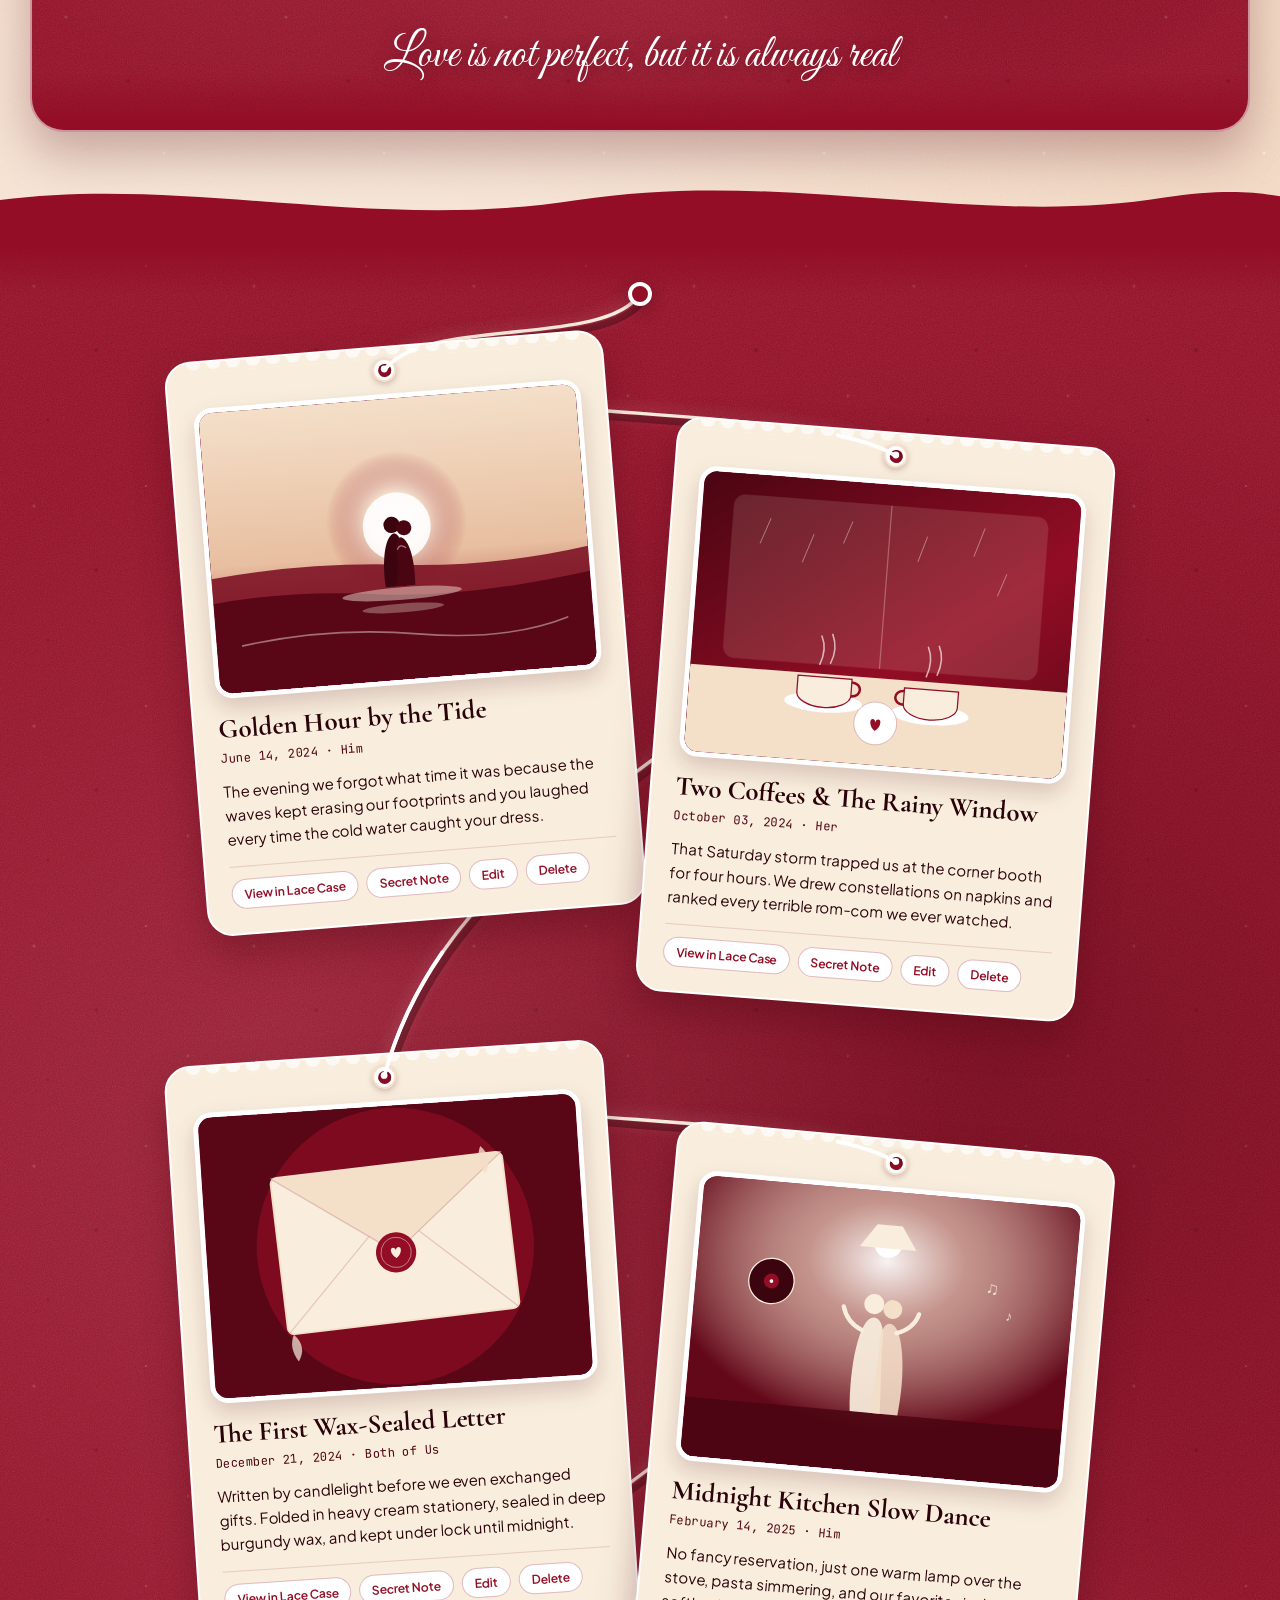
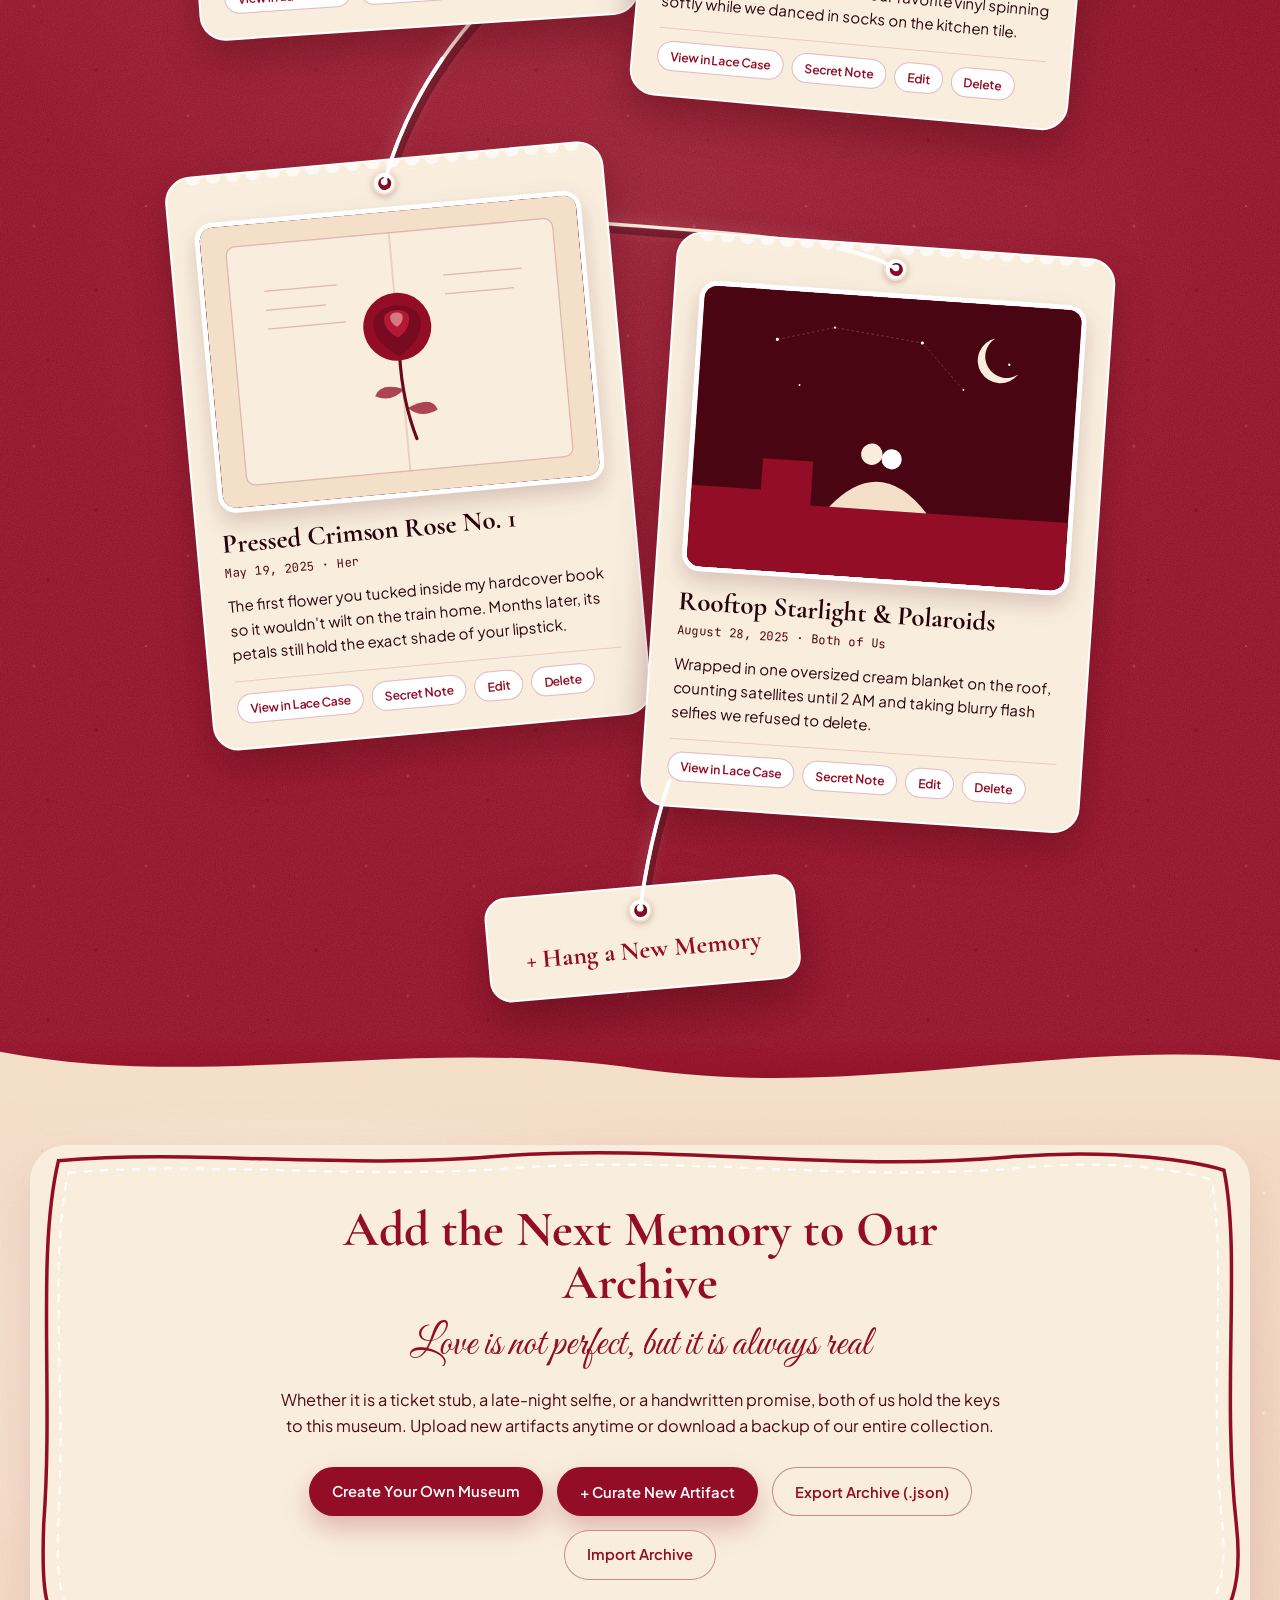
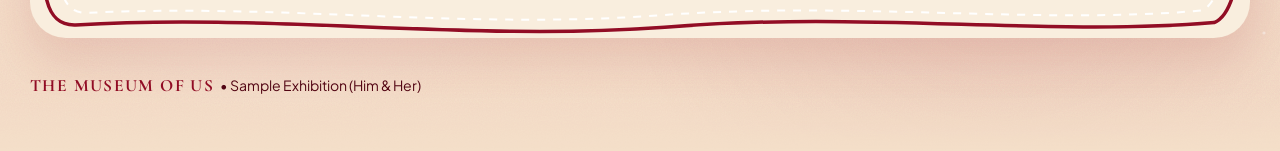
==== commit f7e35807: "Add editable gallery wing categories for custom couple rooms" ====
--- a/index.html
+++ b/index.html
@@ -318,9 +318,10 @@
           <div class="gallery-controls">
             <div class="filter-group" id="wing-filter-group" role="group" aria-label="Filter by Wing">
               <button type="button" class="filter-chip is-active" data-wing="All">All Wings</button>
-              <button type="button" class="filter-chip" data-wing="First Chapters & Sparks">First Chapters</button>
-              <button type="button" class="filter-chip" data-wing="Soft Days & Inside Jokes">Soft Days</button>
-              <button type="button" class="filter-chip" data-wing="Letters, Vows & Forever">Letters &amp; Vows</button>
+              <button type="button" class="filter-chip" data-wing="First Chapters & Sparks">First Chapters &amp; Sparks</button>
+              <button type="button" class="filter-chip" data-wing="Soft Days & Inside Jokes">Soft Days &amp; Inside Jokes</button>
+              <button type="button" class="filter-chip" data-wing="Letters, Vows & Forever">Letters, Vows &amp; Forever</button>
+              <button type="button" class="filter-chip filter-chip--edit" id="open-wings-modal-btn" title="Edit gallery wings" aria-label="Edit gallery wings" hidden>&#9998; Edit Wings</button>
             </div>
 
             <div class="filter-group" id="curator-filter-group" role="group" aria-label="Filter by Curator">
@@ -943,6 +944,50 @@
     </div>
   </div>
 
+  <!-- EDIT GALLERY WINGS / CATEGORIES MODAL -->
+  <div
+    class="modal-backdrop"
+    id="wings-modal"
+    role="dialog"
+    aria-modal="true"
+    aria-labelledby="wings-modal-title"
+    hidden
+  >
+    <div class="modal-card modal-card--wings">
+      <button type="button" class="modal-close-btn" id="close-wings-modal" aria-label="Close gallery wings editor">&times;</button>
+
+      <div class="modal-header">
+        <h3 id="wings-modal-title">Customize Gallery Wings</h3>
+        <p>
+          Rename, add, or remove the category tabs used to filter memories and organize your museum.
+        </p>
+      </div>
+
+      <form id="wings-form" class="curate-form">
+        <div class="wings-editor-list" id="wings-editor-list"></div>
+
+        <div class="wings-add-row">
+          <button type="button" class="pill-cta pill-cta--outline-crimson" id="add-wing-row-btn">
+            + Add Wing Category
+          </button>
+          <span class="wings-count-hint" id="wings-count-hint">Up to 8 categories</span>
+        </div>
+
+        <div class="form-footer">
+          <span class="form-status-msg" id="wings-status-msg" aria-live="polite"></span>
+          <div class="form-buttons">
+            <button type="button" class="pill-cta pill-cta--outline-crimson" id="cancel-wings-btn">
+              Cancel
+            </button>
+            <button type="submit" class="pill-cta pill-cta--crimson" id="save-wings-btn">
+              Save Wings
+            </button>
+          </div>
+        </div>
+      </form>
+    </div>
+  </div>
+
   <script src="app.js"></script>
 </body>
 </html>
--- a/styles.css
+++ b/styles.css
@@ -882,9 +882,10 @@
 .filter-group {
   display: inline-flex;
   flex-wrap: wrap;
+  justify-content: center;
   gap: 6px;
   padding: 5px;
-  border-radius: 9999px;
+  border-radius: 28px;
   background: var(--accent-ivory);
   border: 1.5px solid rgba(146, 13, 37, 0.24);
   box-shadow: 0 6px 16px rgba(43, 3, 10, 0.06);
@@ -910,6 +911,19 @@
   background: var(--bg-crimson);
   color: var(--accent-white);
   font-weight: 700;
+}
+
+.filter-chip--edit {
+  border: 1px dashed rgba(146, 13, 37, 0.34);
+  color: var(--bg-crimson);
+  background: rgba(244, 223, 201, 0.45);
+  font-weight: 600;
+}
+
+.filter-chip--edit:hover {
+  background: var(--bg-warm);
+  border-style: solid;
+  border-color: var(--bg-crimson);
 }
 
 /* Canva Velvet Showcase Wall */
@@ -2985,6 +2999,10 @@
     text-align: center;
   }
 
+  .filter-chip:last-child:nth-child(odd) {
+    grid-column: 1 / -1;
+  }
+
   .gallery-controls > .pill-cta {
     width: 100%;
   }
@@ -3077,3 +3095,83 @@
     grid-template-columns: 1fr;
   }
 }
+
+/* Gallery Wings Category Editor Modal */
+.modal-card--wings {
+  width: min(560px, 100%);
+}
+
+.wings-editor-list {
+  display: flex;
+  flex-direction: column;
+  gap: 10px;
+  margin-bottom: 14px;
+}
+
+.wing-editor-row {
+  display: flex;
+  align-items: center;
+  gap: 10px;
+}
+
+.wing-editor-badge {
+  flex-shrink: 0;
+  width: 28px;
+  height: 28px;
+  border-radius: 50%;
+  background: var(--bg-warm);
+  color: var(--bg-crimson);
+  border: 1px solid rgba(146, 13, 37, 0.28);
+  display: inline-flex;
+  align-items: center;
+  justify-content: center;
+  font-family: var(--font-mono);
+  font-size: 0.76rem;
+  font-weight: 600;
+}
+
+.wing-editor-input {
+  flex: 1 1 auto;
+}
+
+.wing-remove-btn {
+  flex-shrink: 0;
+  width: 34px;
+  height: 34px;
+  border-radius: 50%;
+  border: 1px solid rgba(146, 13, 37, 0.28);
+  background: var(--accent-white);
+  color: var(--bg-crimson);
+  font-size: 1.15rem;
+  line-height: 1;
+  display: inline-flex;
+  align-items: center;
+  justify-content: center;
+  transition: background-color 0.2s ease, border-color 0.2s ease;
+}
+
+.wing-remove-btn:hover:not(:disabled) {
+  background: var(--bg-crimson);
+  border-color: var(--bg-crimson);
+  color: var(--accent-white);
+}
+
+.wing-remove-btn:disabled {
+  opacity: 0.35;
+  cursor: not-allowed;
+}
+
+.wings-add-row {
+  display: flex;
+  align-items: center;
+  justify-content: space-between;
+  flex-wrap: wrap;
+  gap: 10px;
+  margin-bottom: 18px;
+}
+
+.wings-count-hint {
+  font-family: var(--font-mono);
+  font-size: 0.76rem;
+  color: var(--text-on-warm-muted);
+}
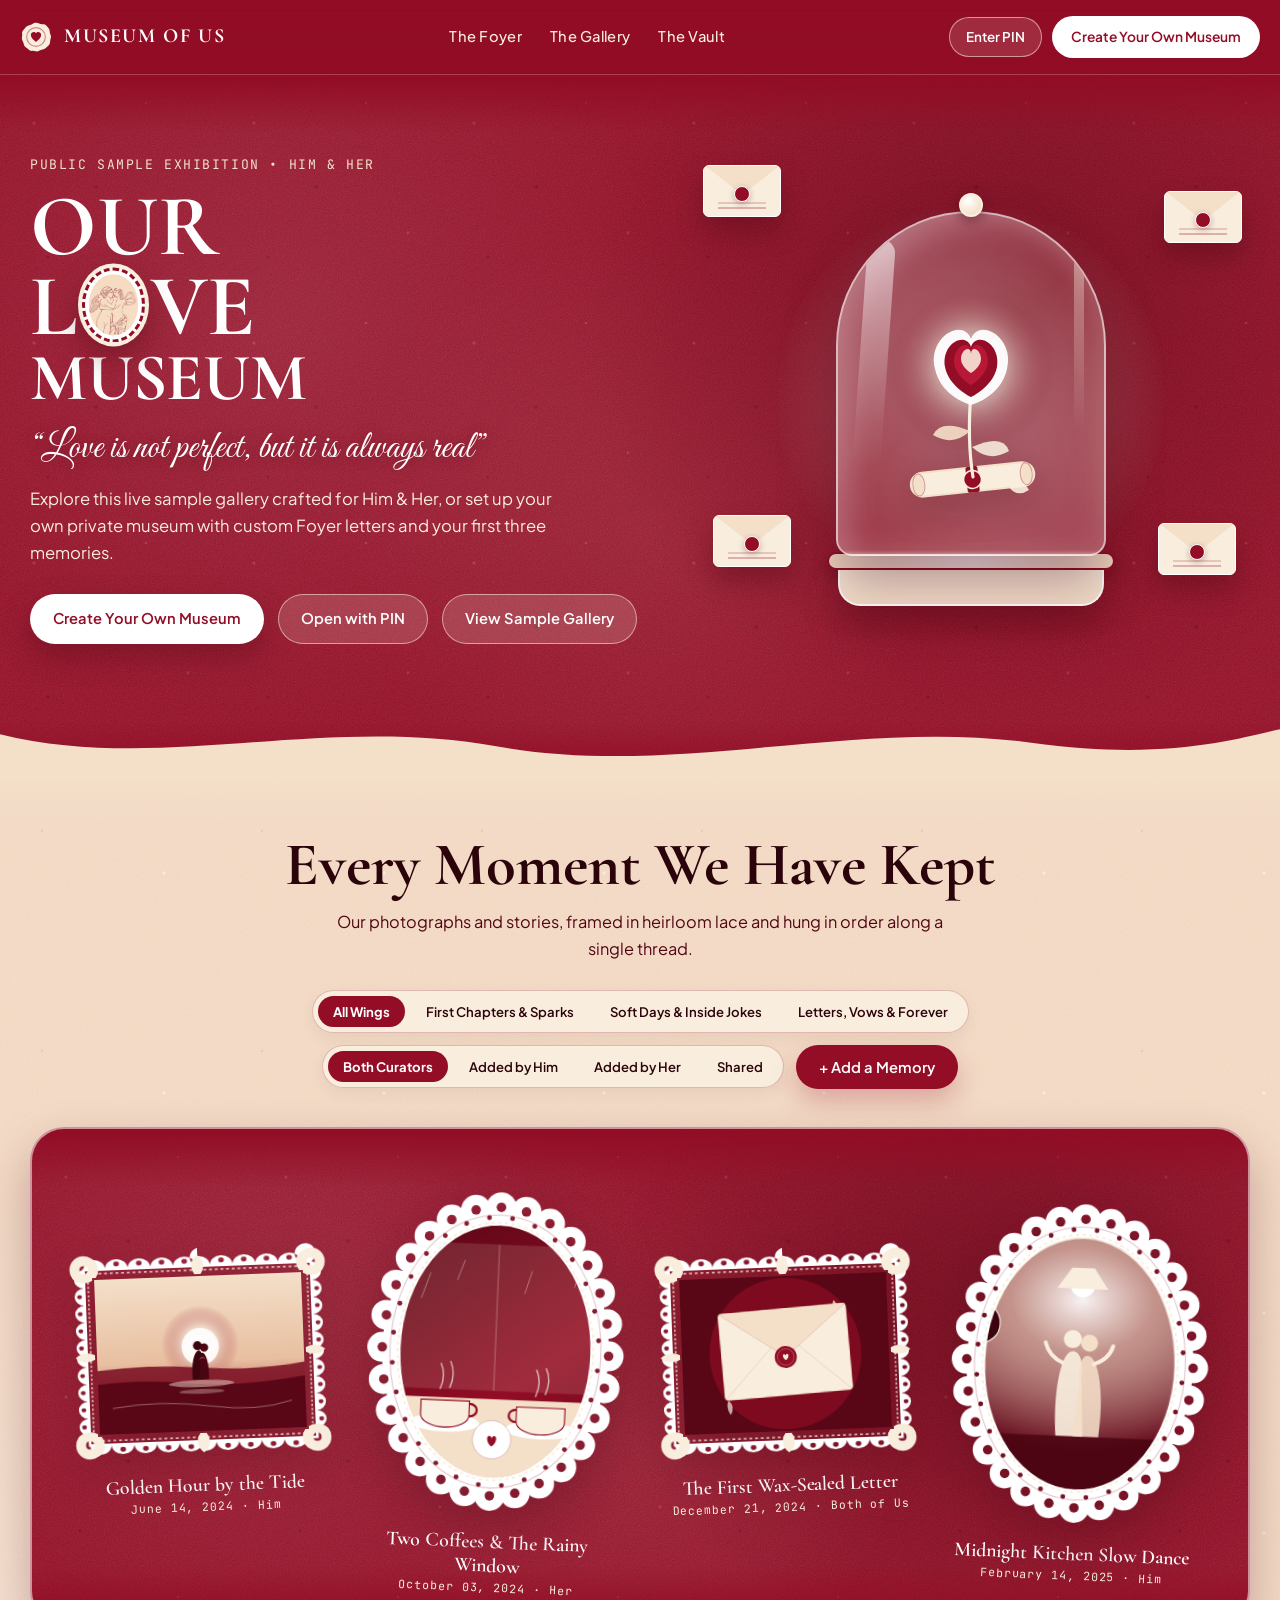
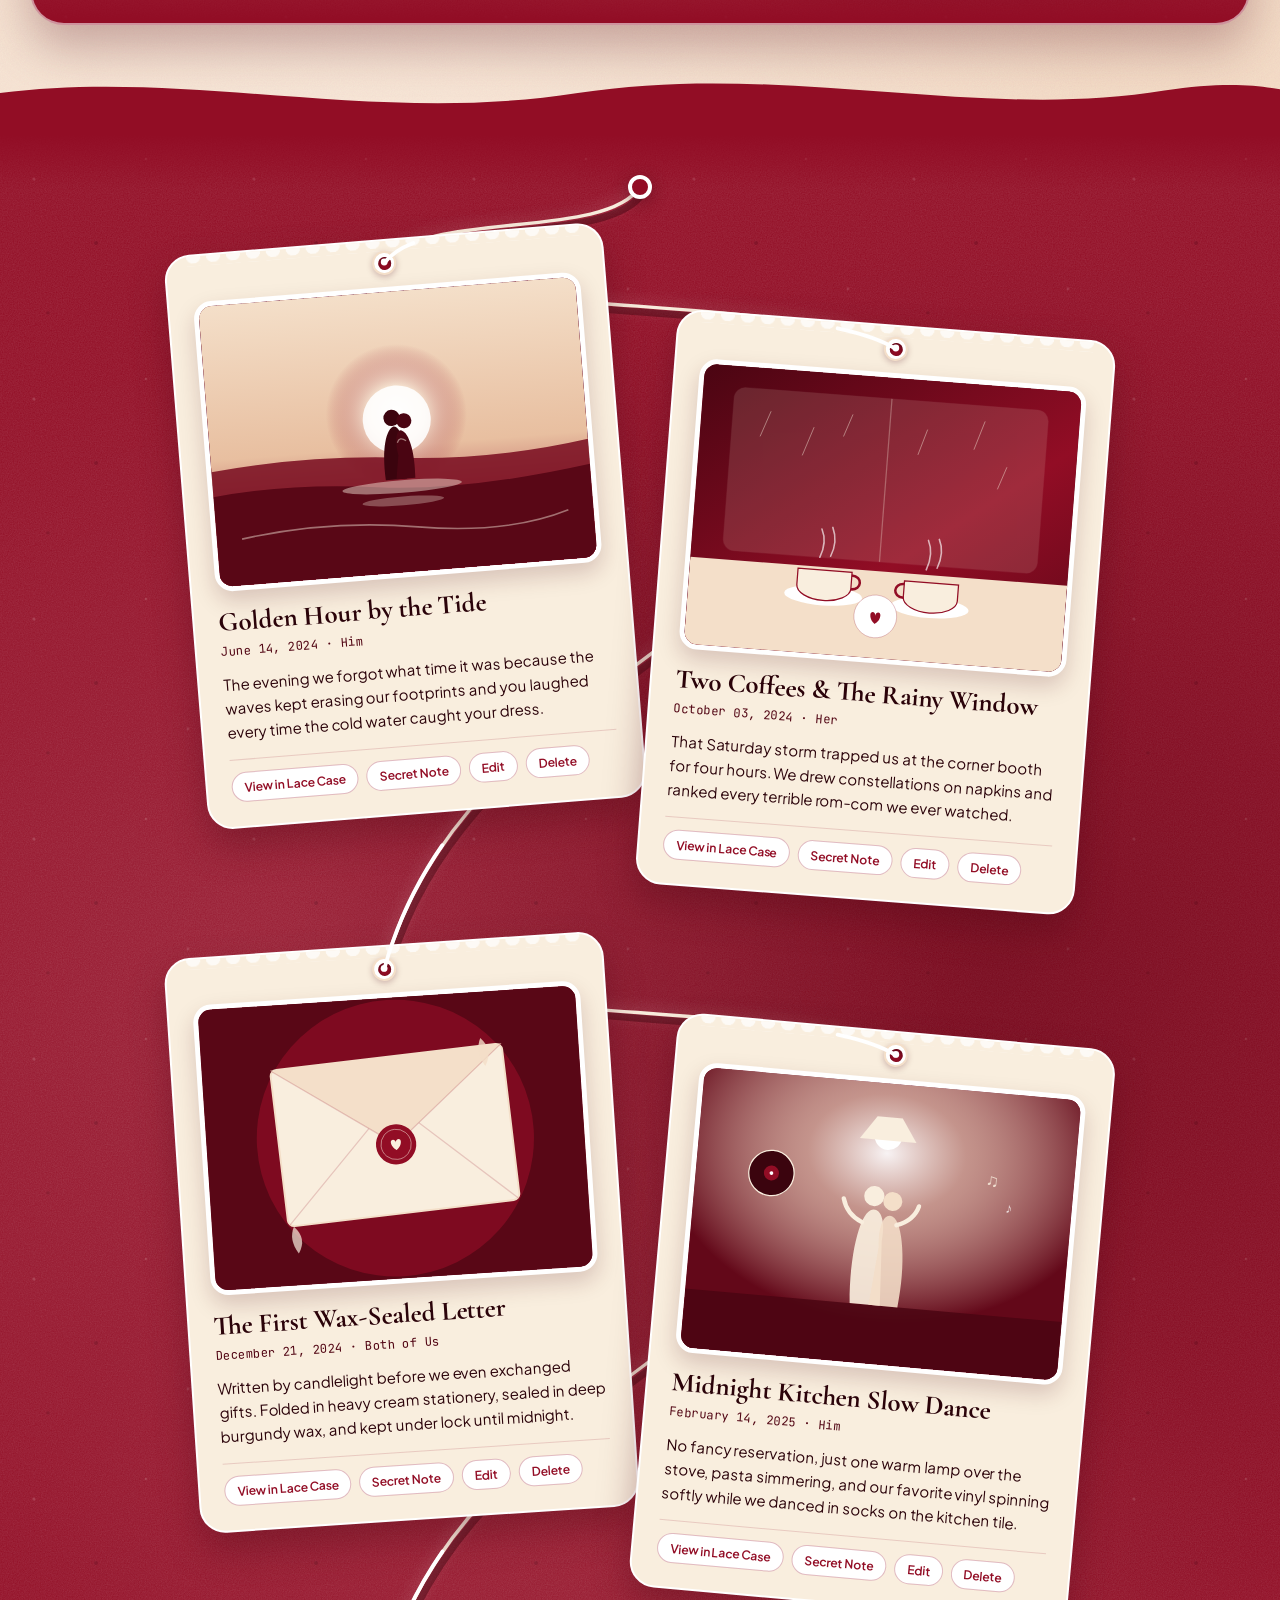
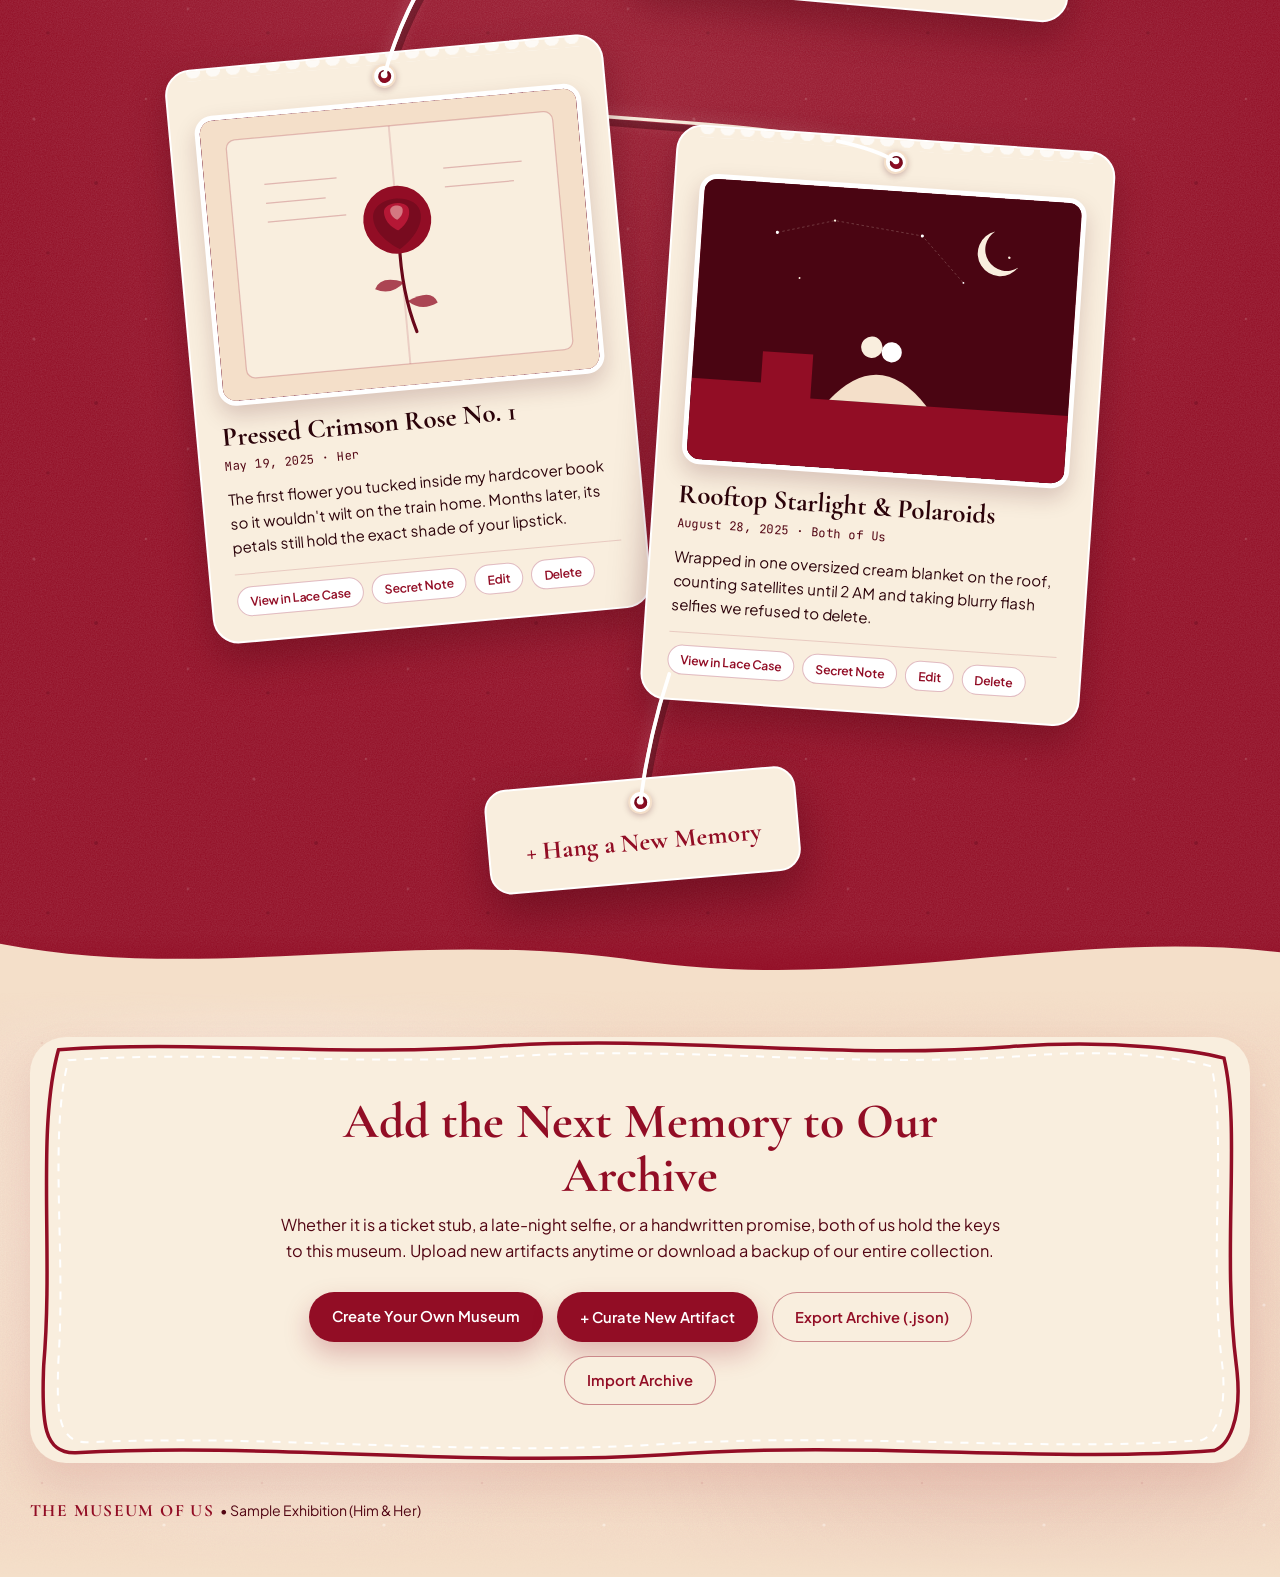
==== commit 8230f21d: "Remove redundant quote from showcase and Vault, keeping Foyer only" ====
--- a/index.html
+++ b/index.html
@@ -338,7 +338,7 @@
         </div>
 
         <!-- Canva-Styled Crimson Velvet Showcase Wall with Scalloped Eyelet Lace Display Cases -->
-        <div class="canva-velvet-showcase is-revealable" id="canva-showcase"><div class="mottle-layer" aria-hidden="true"></div><div class="showcase-collage-grid" id="lace-showcase-grid"></div><p class="showcase-center-quote">Love is not perfect, but it is always real</p></div>
+        <div class="canva-velvet-showcase is-revealable" id="canva-showcase"><div class="mottle-layer" aria-hidden="true"></div><div class="showcase-collage-grid" id="lace-showcase-grid"></div></div>
       </div>
 
       <!-- Undulating Organic SVG Wave Divider (#f4dfc9 -> #920d25) -->
@@ -438,7 +438,6 @@
 
         <div class="vault-frame-content">
           <h2 class="vault-heading">Add the Next Memory to Our Archive</h2>
-          <p class="canva-script-quote vault-quote vault-script-quote">Love is not perfect, but it is always real</p>
           <p class="vault-copy">
             Whether it is a ticket stub, a late-night selfie, or a handwritten promise, both of us
             hold the keys to this museum. Upload new artifacts anytime or download a backup of our
